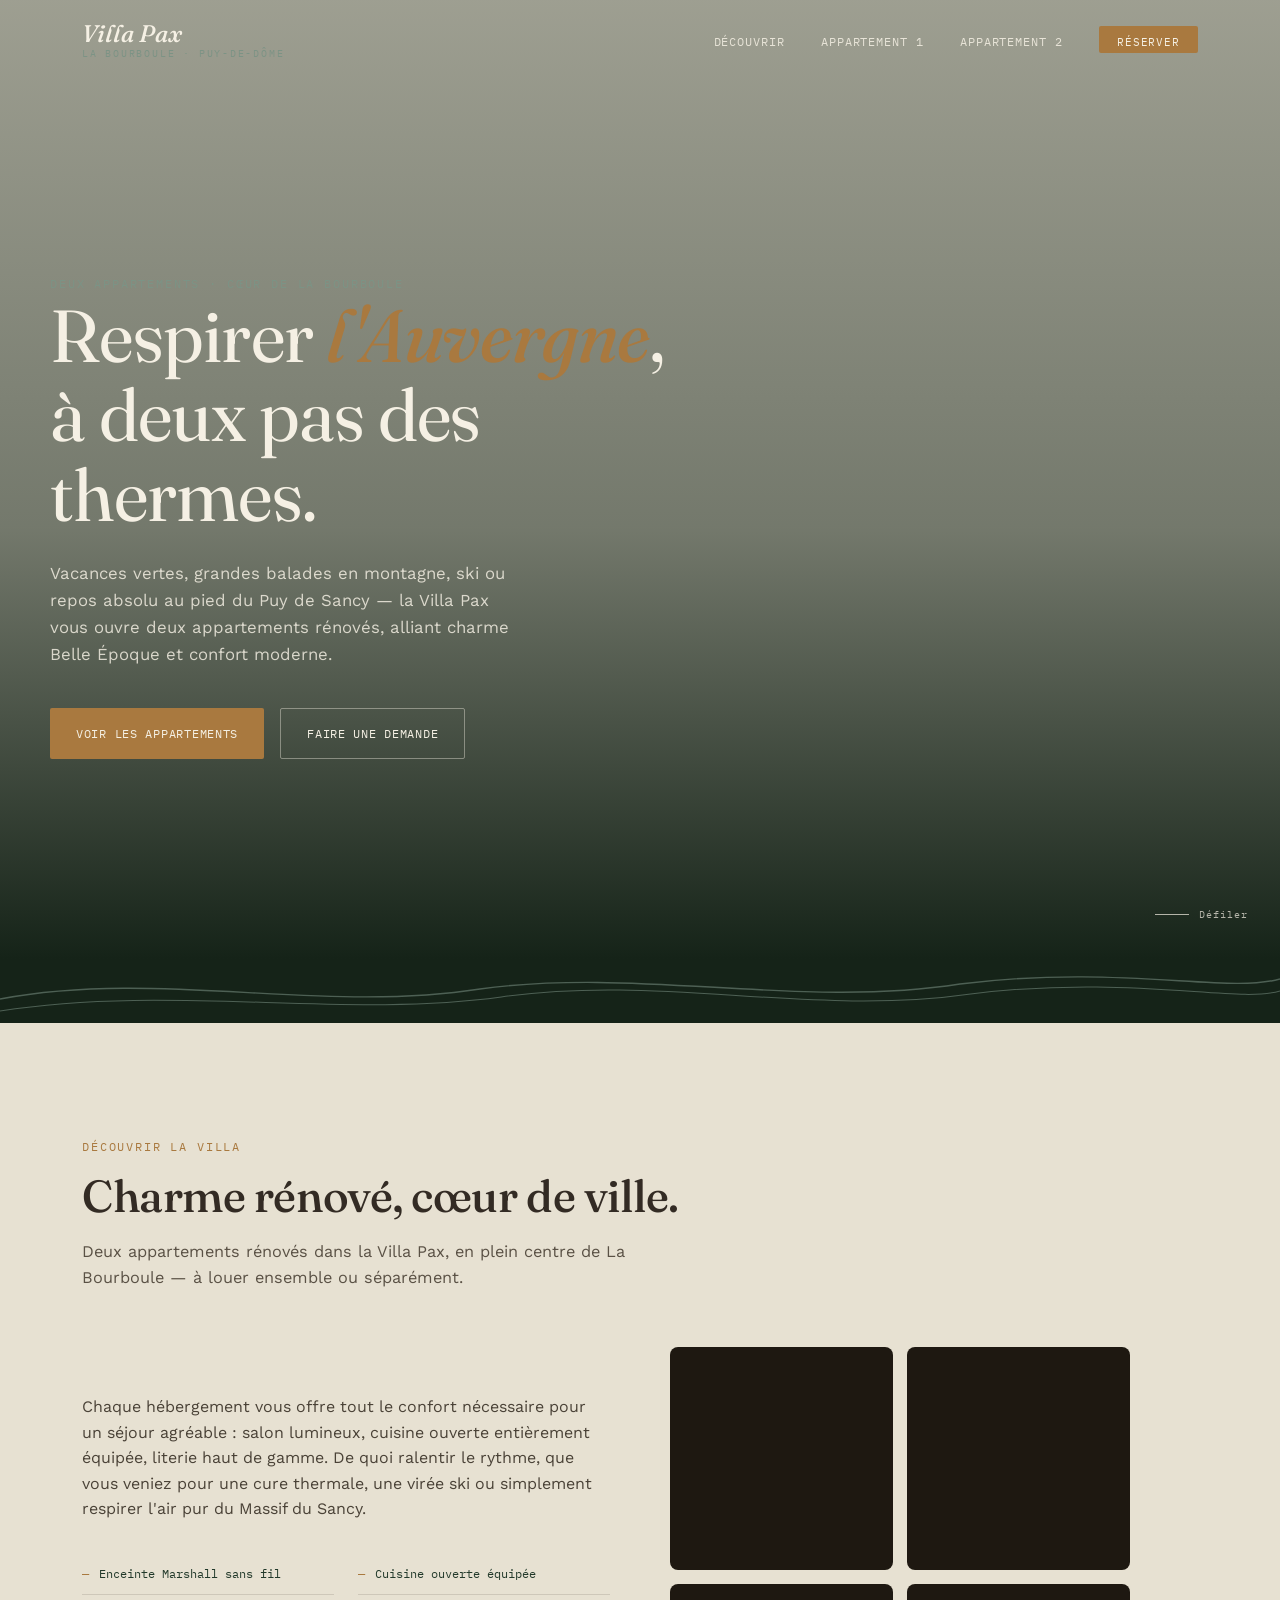
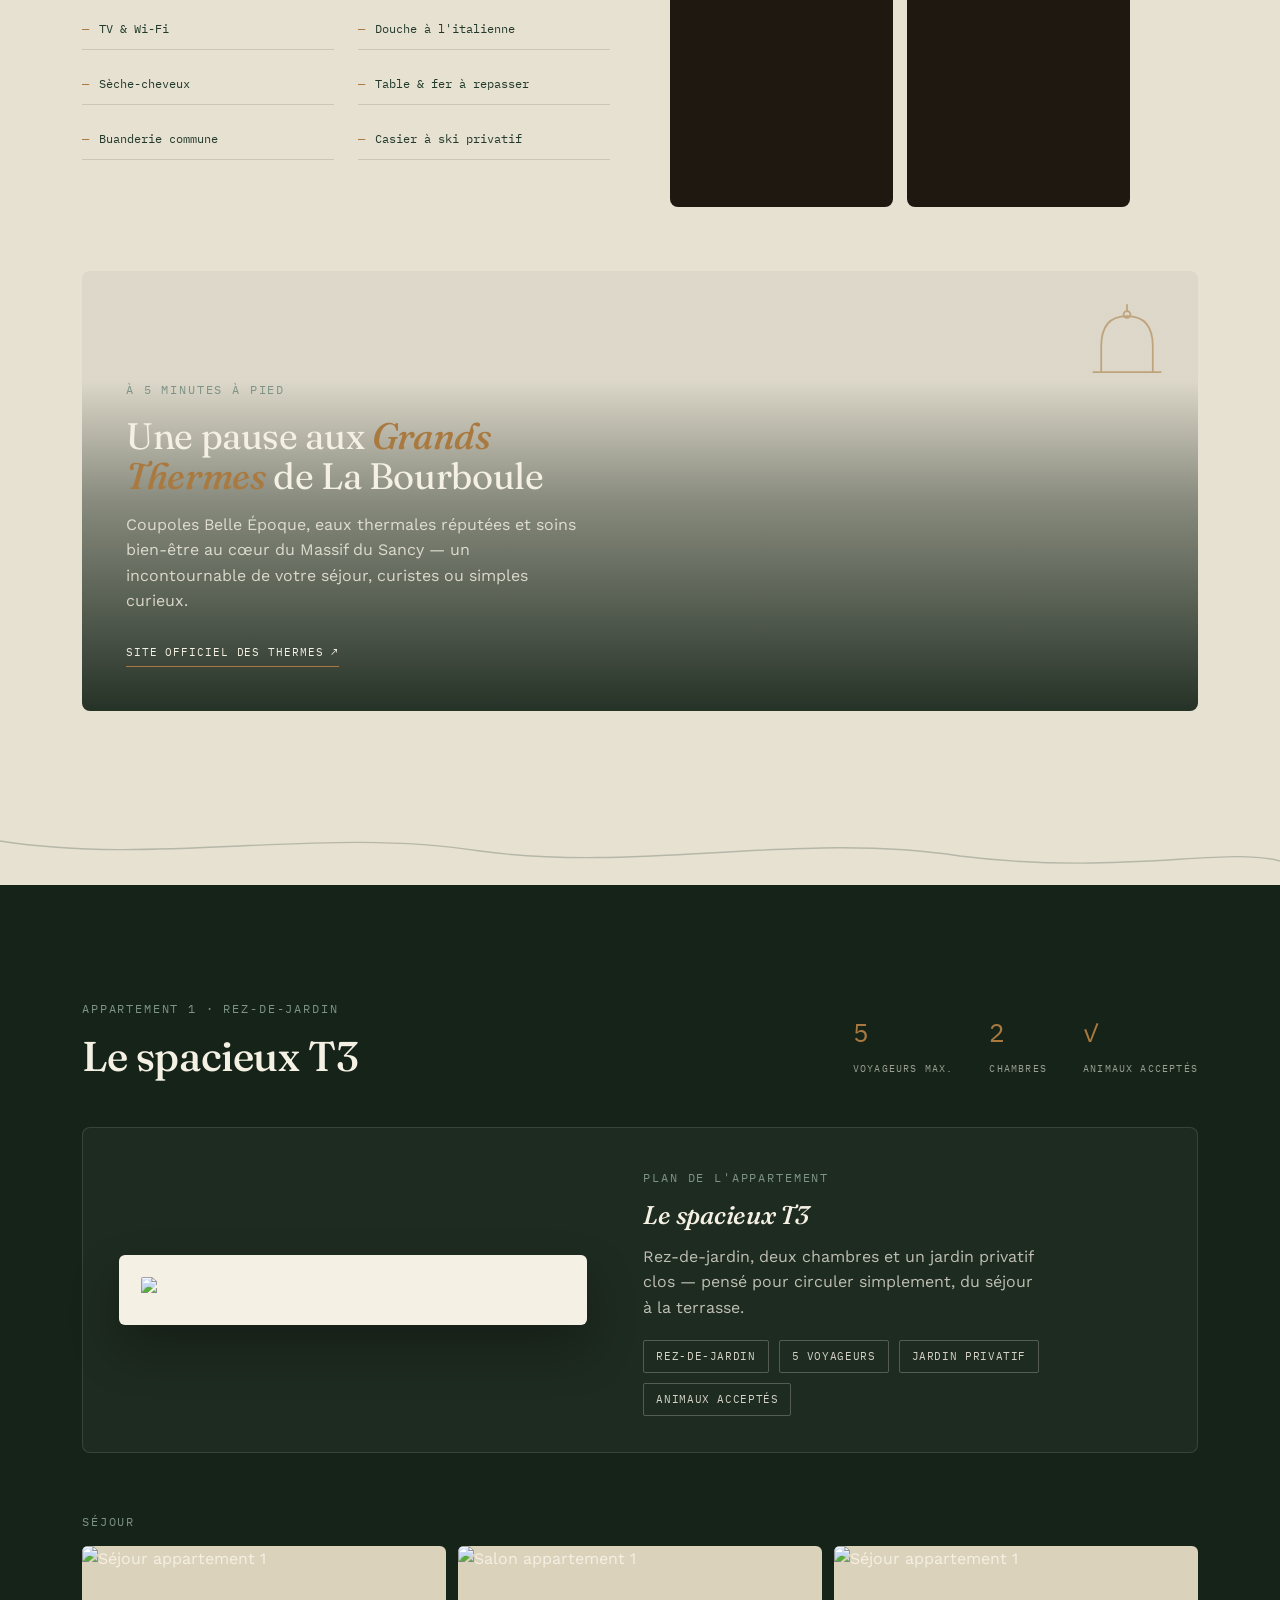
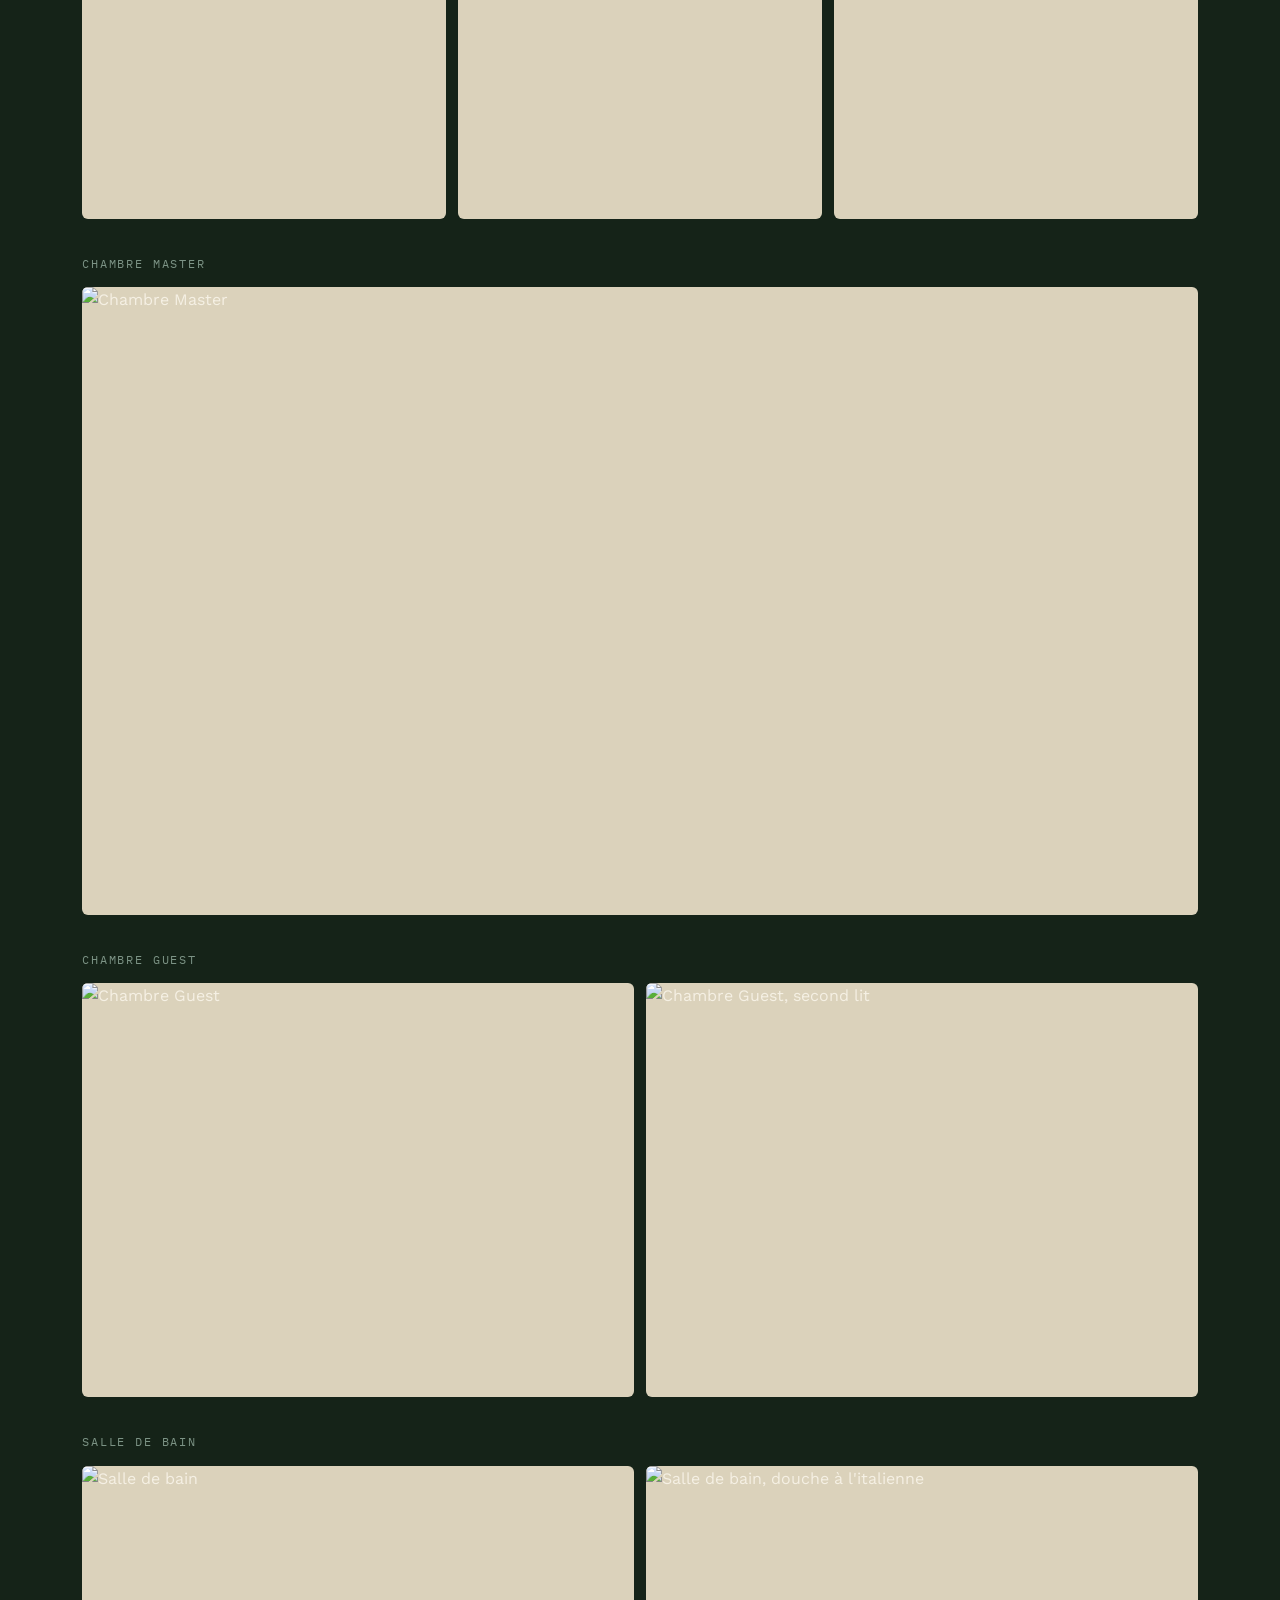
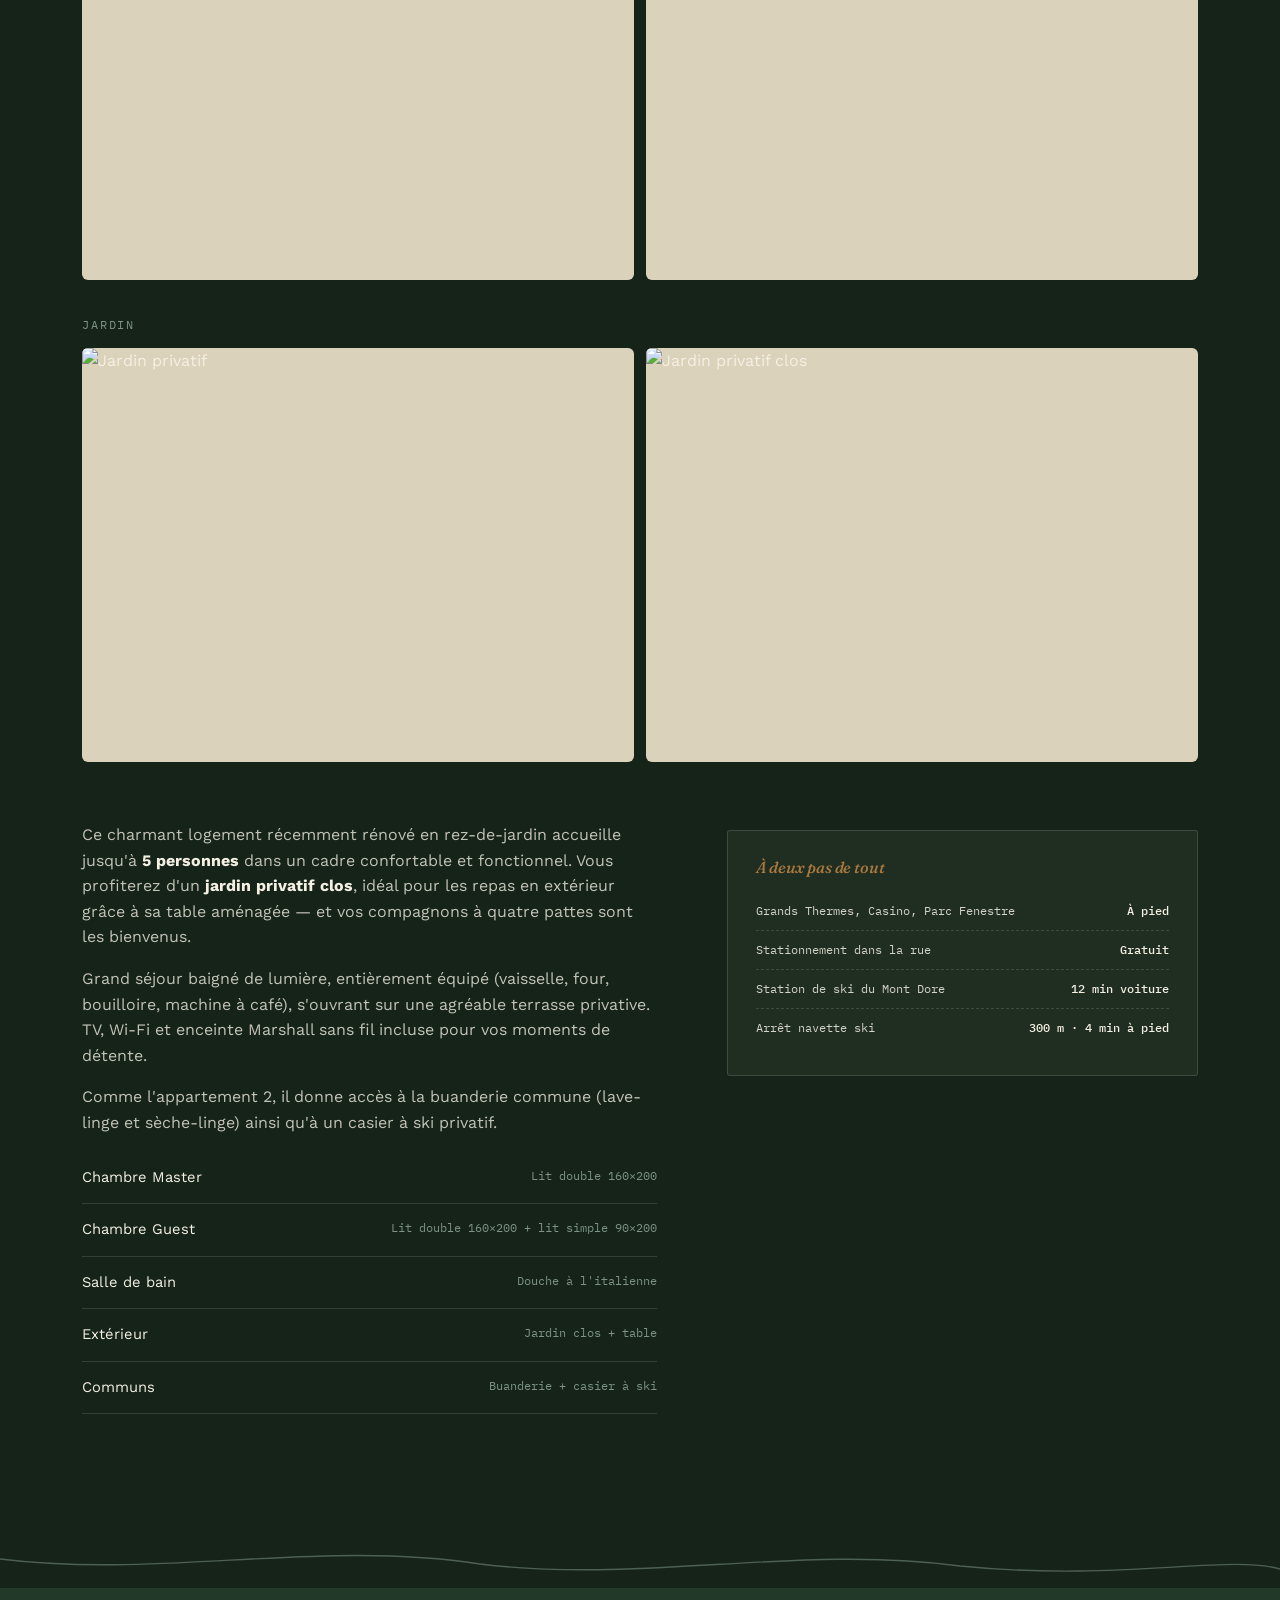
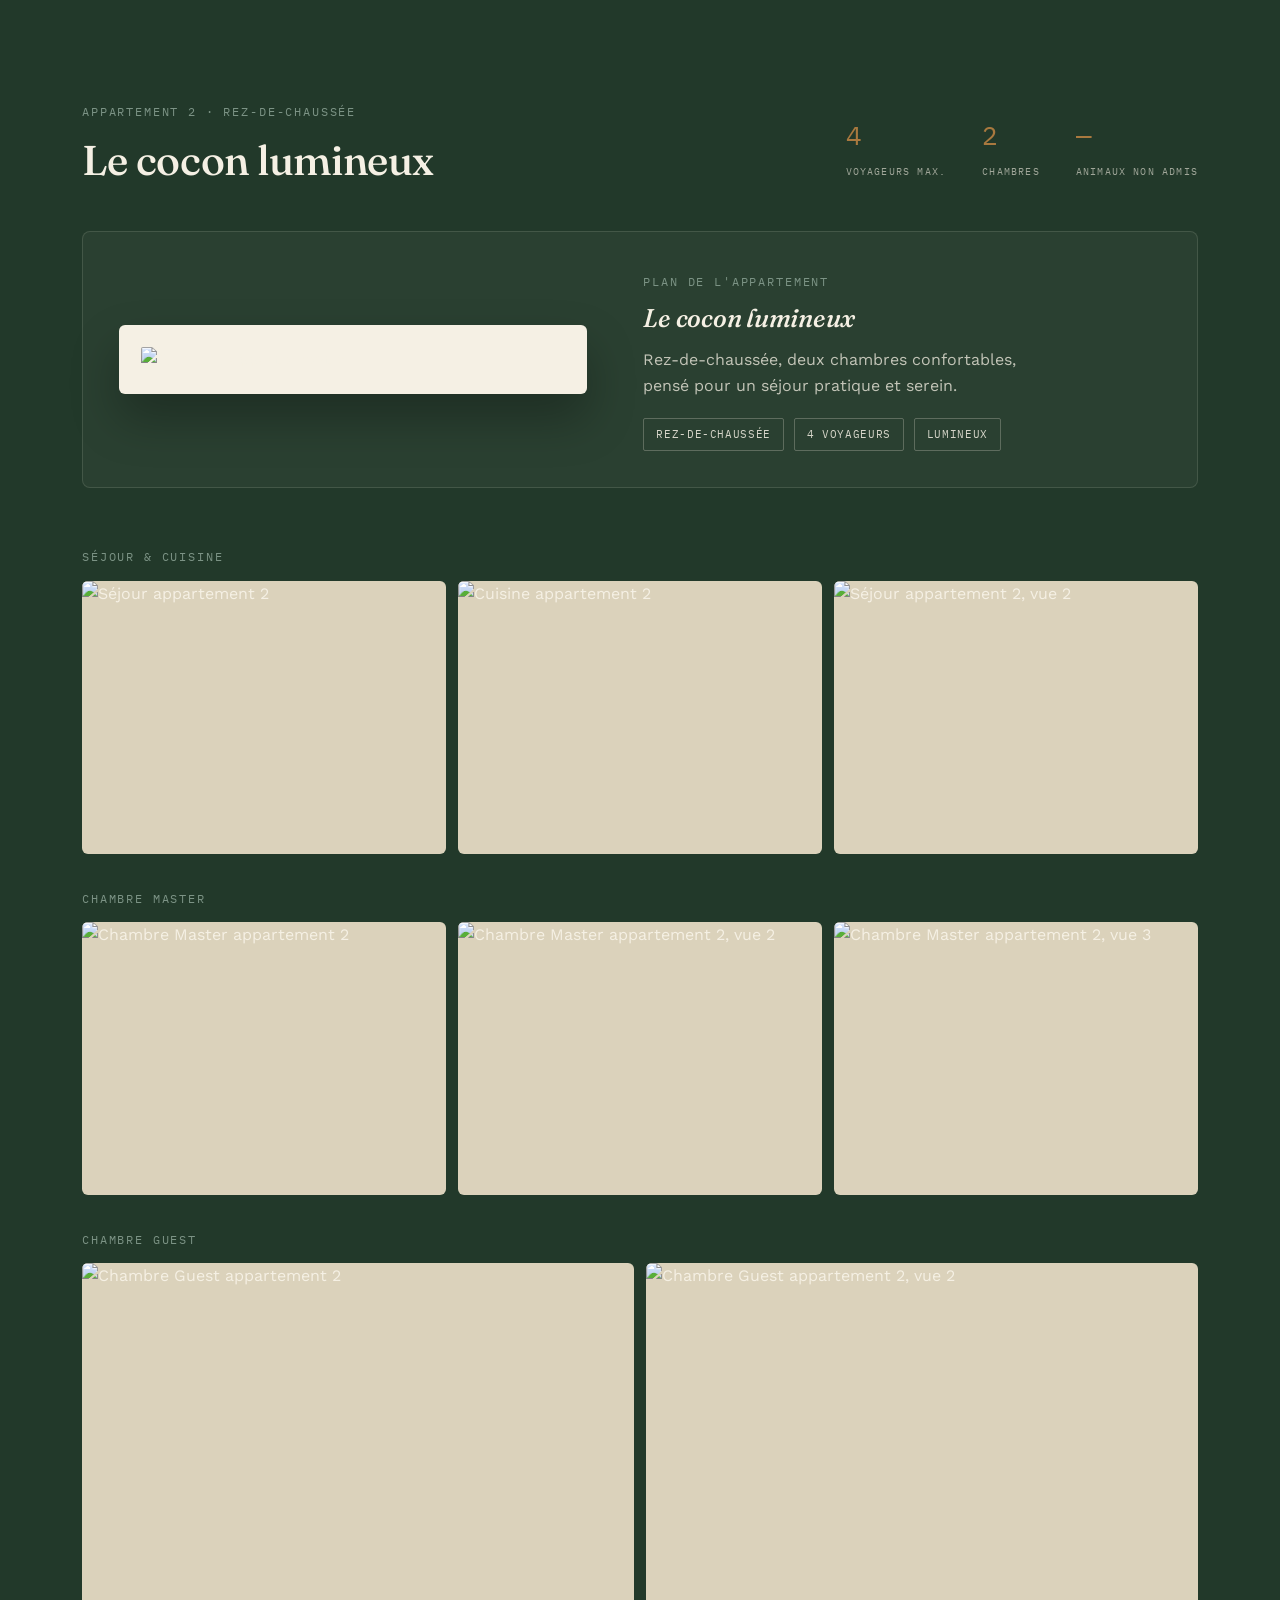
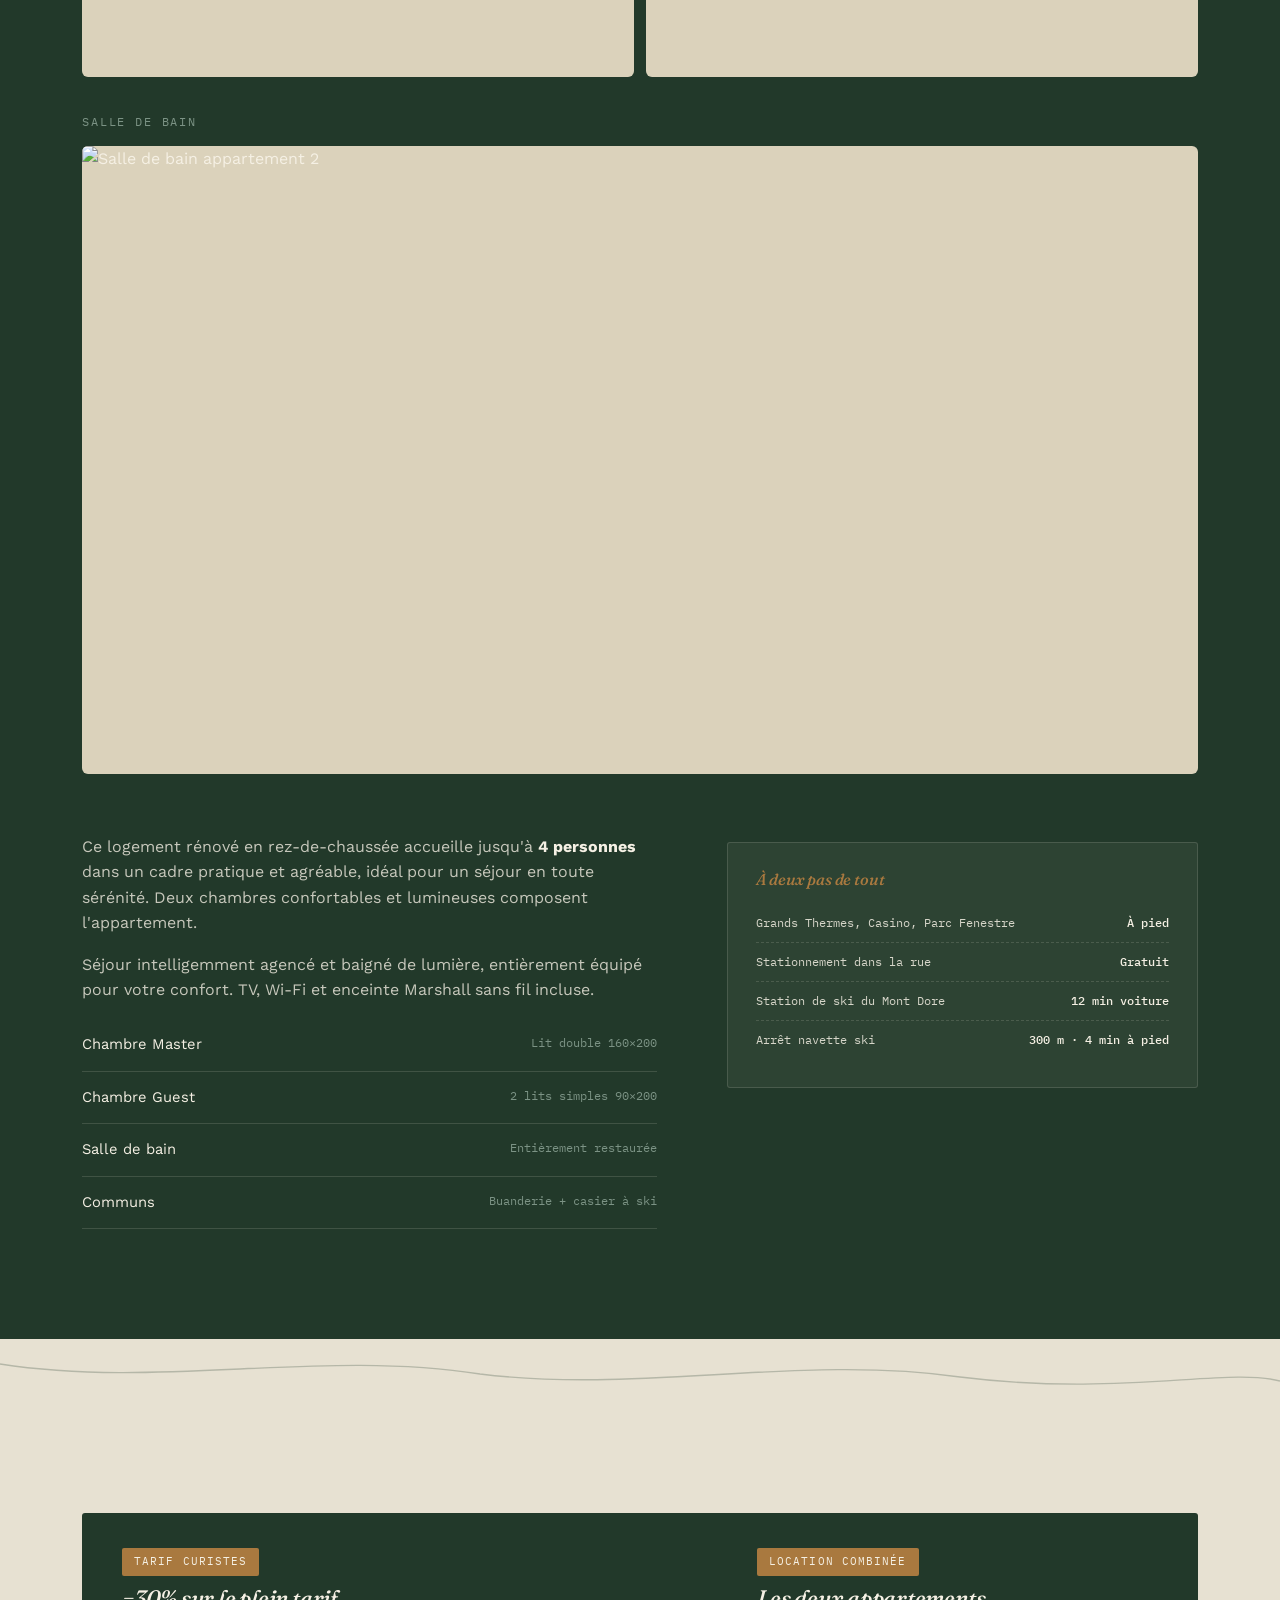
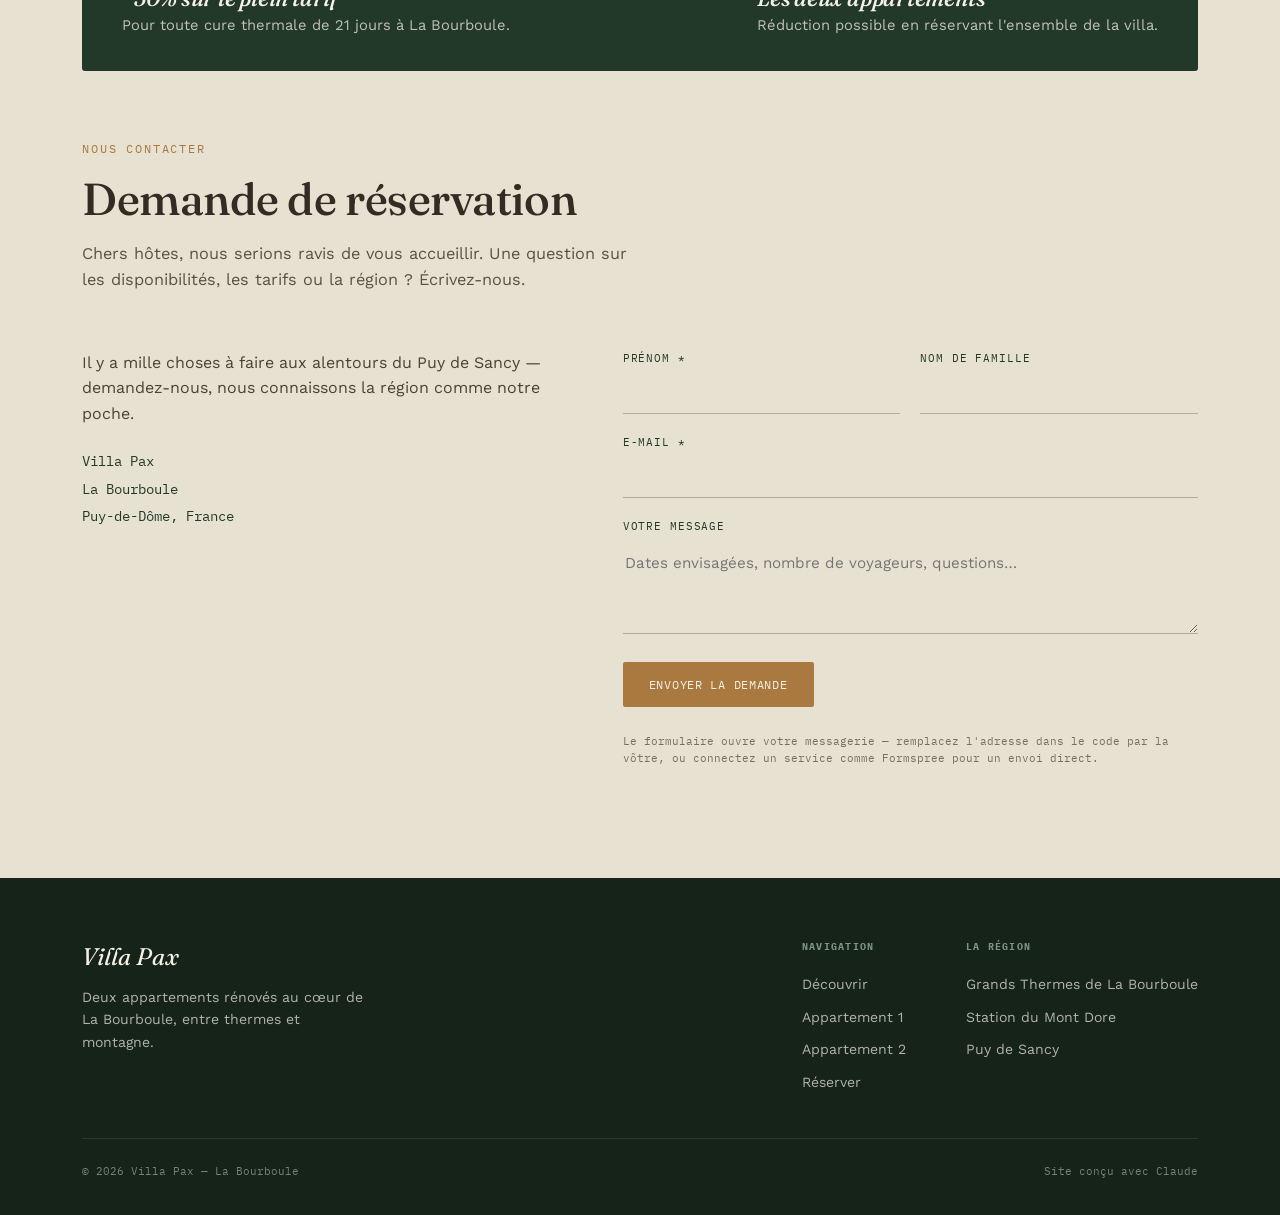
==== index.html @ 8e85ff1c "Rename villa-pax_5.html to index.html" ====
<!DOCTYPE html>
<html lang="fr">
<head>
<meta charset="UTF-8">
<meta name="viewport" content="width=device-width, initial-scale=1.0">
<title>Villa Pax — La Bourboule</title>
<meta name="description" content="Deux appartements rénovés au cœur de La Bourboule, à deux pas des Grands Thermes et du Mont Dore. Charme Belle Époque, confort moderne.">
<link rel="preconnect" href="https://fonts.googleapis.com">
<link rel="preconnect" href="https://fonts.gstatic.com" crossorigin>
<link href="https://fonts.googleapis.com/css2?family=Fraunces:ital,opsz,wght@0,9..144,300;0,9..144,400;0,9..144,500;0,9..144,600;1,9..144,400;1,9..144,500&family=Work+Sans:wght@300;400;500;600&family=IBM+Plex+Mono:wght@400;500&display=swap" rel="stylesheet">
<style>
  :root{
    --stone:#E7E1D2;
    --stone-dark:#DBD2BB;
    --forest:#22392A;
    --forest-deep:#152318;
    --slate:#332B24;
    --sage:#7C9385;
    --brass:#A9793F;
    --cream:#F5F0E4;
    --line:rgba(51,43,36,0.14);
    --font-display:'Fraunces', serif;
    --font-body:'Work Sans', sans-serif;
    --font-mono:'IBM Plex Mono', monospace;
  }

  *{box-sizing:border-box; margin:0; padding:0;}
  html{scroll-behavior:smooth;}
  body{
    font-family:var(--font-body);
    background:var(--stone);
    color:var(--slate);
    line-height:1.6;
    -webkit-font-smoothing:antialiased;
    overflow-x:hidden;
  }
  img{max-width:100%; display:block;}
  a{color:inherit; text-decoration:none;}
  ul{list-style:none;}

  h1,h2,h3{font-family:var(--font-display); font-weight:500; line-height:1.08; letter-spacing:-0.01em;}
  .eyebrow{
    font-family:var(--font-mono);
    font-size:0.72rem;
    letter-spacing:0.16em;
    text-transform:uppercase;
    color:var(--brass);
  }

  .wrap{max-width:1180px; margin:0 auto; padding:0 32px;}
  @media (max-width:640px){ .wrap{padding:0 20px;} }

  :focus-visible{outline:2px solid var(--brass); outline-offset:3px;}

  @media (prefers-reduced-motion: reduce){
    *{animation-duration:0.01ms !important; transition-duration:0.01ms !important; scroll-behavior:auto !important;}
  }

  /* ---------- HEADER ---------- */
  header{
    position:fixed; top:0; left:0; right:0; z-index:100;
    padding:22px 0;
    transition:background 0.4s ease, padding 0.4s ease, box-shadow 0.4s ease;
  }
  header.scrolled{
    background:rgba(231,225,210,0.92);
    backdrop-filter:blur(10px);
    padding:14px 0;
    box-shadow:0 1px 0 var(--line);
  }
  header .wrap{display:flex; align-items:center; justify-content:space-between;}
  .brand{display:flex; flex-direction:column; line-height:1;}
  .brand-name{
    font-family:var(--font-display); font-style:italic; font-weight:500;
    font-size:1.5rem; color:var(--cream);
    transition:color 0.4s ease;
  }
  .brand-place{
    font-family:var(--font-mono); font-size:0.62rem; letter-spacing:0.18em;
    color:var(--sage); margin-top:3px; text-transform:uppercase;
  }
  header.scrolled .brand-name{color:var(--forest);}

  nav.main-nav ul{display:flex; gap:36px;}
  nav.main-nav a{
    font-family:var(--font-mono); font-size:0.72rem; letter-spacing:0.08em;
    text-transform:uppercase; color:var(--cream); opacity:0.85;
    padding-bottom:4px; border-bottom:1px solid transparent;
    transition:color 0.4s ease, border-color 0.2s ease;
  }
  header.scrolled nav.main-nav a{color:var(--slate);}
  nav.main-nav a:hover{border-color:var(--brass); opacity:1;}

  .nav-cta{
    font-family:var(--font-mono) !important; font-size:0.7rem !important;
    background:var(--brass); color:var(--cream) !important;
    padding:9px 18px; border-radius:2px; opacity:1 !important;
    border-bottom:none !important;
  }
  .nav-cta:hover{background:#8f6431;}

  .menu-toggle{display:none;}

  @media (max-width:860px){
    nav.main-nav ul{
      position:fixed; inset:0 0 0 auto; width:78vw; max-width:320px;
      background:var(--forest-deep); flex-direction:column; gap:0;
      padding:100px 32px 32px; transform:translateX(100%);
      transition:transform 0.45s cubic-bezier(.7,0,.2,1);
    }
    nav.main-nav ul.open{transform:translateX(0);}
    nav.main-nav a{color:var(--cream); opacity:1; padding:16px 0; border-bottom:1px solid rgba(245,240,228,0.1); width:100%;}
    .nav-cta{margin-top:20px; display:inline-block; text-align:center;}
    .menu-toggle{
      display:block; z-index:110; background:none; border:none; cursor:pointer;
      width:28px; height:20px; position:relative;
    }
    .menu-toggle span{
      position:absolute; left:0; width:100%; height:2px; background:var(--cream);
      transition:all 0.3s ease;
    }
    header.scrolled .menu-toggle span{background:var(--slate);}
    .menu-toggle span:nth-child(1){top:0;}
    .menu-toggle span:nth-child(2){top:9px;}
    .menu-toggle span:nth-child(3){top:18px;}
    .menu-toggle.open span:nth-child(1){transform:translateY(9px) rotate(45deg); background:var(--cream) !important;}
    .menu-toggle.open span:nth-child(2){opacity:0;}
    .menu-toggle.open span:nth-child(3){transform:translateY(-9px) rotate(-45deg); background:var(--cream) !important;}
  }

  /* ---------- HERO ---------- */
  .hero{
    position:relative; min-height:100vh; display:flex; align-items:flex-end; overflow:hidden;
  }
  .hero-bg{position:absolute; inset:0; z-index:0;}
  .hero-bg-layer{
    position:absolute; inset:0; background-size:cover; background-position:center;
    opacity:0; transition:opacity 2s ease;
  }
  .hero-bg-layer.active{opacity:1;}
  .hero-overlay{
    position:absolute; inset:0; z-index:1;
    background:linear-gradient(180deg, rgba(21,35,24,0.35) 0%, rgba(21,35,24,0.55) 55%, var(--forest-deep) 100%);
  }
  .hero-inner{position:relative; z-index:2; padding:160px 0 90px; width:100%;}
  .hero-eyebrow{color:var(--sage); margin-bottom:22px;}
  .hero h1{
    font-size:clamp(2.4rem, 6vw, 4.6rem); color:var(--cream); max-width:14ch;
    font-weight:400;
  }
  .hero h1 em{font-style:italic; color:var(--brass); font-weight:500;}
  .hero p.lede{
    font-size:1.05rem; color:rgba(245,240,228,0.82); max-width:46ch; margin-top:26px;
  }
  .hero-cta{display:flex; gap:16px; margin-top:40px; flex-wrap:wrap;}
  .btn{
    display:inline-flex; align-items:center; gap:8px;
    font-family:var(--font-mono); font-size:0.75rem; letter-spacing:0.06em; text-transform:uppercase;
    padding:15px 26px; border-radius:2px; transition:all 0.25s ease;
  }
  .btn-primary{background:var(--brass); color:var(--cream);}
  .btn-primary:hover{background:#8f6431; transform:translateY(-1px);}
  .btn-ghost{border:1px solid rgba(245,240,228,0.4); color:var(--cream);}
  .btn-ghost:hover{border-color:var(--cream); background:rgba(245,240,228,0.08);}

  .hero-scroll{
    position:absolute; right:32px; bottom:36px; z-index:2;
    font-family:var(--font-mono); font-size:0.65rem; color:var(--cream); opacity:0.7;
    display:flex; align-items:center; gap:10px; letter-spacing:0.1em;
  }
  .hero-scroll .line{width:34px; height:1px; background:var(--cream); position:relative; overflow:hidden;}
  .hero-scroll .line::after{
    content:''; position:absolute; left:-100%; top:0; width:100%; height:100%; background:var(--brass);
    animation:slide 2.2s ease-in-out infinite;
  }
  @keyframes slide{ 50%{left:100%;} 100%{left:100%;} }

  /* ---------- CONTOUR DIVIDER (signature element) ---------- */
  .contour{ width:100%; height:64px; display:block; }
  .contour path{ fill:none; stroke:var(--sage); }
  .contour-forest{ background:var(--forest-deep); }
  .contour-forest path{ stroke:var(--sage); opacity:0.55; }
  .contour-stone path{ stroke:var(--forest); opacity:0.25; }
  .contour-stone{ background:var(--stone); }

  /* ---------- SECTION GENERIC ---------- */
  section{padding:110px 0;}
  @media (max-width:640px){ section{padding:70px 0;} }
  .section-head{max-width:640px; margin-bottom:56px;}
  .section-head h2{font-size:clamp(1.9rem, 3.6vw, 2.8rem); margin-top:14px;}
  .section-head p{margin-top:18px; font-size:1.02rem; color:#5a5145; max-width:56ch;}

  .reveal{opacity:0; transform:translateY(28px); transition:opacity 0.8s ease, transform 0.8s ease;}
  .reveal.is-visible{opacity:1; transform:translateY(0);}

  /* ---------- DECOUVRIR ---------- */
  #decouvrir{background:var(--stone);}
  .discover-grid{display:grid; grid-template-columns:1fr 1fr; gap:60px; align-items:center;}
  @media (max-width:860px){ .discover-grid{grid-template-columns:1fr; gap:40px;} }
  .discover-text p{margin-bottom:18px; color:#4a4237;}
  .amenities{display:grid; grid-template-columns:1fr 1fr; gap:14px 24px; margin-top:32px;}
  .amenities li{
    font-family:var(--font-mono); font-size:0.78rem; color:var(--forest);
    padding:10px 0; border-bottom:1px solid var(--line); display:flex; gap:10px; align-items:baseline;
  }
  .amenities li::before{content:'—'; color:var(--brass);}

  /* ---------- PHOTO SYSTEM (hover caption) ---------- */
  .photo{
    position:relative; overflow:hidden; border-radius:6px; aspect-ratio:4/3;
    background:var(--stone-dark);
  }
  .photo img{width:100%; height:100%; object-fit:cover; display:block; transition:filter 0.35s ease;}
  .photo{transition:transform 0.35s ease, box-shadow 0.35s ease;}
  .photo:hover, .photo:focus-within{transform:translateY(-5px); box-shadow:0 18px 34px rgba(21,35,24,0.28);}
  .photo:hover img, .photo:focus-within img{filter:brightness(1.05);}
  .photo-caption{
    position:absolute; inset:auto 0 0 0; padding:16px 18px 14px;
    background:linear-gradient(180deg, transparent, rgba(21,35,24,0.92));
    color:var(--cream); font-family:var(--font-mono); font-size:0.68rem;
    letter-spacing:0.1em; text-transform:uppercase;
    display:flex; align-items:center; gap:9px;
    transform:translateY(115%); transition:transform 0.35s ease;
  }
  .photo-caption::before{content:''; width:14px; height:1px; background:var(--brass); flex:none;}
  .photo:hover .photo-caption, .photo:focus-within .photo-caption{transform:translateY(0);}

  /* Discover bento */
  /* Discover mosaic — 2x2 tiles, each cross-fading between photos */
  .discover-mosaic{
    display:grid; grid-template-columns:1fr 1fr; grid-template-rows:1fr 1fr;
    gap:14px; aspect-ratio:1/1; max-width:460px;
  }
  .mosaic-tile{position:relative; border-radius:8px; overflow:hidden; background:#1E1811;}
  .mosaic-layer{
    position:absolute; inset:0; background-size:cover; background-position:center;
    opacity:0; transition:opacity 1.6s ease;
  }
  .mosaic-layer.active{opacity:1;}
  @media (max-width:640px){
    .discover-mosaic{max-width:340px; margin:0 auto;}
  }

  /* ---------- THERMES (modern banner) ---------- */
  .thermes-modern{
    margin-top:64px; position:relative; border-radius:8px; overflow:hidden;
    min-height:440px; display:flex; align-items:flex-end;
    background-size:cover; background-position:center;
  }
  .thermes-modern::before{
    content:''; position:absolute; inset:0;
    background:linear-gradient(0deg, rgba(21,35,24,0.92) 0%, rgba(21,35,24,0.45) 48%, rgba(21,35,24,0.05) 75%);
  }
  .thermes-dome{position:absolute; top:28px; right:28px; width:86px; height:86px; opacity:0.55; z-index:1;}
  .thermes-content{position:relative; z-index:1; padding:44px; max-width:560px;}
  .thermes-content .eyebrow{color:var(--sage);}
  .thermes-content h3{
    font-size:clamp(1.7rem,3vw,2.3rem); color:var(--cream); font-weight:400; margin:14px 0 16px;
  }
  .thermes-content h3 em{color:var(--brass); font-style:italic; font-weight:500;}
  .thermes-content p{color:rgba(245,240,228,0.82); max-width:46ch; margin-bottom:24px;}
  .thermes-link{
    display:inline-flex; align-items:center; gap:8px;
    font-family:var(--font-mono); font-size:0.7rem; letter-spacing:0.08em; text-transform:uppercase;
    color:var(--cream); border-bottom:1px solid var(--brass); padding-bottom:4px; transition:opacity 0.2s ease;
  }
  .thermes-link:hover{opacity:0.75;}
  @media (max-width:640px){
    .thermes-modern{min-height:360px;}
    .thermes-content{padding:28px;}
    .thermes-dome{width:56px; height:56px; top:18px; right:18px;}
  }

  /* ---------- FLOOR PLAN ---------- */
  .plan-block{
    display:grid; grid-template-columns:0.95fr 1.05fr; gap:56px; align-items:center;
    margin-bottom:60px; padding:36px; border-radius:8px;
    background:rgba(245,240,228,0.04); border:1px solid rgba(245,240,228,0.12);
  }
  .plan-visual{
    background:var(--cream); border-radius:6px; padding:22px;
    box-shadow:0 24px 48px rgba(0,0,0,0.28);
  }
  .plan-visual img{width:100%; border-radius:2px;}
  .plan-info .eyebrow{color:var(--sage);}
  .plan-info h3{font-size:1.6rem; font-style:italic; font-weight:500; color:var(--cream); margin:12px 0 14px;}
  .plan-info p{color:rgba(245,240,228,0.75); max-width:40ch;}
  .plan-tags{display:flex; flex-wrap:wrap; gap:10px; margin-top:20px;}
  .plan-tags span{
    font-family:var(--font-mono); font-size:0.66rem; letter-spacing:0.06em; text-transform:uppercase;
    border:1px solid rgba(245,240,228,0.25); color:rgba(245,240,228,0.85);
    padding:7px 12px; border-radius:2px;
  }
  @media (max-width:860px){
    .plan-block{grid-template-columns:1fr; padding:26px;}
  }

  /* ---------- ROOM PHOTO GROUPS ---------- */
  .room-block{margin-bottom:36px;}
  .room-block:last-child{margin-bottom:0;}
  .room-label{display:block; margin-bottom:14px;}
  .room-photos{display:grid; gap:12px;}
  .room-photos.cols-1{grid-template-columns:1fr;}
  .room-photos.cols-1 .photo{aspect-ratio:16/9;}
  .room-photos.cols-1 .photo.portrait{aspect-ratio:3/4; max-width:420px; margin:0 auto;}
  .room-photos.cols-2{grid-template-columns:1fr 1fr;}
  .room-photos.cols-3{grid-template-columns:repeat(3,1fr);}
  @media (max-width:640px){
    .room-photos.cols-2, .room-photos.cols-3{grid-template-columns:1fr 1fr;}
  }

  /* ---------- APARTMENTS ---------- */
  .apt-section{background:var(--forest-deep); color:var(--cream);}
  .apt-section .section-head p{color:rgba(245,240,228,0.72);}
  .apt-section .eyebrow{color:var(--sage);}

  .apt-top{display:flex; flex-wrap:wrap; justify-content:space-between; align-items:flex-end; gap:24px; margin-bottom:48px;}
  .apt-stats{display:flex; gap:36px; flex-wrap:wrap;}
  .stat{font-family:var(--font-mono);}
  .stat .num{font-size:1.6rem; color:var(--brass); display:block;}
  .stat .label{font-size:0.62rem; letter-spacing:0.12em; text-transform:uppercase; color:rgba(245,240,228,0.6);}

  .apt-body{display:grid; grid-template-columns:1.1fr 0.9fr; gap:70px; margin-top:60px;}
  @media (max-width:860px){ .apt-body{grid-template-columns:1fr; gap:40px;} }
  .apt-body p{color:rgba(245,240,228,0.78); margin-bottom:16px;}
  .apt-body p strong{color:var(--cream);}

  .room-list{margin-top:8px;}
  .room-list li{
    display:flex; justify-content:space-between; gap:20px;
    padding:14px 0; border-bottom:1px solid rgba(245,240,228,0.14);
    font-size:0.92rem;
  }
  .room-list li span:last-child{
    font-family:var(--font-mono); font-size:0.78rem; color:var(--sage); white-space:nowrap;
  }

  .locate-box{
    background:rgba(245,240,228,0.05); border:1px solid rgba(245,240,228,0.14);
    padding:28px; border-radius:3px; margin-top:8px;
  }
  .locate-box h3{font-size:1rem; font-style:italic; margin-bottom:16px; color:var(--brass); font-weight:500;}
  .locate-box ul li{
    font-family:var(--font-mono); font-size:0.78rem; padding:9px 0;
    border-bottom:1px dashed rgba(245,240,228,0.14);
    display:flex; justify-content:space-between; gap:12px; color:rgba(245,240,228,0.85);
  }
  .locate-box ul li:last-child{border-bottom:none;}
  .locate-box ul li b{color:var(--cream); font-weight:500;}

  /* ---------- TARIFS / RESERVATION ---------- */
  #reserver{background:var(--stone);}
  .price-banner{
    display:flex; flex-wrap:wrap; gap:24px; justify-content:space-between; align-items:center;
    background:var(--forest); color:var(--cream); padding:34px 40px; border-radius:3px; margin-bottom:64px;
  }
  .price-banner .tag{
    font-family:var(--font-mono); font-size:0.68rem; letter-spacing:0.1em; text-transform:uppercase;
    background:var(--brass); padding:5px 12px; border-radius:2px; display:inline-block; margin-bottom:10px;
  }
  .price-banner h3{font-size:1.4rem; font-style:italic; font-weight:500;}
  .price-banner p{color:rgba(245,240,228,0.75); font-size:0.92rem; margin-top:4px;}

  .contact-grid{display:grid; grid-template-columns:0.9fr 1.1fr; gap:70px;}
  @media (max-width:860px){ .contact-grid{grid-template-columns:1fr; gap:44px;} }
  .contact-info p{color:#4a4237; margin-bottom:22px;}
  .contact-info .addr{font-family:var(--font-mono); font-size:0.85rem; color:var(--forest); line-height:2;}

  form{display:flex; flex-direction:column; gap:20px;}
  .form-row{display:grid; grid-template-columns:1fr 1fr; gap:20px;}
  @media (max-width:520px){ .form-row{grid-template-columns:1fr;} }
  label{font-family:var(--font-mono); font-size:0.68rem; letter-spacing:0.08em; text-transform:uppercase; color:var(--forest); margin-bottom:8px; display:block;}
  input, textarea{
    width:100%; background:transparent; border:none; border-bottom:1px solid rgba(51,43,36,0.3);
    padding:10px 2px; font-family:var(--font-body); font-size:0.95rem; color:var(--slate);
    transition:border-color 0.25s ease;
  }
  input:focus, textarea:focus{border-color:var(--brass);}
  textarea{resize:vertical; min-height:90px;}
  .field{display:flex; flex-direction:column;}
  form button{align-self:flex-start; margin-top:8px; border:none; cursor:pointer;}
  .form-note{font-family:var(--font-mono); font-size:0.68rem; color:#7a6f5f; margin-top:6px;}

  /* ---------- FOOTER ---------- */
  footer{background:var(--forest-deep); color:rgba(245,240,228,0.7); padding:60px 0 34px;}
  .footer-top{display:flex; flex-wrap:wrap; justify-content:space-between; gap:40px; margin-bottom:40px;}
  .footer-brand{font-family:var(--font-display); font-style:italic; font-size:1.5rem; color:var(--cream); margin-bottom:10px;}
  .footer-cols{display:flex; gap:60px; flex-wrap:wrap;}
  .footer-cols h4{font-family:var(--font-mono); font-size:0.65rem; letter-spacing:0.12em; text-transform:uppercase; color:var(--sage); margin-bottom:14px;}
  .footer-cols li{font-size:0.88rem; padding:5px 0;}
  .footer-cols a:hover{color:var(--brass);}
  .footer-bottom{
    border-top:1px solid rgba(245,240,228,0.1); padding-top:24px;
    font-family:var(--font-mono); font-size:0.68rem; display:flex; justify-content:space-between; flex-wrap:wrap; gap:10px;
    color:rgba(245,240,228,0.45);
  }
</style>
</head>
<body>

<header id="siteHeader">
  <div class="wrap">
    <div class="brand">
      <span class="brand-name">Villa Pax</span>
      <span class="brand-place">La Bourboule · Puy-de-Dôme</span>
    </div>
    <nav class="main-nav">
      <ul id="navList">
        <li><a href="#decouvrir">Découvrir</a></li>
        <li><a href="#appartement-1">Appartement 1</a></li>
        <li><a href="#appartement-2">Appartement 2</a></li>
        <li><a href="#reserver" class="nav-cta">Réserver</a></li>
      </ul>
    </nav>
    <button class="menu-toggle" id="menuToggle" aria-label="Ouvrir le menu" aria-expanded="false">
      <span></span><span></span><span></span>
    </button>
  </div>
</header>

<section class="hero" id="accueil">
  <div class="hero-bg" id="heroBg">
    <div class="hero-bg-layer active" style="background-image:url('https://static.wixstatic.com/media/16107b_0d527b67a4114037b65c5ece798d4757~mv2.jpg/v1/fit/w_1920,h_808,q_90,enc_avif,quality_auto/16107b_0d527b67a4114037b65c5ece798d4757~mv2.jpg')"></div>
    <div class="hero-bg-layer" style="background-image:url('https://static.wixstatic.com/media/16107b_dd0730d302af49d98e126f30f4790446~mv2.png/v1/fit/w_1672,h_704,q_90,enc_avif,quality_auto/16107b_dd0730d302af49d98e126f30f4790446~mv2.png')"></div>
    <div class="hero-bg-layer" style="background-image:url('https://static.wixstatic.com/media/16107b_870bf6d4c8f041018aea53ee70f27177~mv2.jpeg/v1/fit/w_1500,h_632,q_90,enc_avif,quality_auto/16107b_870bf6d4c8f041018aea53ee70f27177~mv2.jpeg')"></div>
    <div class="hero-bg-layer" style="background-image:url('https://static.wixstatic.com/media/16107b_2b231ee35503493e9890df193cb84299~mv2.avif/v1/fit/w_1200,h_610,q_90,enc_avif,quality_auto/16107b_2b231ee35503493e9890df193cb84299~mv2.avif')"></div>
  </div>
  <div class="hero-overlay"></div>
  <div class="wrap hero-inner reveal is-visible">
    <span class="eyebrow hero-eyebrow">Deux appartements · Cœur de La Bourboule</span>
    <h1>Respirer <em>l'Auvergne</em>,<br> à deux pas des thermes.</h1>
    <p class="lede">Vacances vertes, grandes balades en montagne, ski ou repos absolu au pied du Puy de Sancy — la Villa Pax vous ouvre deux appartements rénovés, alliant charme Belle Époque et confort moderne.</p>
    <div class="hero-cta">
      <a href="#appartement-1" class="btn btn-primary">Voir les appartements</a>
      <a href="#reserver" class="btn btn-ghost">Faire une demande</a>
    </div>
  </div>
  <div class="hero-scroll"><span class="line"></span> Défiler</div>
</section>

<svg class="contour contour-forest" viewBox="0 0 1200 64" preserveAspectRatio="none" aria-hidden="true">
  <path d="M0,40 C150,10 300,55 450,30 C600,8 750,50 900,25 C1050,5 1150,35 1200,20" stroke-width="1.4"/>
  <path d="M0,52 C160,25 320,60 470,38 C620,15 760,58 910,35 C1060,15 1160,45 1200,32" stroke-width="1"/>
</svg>

<section id="decouvrir">
  <div class="wrap">
    <div class="section-head reveal">
      <span class="eyebrow">Découvrir la villa</span>
      <h2>Charme rénové, cœur de ville.</h2>
      <p>Deux appartements rénovés dans la Villa Pax, en plein centre de La Bourboule — à louer ensemble ou séparément.</p>
    </div>
    <div class="discover-grid">
      <div class="discover-text reveal">
        <p>Chaque hébergement vous offre tout le confort nécessaire pour un séjour agréable : salon lumineux, cuisine ouverte entièrement équipée, literie haut de gamme. De quoi ralentir le rythme, que vous veniez pour une cure thermale, une virée ski ou simplement respirer l'air pur du Massif du Sancy.</p>
        <ul class="amenities">
          <li>Enceinte Marshall sans fil</li>
          <li>Cuisine ouverte équipée</li>
          <li>TV &amp; Wi-Fi</li>
          <li>Douche à l'italienne</li>
          <li>Sèche-cheveux</li>
          <li>Table &amp; fer à repasser</li>
          <li>Buanderie commune</li>
          <li>Casier à ski privatif</li>
        </ul>
      </div>
      <div class="reveal">
        <div class="discover-mosaic" id="discoverMosaic">
          <div class="mosaic-tile">
            <div class="mosaic-layer active" style="background-image:url('https://static.wixstatic.com/media/16107b_8cf4804207ef4443b11ef6e0adcd93f6~mv2.jpg/v1/fill/w_500,h_500,al_c,q_85,usm_0.66_1.00_0.01,enc_avif,quality_auto/WhatsApp%20Image%202026-04-08%20at%2009_31_edite.jpg')"></div>
            <div class="mosaic-layer" style="background-image:url('https://static.wixstatic.com/media/16107b_c2d311fe8de0434e8c762a9313d79e68~mv2.jpeg/v1/fill/w_500,h_500,al_c,q_85,usm_0.66_1.00_0.01,enc_avif,quality_auto/16107b_c2d311fe8de0434e8c762a9313d79e68~mv2.jpeg')"></div>
          </div>
          <div class="mosaic-tile">
            <div class="mosaic-layer active" style="background-image:url('https://static.wixstatic.com/media/16107b_f7953aa89ee44693bcf8096865d1316e~mv2.png/v1/fill/w_500,h_500,q_85,enc_avif,quality_auto/16107b_f7953aa89ee44693bcf8096865d1316e~mv2.png')"></div>
            <div class="mosaic-layer" style="background-image:url('https://static.wixstatic.com/media/16107b_4df5790310284c9b9bd72863189125da~mv2.jpg/v1/fill/w_500,h_500,q_85,enc_avif,quality_auto/16107b_4df5790310284c9b9bd72863189125da~mv2.jpg')"></div>
          </div>
          <div class="mosaic-tile">
            <div class="mosaic-layer active" style="background-image:url('https://static.wixstatic.com/media/16107b_f427ad1c5c934861ba0331f2ca300716~mv2.jpeg/v1/fill/w_500,h_500,q_85,enc_avif,quality_auto/16107b_f427ad1c5c934861ba0331f2ca300716~mv2.jpeg')"></div>
            <div class="mosaic-layer" style="background-image:url('https://static.wixstatic.com/media/16107b_0ca7f718470f48cdb0b0f6cff1d28b87~mv2.jpeg/v1/fill/w_500,h_500,al_c,q_85,usm_0.66_1.00_0.01,enc_avif,quality_auto/WhatsApp%20Image%202026-04-08%20at%2009_32_002.jpeg')"></div>
          </div>
          <div class="mosaic-tile">
            <div class="mosaic-layer active" style="background-image:url('https://static.wixstatic.com/media/16107b_0ca7f718470f48cdb0b0f6cff1d28b87~mv2.jpeg/v1/fill/w_500,h_500,al_c,q_85,usm_0.66_1.00_0.01,enc_avif,quality_auto/WhatsApp%20Image%202026-04-08%20at%2009_32_002.jpeg')"></div>
            <div class="mosaic-layer" style="background-image:url('https://static.wixstatic.com/media/16107b_8cf4804207ef4443b11ef6e0adcd93f6~mv2.jpg/v1/fill/w_500,h_500,al_c,q_85,usm_0.66_1.00_0.01,enc_avif,quality_auto/WhatsApp%20Image%202026-04-08%20at%2009_31_edite.jpg')"></div>
          </div>
        </div>
      </div>
    </div>

    <div class="thermes-modern reveal" style="background-image:url('https://commons.wikimedia.org/wiki/Special:FilePath/Grands%20Thermes%20de%20la%20Bourboule%201.jpg')">
      <svg class="thermes-dome" viewBox="0 0 100 100" aria-hidden="true">
        <path d="M20,85 L20,55 Q20,20 50,20 Q80,20 80,55 L80,85" fill="none" stroke="var(--brass)" stroke-width="2"/>
        <circle cx="50" cy="18" r="4" fill="none" stroke="var(--brass)" stroke-width="2"/>
        <line x1="50" y1="14" x2="50" y2="6" stroke="var(--brass)" stroke-width="2"/>
        <line x1="10" y1="85" x2="90" y2="85" stroke="var(--brass)" stroke-width="2"/>
      </svg>
      <div class="thermes-content">
        <span class="eyebrow">À 5 minutes à pied</span>
        <h3>Une pause aux <em>Grands Thermes</em> de La Bourboule</h3>
        <p>Coupoles Belle Époque, eaux thermales réputées et soins bien-être au cœur du Massif du Sancy — un incontournable de votre séjour, curistes ou simples curieux.</p>
        <a href="https://www.grandsthermes-bourboule.com/" target="_blank" rel="noopener" class="thermes-link">Site officiel des Thermes ↗</a>
      </div>
    </div>
  </div>
</section>

<svg class="contour contour-stone" viewBox="0 0 1200 64" preserveAspectRatio="none" aria-hidden="true">
  <path d="M0,20 C150,45 300,5 450,30 C600,52 750,10 900,35 C1050,55 1150,25 1200,40" stroke-width="1.4"/>
</svg>

<!-- APPARTEMENT 1 -->
<section class="apt-section" id="appartement-1">
  <div class="wrap">
    <div class="apt-top">
      <div class="reveal">
        <span class="eyebrow">Appartement 1 · Rez-de-jardin</span>
        <h2 style="margin-top:14px; font-size:clamp(1.9rem,3.4vw,2.6rem);">Le spacieux T3</h2>
      </div>
      <div class="apt-stats reveal">
        <div class="stat"><span class="num">5</span><span class="label">Voyageurs max.</span></div>
        <div class="stat"><span class="num">2</span><span class="label">Chambres</span></div>
        <div class="stat"><span class="num">✓</span><span class="label">Animaux acceptés</span></div>
      </div>
    </div>

    <div class="plan-block reveal">
      <div class="plan-visual">
        <img src="https://static.wixstatic.com/media/16107b_28df49c396c34e95aeeecb7f2eb92d26~mv2.png/v1/crop/x_29,y_43,w_983,h_940/fill/w_800,h_760,al_c,q_85,usm_0.66_1.00_0.01,enc_avif,quality_auto/Plan%20d'appartement%20moderne%20avec%20terrasse.png" alt="Plan de l'appartement 1">
      </div>
      <div class="plan-info">
        <span class="eyebrow">Plan de l'appartement</span>
        <h3>Le spacieux T3</h3>
        <p>Rez-de-jardin, deux chambres et un jardin privatif clos — pensé pour circuler simplement, du séjour à la terrasse.</p>
        <div class="plan-tags">
          <span>Rez-de-jardin</span>
          <span>5 voyageurs</span>
          <span>Jardin privatif</span>
          <span>Animaux acceptés</span>
        </div>
      </div>
    </div>

    <div class="room-block reveal">
      <span class="eyebrow room-label">Séjour</span>
      <div class="room-photos cols-3">
        <figure class="photo"><img src="https://static.wixstatic.com/media/16107b_59bd74ece9a24c69b5a73212b632ad7f~mv2.jpeg/v1/fill/w_587,h_433,al_c,q_80,usm_0.66_1.00_0.01,enc_avif,quality_auto/WhatsApp%20Image%202026-04-08%20at%2009_31_59.jpeg" alt="Séjour appartement 1"><figcaption class="photo-caption">Séjour</figcaption></figure>
        <figure class="photo"><img src="https://static.wixstatic.com/media/16107b_91931b62ff0e4dfa8e06acf92d0b1607~mv2.jpeg/v1/fill/w_600,h_399,al_c,q_80,usm_0.66_1.00_0.01,enc_avif,quality_auto/16107b_91931b62ff0e4dfa8e06acf92d0b1607~mv2.jpeg" alt="Salon appartement 1"><figcaption class="photo-caption">Séjour — vue 2</figcaption></figure>
        <figure class="photo"><img src="https://static.wixstatic.com/media/16107b_2269513508214298a5d717fd7e2008b4~mv2.jpeg/v1/fill/w_600,h_400,al_c,q_80,usm_0.66_1.00_0.01,enc_avif,quality_auto/16107b_2269513508214298a5d717fd7e2008b4~mv2.jpeg" alt="Séjour appartement 1"><figcaption class="photo-caption">Séjour — vue 3</figcaption></figure>
      </div>
    </div>

    <div class="room-block reveal">
      <span class="eyebrow room-label">Chambre Master</span>
      <div class="room-photos cols-1">
        <figure class="photo"><img src="https://static.wixstatic.com/media/16107b_0812b71a084d44689a38c17e890fec77~mv2.jpeg/v1/fill/w_600,h_395,al_c,q_80,usm_0.66_1.00_0.01,enc_avif,quality_auto/16107b_0812b71a084d44689a38c17e890fec77~mv2.jpeg" alt="Chambre Master"><figcaption class="photo-caption">Chambre Master</figcaption></figure>
      </div>
    </div>

    <div class="room-block reveal">
      <span class="eyebrow room-label">Chambre Guest</span>
      <div class="room-photos cols-2">
        <figure class="photo"><img src="https://static.wixstatic.com/media/16107b_0cd7961f1fb0456c8169d44e939a4332~mv2.jpeg/v1/fill/w_600,h_399,al_c,q_80,usm_0.66_1.00_0.01,enc_avif,quality_auto/16107b_0cd7961f1fb0456c8169d44e939a4332~mv2.jpeg" alt="Chambre Guest"><figcaption class="photo-caption">Chambre Guest</figcaption></figure>
        <figure class="photo"><img src="https://static.wixstatic.com/media/16107b_d65b39be1b9c4f97be2525a00cc85336~mv2.jpeg/v1/fill/w_600,h_399,al_c,q_80,usm_0.66_1.00_0.01,enc_avif,quality_auto/16107b_d65b39be1b9c4f97be2525a00cc85336~mv2.jpeg" alt="Chambre Guest, second lit"><figcaption class="photo-caption">Chambre Guest — vue 2</figcaption></figure>
      </div>
    </div>

    <div class="room-block reveal">
      <span class="eyebrow room-label">Salle de bain</span>
      <div class="room-photos cols-2">
        <figure class="photo"><img src="https://static.wixstatic.com/media/16107b_cc172091fd04450abfdce153ffbede84~mv2.jpeg/v1/fill/w_600,h_399,al_c,q_80,usm_0.66_1.00_0.01,enc_avif,quality_auto/16107b_cc172091fd04450abfdce153ffbede84~mv2.jpeg" alt="Salle de bain"><figcaption class="photo-caption">Salle de bain</figcaption></figure>
        <figure class="photo"><img src="https://static.wixstatic.com/media/16107b_54dd19349fc0422f96681b1960688367~mv2.jpeg/v1/fill/w_600,h_399,al_c,q_80,usm_0.66_1.00_0.01,enc_avif,quality_auto/16107b_54dd19349fc0422f96681b1960688367~mv2.jpeg" alt="Salle de bain, douche à l'italienne"><figcaption class="photo-caption">Douche à l'italienne</figcaption></figure>
      </div>
    </div>

    <div class="room-block reveal">
      <span class="eyebrow room-label">Jardin</span>
      <div class="room-photos cols-2">
        <figure class="photo"><img src="https://static.wixstatic.com/media/16107b_85fcf323609a41cfae31a3eca8dec60d~mv2.png/v1/fill/w_400,h_600,al_c,lg_1,q_85,enc_avif,quality_auto/16107b_85fcf323609a41cfae31a3eca8dec60d~mv2.png" alt="Jardin privatif"><figcaption class="photo-caption">Jardin privatif</figcaption></figure>
        <figure class="photo"><img src="https://static.wixstatic.com/media/16107b_cb262b2c2b334ab785c20f850cf610d4~mv2.jpeg/v1/fill/w_399,h_600,al_c,q_80,usm_0.66_1.00_0.01,enc_avif,quality_auto/16107b_cb262b2c2b334ab785c20f850cf610d4~mv2.jpeg" alt="Jardin privatif clos"><figcaption class="photo-caption">Jardin — vue 2</figcaption></figure>
      </div>
    </div>

    <div class="apt-body">
      <div class="reveal">
        <p>Ce charmant logement récemment rénové en rez-de-jardin accueille jusqu'à <strong>5 personnes</strong> dans un cadre confortable et fonctionnel. Vous profiterez d'un <strong>jardin privatif clos</strong>, idéal pour les repas en extérieur grâce à sa table aménagée — et vos compagnons à quatre pattes sont les bienvenus.</p>
        <p>Grand séjour baigné de lumière, entièrement équipé (vaisselle, four, bouilloire, machine à café), s'ouvrant sur une agréable terrasse privative. TV, Wi-Fi et enceinte Marshall sans fil incluse pour vos moments de détente.</p>
        <p>Comme l'appartement 2, il donne accès à la buanderie commune (lave-linge et sèche-linge) ainsi qu'à un casier à ski privatif.</p>
        <ul class="room-list">
          <li><span>Chambre Master</span><span>Lit double 160×200</span></li>
          <li><span>Chambre Guest</span><span>Lit double 160×200 + lit simple 90×200</span></li>
          <li><span>Salle de bain</span><span>Douche à l'italienne</span></li>
          <li><span>Extérieur</span><span>Jardin clos + table</span></li>
          <li><span>Communs</span><span>Buanderie + casier à ski</span></li>
        </ul>
      </div>
      <div class="reveal">
        <div class="locate-box">
          <h3>À deux pas de tout</h3>
          <ul>
            <li><span>Grands Thermes, Casino, Parc Fenestre</span> <b>À pied</b></li>
            <li><span>Stationnement dans la rue</span> <b>Gratuit</b></li>
            <li><span>Station de ski du Mont Dore</span> <b>12 min voiture</b></li>
            <li><span>Arrêt navette ski</span> <b>300 m · 4 min à pied</b></li>
          </ul>
        </div>
      </div>
    </div>
  </div>
</section>

<svg class="contour contour-forest" viewBox="0 0 1200 64" preserveAspectRatio="none" aria-hidden="true" style="background:var(--forest-deep);">
  <path d="M0,35 C150,55 300,15 450,40 C600,60 750,20 900,42 C1050,58 1150,30 1200,45" stroke-width="1.4"/>
</svg>

<!-- APPARTEMENT 2 -->
<section class="apt-section" id="appartement-2" style="background:var(--forest);">
  <div class="wrap">
    <div class="apt-top">
      <div class="reveal">
        <span class="eyebrow">Appartement 2 · Rez-de-chaussée</span>
        <h2 style="margin-top:14px; font-size:clamp(1.9rem,3.4vw,2.6rem);">Le cocon lumineux</h2>
      </div>
      <div class="apt-stats reveal">
        <div class="stat"><span class="num">4</span><span class="label">Voyageurs max.</span></div>
        <div class="stat"><span class="num">2</span><span class="label">Chambres</span></div>
        <div class="stat"><span class="num">—</span><span class="label">Animaux non admis</span></div>
      </div>
    </div>

    <div class="plan-block reveal">
      <div class="plan-visual">
        <img src="https://static.wixstatic.com/media/16107b_fb0e57171fa64fee81057c3c588a1ff9~mv2.png/v1/crop/x_7,y_0,w_1011,h_958/fill/w_800,h_760,al_c,q_85,usm_0.66_1.00_0.01,enc_avif,quality_auto/16107b_fb0e57171fa64fee81057c3c588a1ff9~mv2.png" alt="Plan de l'appartement 2">
      </div>
      <div class="plan-info">
        <span class="eyebrow">Plan de l'appartement</span>
        <h3>Le cocon lumineux</h3>
        <p>Rez-de-chaussée, deux chambres confortables, pensé pour un séjour pratique et serein.</p>
        <div class="plan-tags">
          <span>Rez-de-chaussée</span>
          <span>4 voyageurs</span>
          <span>Lumineux</span>
        </div>
      </div>
    </div>

    <div class="room-block reveal">
      <span class="eyebrow room-label">Séjour &amp; cuisine</span>
      <div class="room-photos cols-3">
        <figure class="photo"><img src="https://static.wixstatic.com/media/16107b_9b2e7377f2084d838f497884f653c5e4~mv2.jpeg/v1/fill/w_588,h_392,al_c,q_80,usm_0.66_1.00_0.01,enc_avif,quality_auto/16107b_9b2e7377f2084d838f497884f653c5e4~mv2.jpeg" alt="Séjour appartement 2"><figcaption class="photo-caption">Séjour</figcaption></figure>
        <figure class="photo"><img src="https://static.wixstatic.com/media/16107b_668e08a1067b480a8e9914ffa239b7ea~mv2.jpeg/v1/fill/w_600,h_400,al_c,q_80,usm_0.66_1.00_0.01,enc_avif,quality_auto/16107b_668e08a1067b480a8e9914ffa239b7ea~mv2.jpeg" alt="Cuisine appartement 2"><figcaption class="photo-caption">Cuisine</figcaption></figure>
        <figure class="photo"><img src="https://static.wixstatic.com/media/16107b_26a2a5388dca4c2c9a0c3feebdee5ff2~mv2.jpeg/v1/fill/w_600,h_400,al_c,q_80,usm_0.66_1.00_0.01,enc_avif,quality_auto/16107b_26a2a5388dca4c2c9a0c3feebdee5ff2~mv2.jpeg" alt="Séjour appartement 2, vue 2"><figcaption class="photo-caption">Séjour — vue 2</figcaption></figure>
      </div>
    </div>

    <div class="room-block reveal">
      <span class="eyebrow room-label">Chambre Master</span>
      <div class="room-photos cols-3">
        <figure class="photo"><img src="https://static.wixstatic.com/media/16107b_3d4f7e483bc143f1829293b7f05ffd60~mv2.jpeg/v1/fill/w_600,h_400,al_c,q_80,usm_0.66_1.00_0.01,enc_avif,quality_auto/16107b_3d4f7e483bc143f1829293b7f05ffd60~mv2.jpeg" alt="Chambre Master appartement 2"><figcaption class="photo-caption">Chambre Master</figcaption></figure>
        <figure class="photo"><img src="https://static.wixstatic.com/media/16107b_870bf6d4c8f041018aea53ee70f27177~mv2.jpeg/v1/fill/w_1500,h_632,q_90,enc_avif,quality_auto/16107b_870bf6d4c8f041018aea53ee70f27177~mv2.jpeg" alt="Chambre Master appartement 2, vue 2"><figcaption class="photo-caption">Chambre Master — vue 2</figcaption></figure>
        <figure class="photo"><img src="https://static.wixstatic.com/media/16107b_046f0864c4294aa2b41b818eeb63c0c5~mv2.jpeg/v1/fill/w_600,h_400,al_c,q_80,usm_0.66_1.00_0.01,enc_avif,quality_auto/16107b_046f0864c4294aa2b41b818eeb63c0c5~mv2.jpeg" alt="Chambre Master appartement 2, vue 3"><figcaption class="photo-caption">Chambre Master — vue 3</figcaption></figure>
      </div>
    </div>

    <div class="room-block reveal">
      <span class="eyebrow room-label">Chambre Guest</span>
      <div class="room-photos cols-2">
        <figure class="photo"><img src="https://static.wixstatic.com/media/16107b_ad747587e0e74e6bb2d801ca463af27e~mv2.jpeg/v1/fill/w_600,h_400,al_c,q_80,usm_0.66_1.00_0.01,enc_avif,quality_auto/16107b_ad747587e0e74e6bb2d801ca463af27e~mv2.jpeg" alt="Chambre Guest appartement 2"><figcaption class="photo-caption">Chambre Guest</figcaption></figure>
        <figure class="photo"><img src="https://static.wixstatic.com/media/16107b_726c61609b29459ea923e7a88f7e3219~mv2.jpeg/v1/fill/w_600,h_400,al_c,q_80,usm_0.66_1.00_0.01,enc_avif,quality_auto/16107b_726c61609b29459ea923e7a88f7e3219~mv2.jpeg" alt="Chambre Guest appartement 2, vue 2"><figcaption class="photo-caption">Chambre Guest — vue 2</figcaption></figure>
      </div>
    </div>

    <div class="room-block reveal">
      <span class="eyebrow room-label">Salle de bain</span>
      <div class="room-photos cols-1">
        <figure class="photo"><img src="https://static.wixstatic.com/media/16107b_a2812a84a3ff42e6949ffd6c789f6796~mv2.jpeg/v1/fill/w_600,h_400,al_c,q_80,usm_0.66_1.00_0.01,enc_avif,quality_auto/16107b_a2812a84a3ff42e6949ffd6c789f6796~mv2.jpeg" alt="Salle de bain appartement 2"><figcaption class="photo-caption">Salle de bain</figcaption></figure>
      </div>
    </div>

    <div class="apt-body">
      <div class="reveal">
        <p>Ce logement rénové en rez-de-chaussée accueille jusqu'à <strong>4 personnes</strong> dans un cadre pratique et agréable, idéal pour un séjour en toute sérénité. Deux chambres confortables et lumineuses composent l'appartement.</p>
        <p>Séjour intelligemment agencé et baigné de lumière, entièrement équipé pour votre confort. TV, Wi-Fi et enceinte Marshall sans fil incluse.</p>
        <ul class="room-list">
          <li><span>Chambre Master</span><span>Lit double 160×200</span></li>
          <li><span>Chambre Guest</span><span>2 lits simples 90×200</span></li>
          <li><span>Salle de bain</span><span>Entièrement restaurée</span></li>
          <li><span>Communs</span><span>Buanderie + casier à ski</span></li>
        </ul>
      </div>
      <div class="reveal">
        <div class="locate-box">
          <h3>À deux pas de tout</h3>
          <ul>
            <li><span>Grands Thermes, Casino, Parc Fenestre</span> <b>À pied</b></li>
            <li><span>Stationnement dans la rue</span> <b>Gratuit</b></li>
            <li><span>Station de ski du Mont Dore</span> <b>12 min voiture</b></li>
            <li><span>Arrêt navette ski</span> <b>300 m · 4 min à pied</b></li>
          </ul>
        </div>
      </div>
    </div>
  </div>
</section>

<svg class="contour contour-stone" viewBox="0 0 1200 64" preserveAspectRatio="none" aria-hidden="true">
  <path d="M0,25 C150,50 300,10 450,35 C600,55 750,15 900,38 C1050,58 1150,28 1200,42" stroke-width="1.4"/>
</svg>

<!-- RESERVATION -->
<section id="reserver">
  <div class="wrap">
    <div class="price-banner reveal">
      <div>
        <span class="tag">Tarif curistes</span>
        <h3>−30% sur le plein tarif</h3>
        <p>Pour toute cure thermale de 21 jours à La Bourboule.</p>
      </div>
      <div>
        <span class="tag">Location combinée</span>
        <h3>Les deux appartements</h3>
        <p>Réduction possible en réservant l'ensemble de la villa.</p>
      </div>
    </div>

    <div class="section-head reveal">
      <span class="eyebrow">Nous contacter</span>
      <h2>Demande de réservation</h2>
      <p>Chers hôtes, nous serions ravis de vous accueillir. Une question sur les disponibilités, les tarifs ou la région ? Écrivez-nous.</p>
    </div>

    <div class="contact-grid">
      <div class="contact-info reveal">
        <p>Il y a mille choses à faire aux alentours du Puy de Sancy — demandez-nous, nous connaissons la région comme notre poche.</p>
        <p class="addr">Villa Pax<br>La Bourboule<br>Puy-de-Dôme, France</p>
      </div>
      <form class="reveal" id="contactForm">
        <div class="form-row">
          <div class="field">
            <label for="prenom">Prénom *</label>
            <input type="text" id="prenom" name="prenom" required>
          </div>
          <div class="field">
            <label for="nom">Nom de famille</label>
            <input type="text" id="nom" name="nom">
          </div>
        </div>
        <div class="field">
          <label for="email">E-mail *</label>
          <input type="email" id="email" name="email" required>
        </div>
        <div class="field">
          <label for="message">Votre message</label>
          <textarea id="message" name="message" placeholder="Dates envisagées, nombre de voyageurs, questions…"></textarea>
        </div>
        <button type="submit" class="btn btn-primary">Envoyer la demande</button>
        <span class="form-note">Le formulaire ouvre votre messagerie — remplacez l'adresse dans le code par la vôtre, ou connectez un service comme Formspree pour un envoi direct.</span>
      </form>
    </div>
  </div>
</section>

<footer>
  <div class="wrap">
    <div class="footer-top">
      <div>
        <div class="footer-brand">Villa Pax</div>
        <p style="max-width:32ch; font-size:0.88rem;">Deux appartements rénovés au cœur de La Bourboule, entre thermes et montagne.</p>
      </div>
      <div class="footer-cols">
        <div>
          <h4>Navigation</h4>
          <ul>
            <li><a href="#decouvrir">Découvrir</a></li>
            <li><a href="#appartement-1">Appartement 1</a></li>
            <li><a href="#appartement-2">Appartement 2</a></li>
            <li><a href="#reserver">Réserver</a></li>
          </ul>
        </div>
        <div>
          <h4>La région</h4>
          <ul>
            <li>Grands Thermes de La Bourboule</li>
            <li>Station du Mont Dore</li>
            <li>Puy de Sancy</li>
          </ul>
        </div>
      </div>
    </div>
    <div class="footer-bottom">
      <span>© <span id="year"></span> Villa Pax — La Bourboule</span>
      <span>Site conçu avec Claude</span>
    </div>
  </div>
</footer>

<script>
  document.getElementById('year').textContent = new Date().getFullYear();

  const mosaicTiles = document.querySelectorAll('.mosaic-tile');
  mosaicTiles.forEach((tile, i) => {
    const layers = tile.querySelectorAll('.mosaic-layer');
    if (layers.length < 2) return;
    let idx = 0;
    setTimeout(() => {
      setInterval(() => {
        layers[idx].classList.remove('active');
        idx = (idx + 1) % layers.length;
        layers[idx].classList.add('active');
      }, 4800);
    }, i * 900);
  });

  const heroLayers = document.querySelectorAll('.hero-bg-layer');
  let heroIndex = 0;
  if (heroLayers.length > 1) {
    setInterval(() => {
      heroLayers[heroIndex].classList.remove('active');
      heroIndex = (heroIndex + 1) % heroLayers.length;
      heroLayers[heroIndex].classList.add('active');
    }, 5000);
  }

  const header = document.getElementById('siteHeader');
  window.addEventListener('scroll', () => {
    header.classList.toggle('scrolled', window.scrollY > 60);
  });

  const toggle = document.getElementById('menuToggle');
  const navList = document.getElementById('navList');
  toggle.addEventListener('click', () => {
    toggle.classList.toggle('open');
    navList.classList.toggle('open');
    toggle.setAttribute('aria-expanded', navList.classList.contains('open'));
  });
  navList.querySelectorAll('a').forEach(a => a.addEventListener('click', () => {
    toggle.classList.remove('open');
    navList.classList.remove('open');
  }));

  const io = new IntersectionObserver((entries) => {
    entries.forEach(e => { if (e.isIntersecting) e.target.classList.add('is-visible'); });
  }, { threshold: 0.15 });
  document.querySelectorAll('.reveal').forEach(el => io.observe(el));

  document.getElementById('contactForm').addEventListener('submit', function(e){
    e.preventDefault();
    const prenom = document.getElementById('prenom').value;
    const nom = document.getElementById('nom').value;
    const email = document.getElementById('email').value;
    const message = document.getElementById('message').value;
    const body = `Prénom: ${prenom}\nNom: ${nom}\nEmail: ${email}\n\nMessage:\n${message}`;
    window.location.href = `mailto:reservation@villapax-labourboule.fr?subject=Demande de réservation - Villa Pax&body=${encodeURIComponent(body)}`;
  });
</script>

</body>
</html>
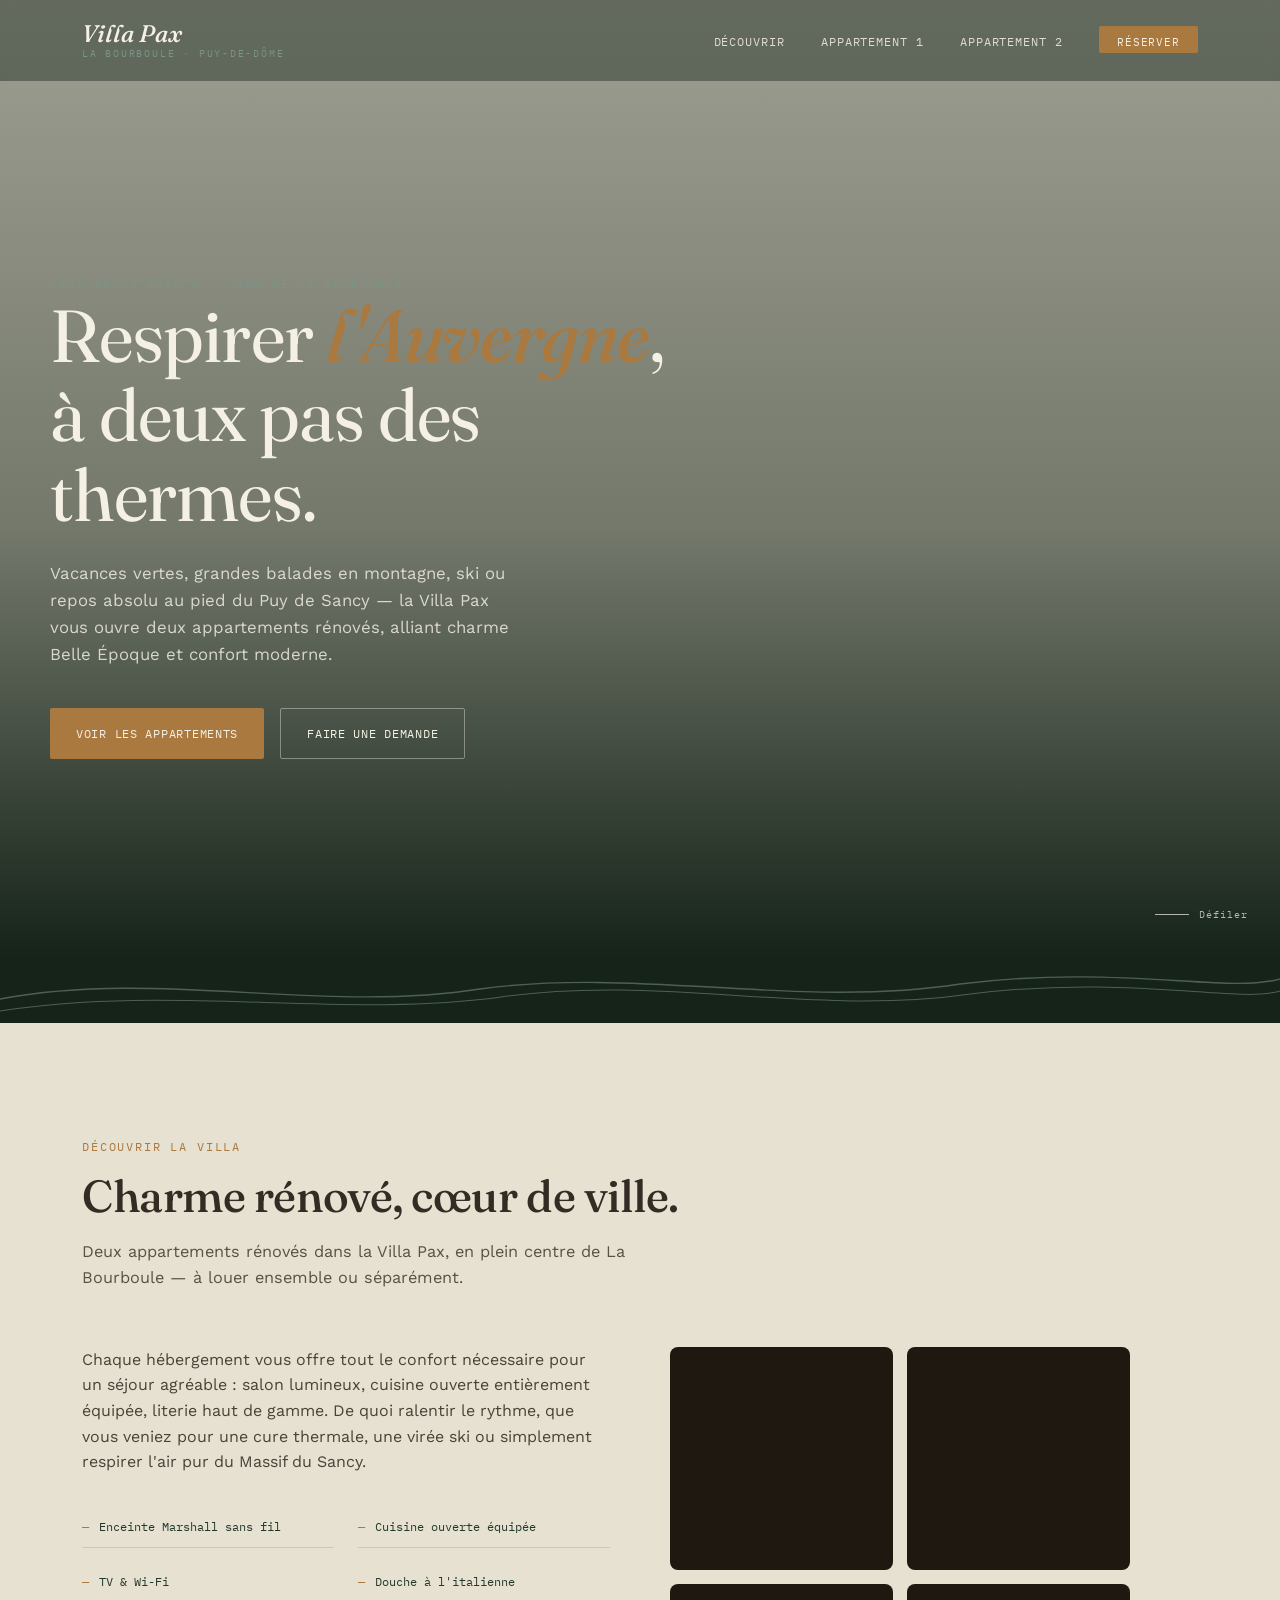
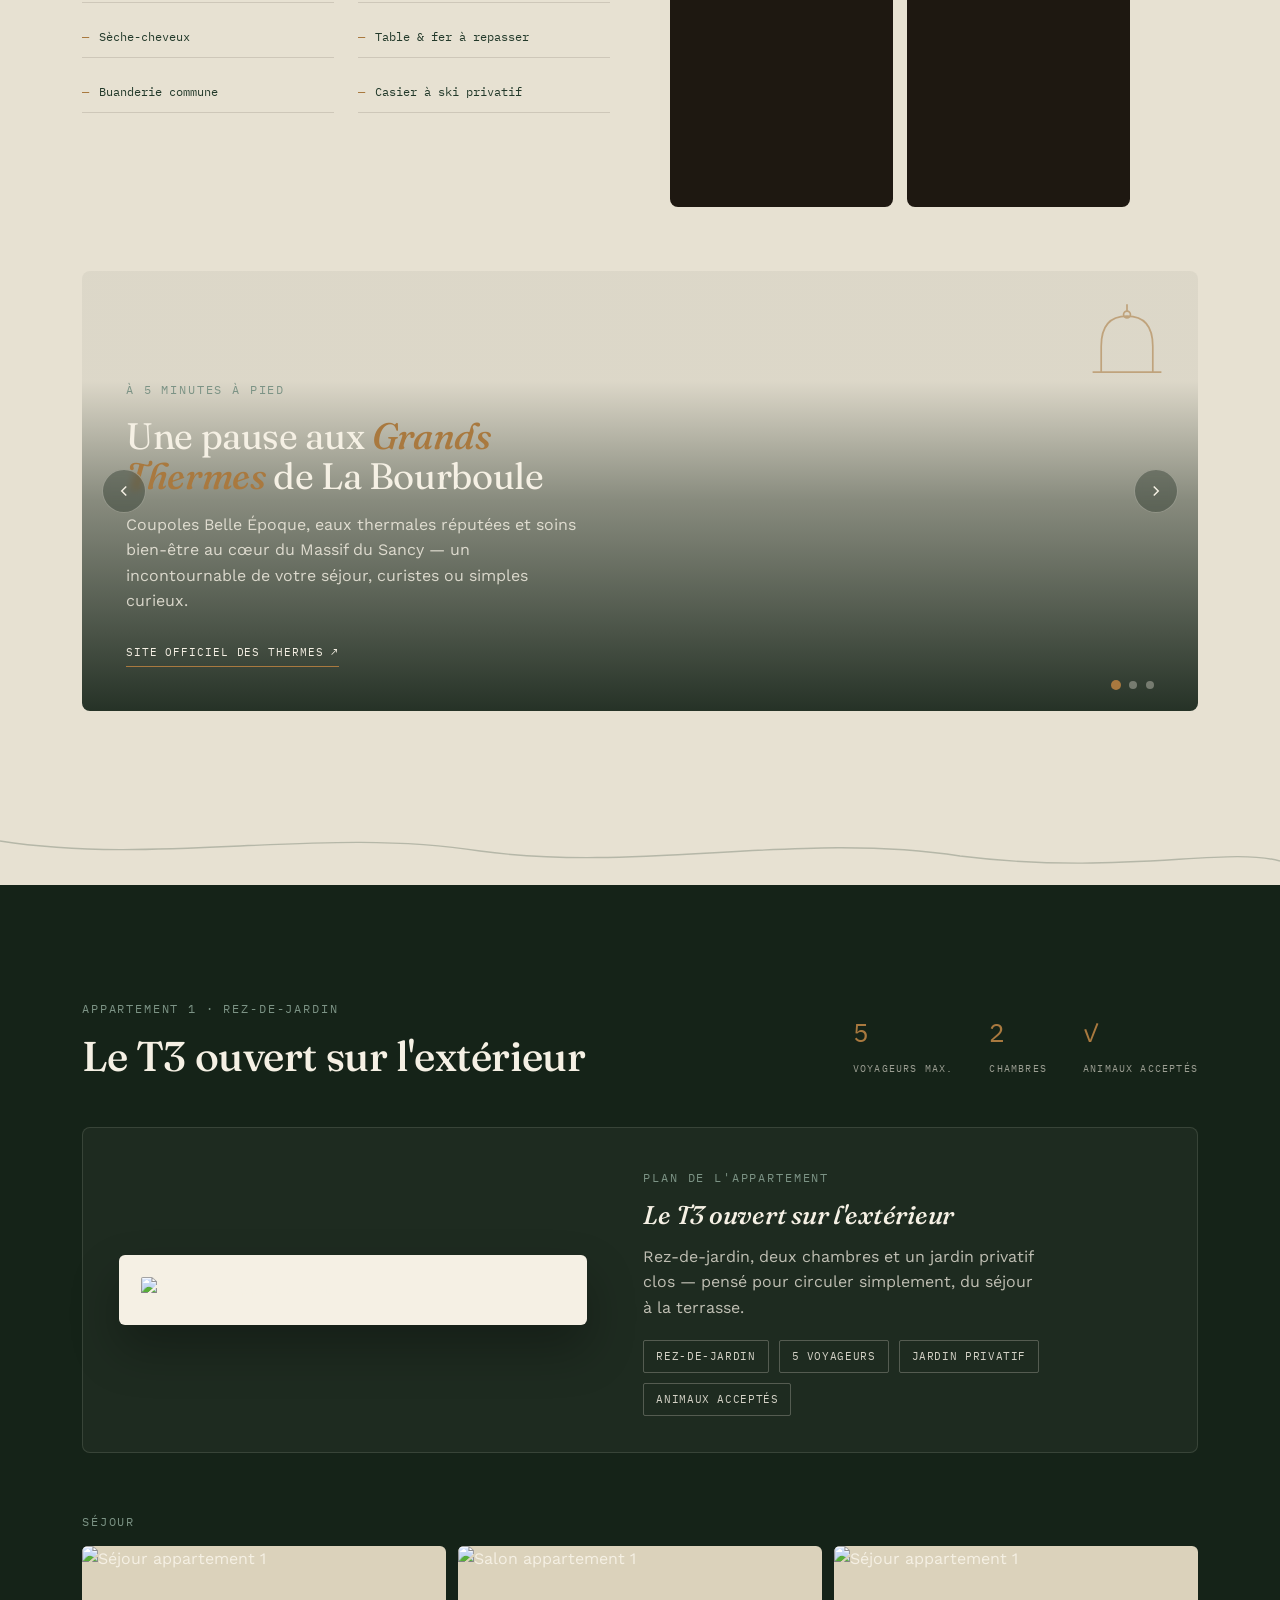
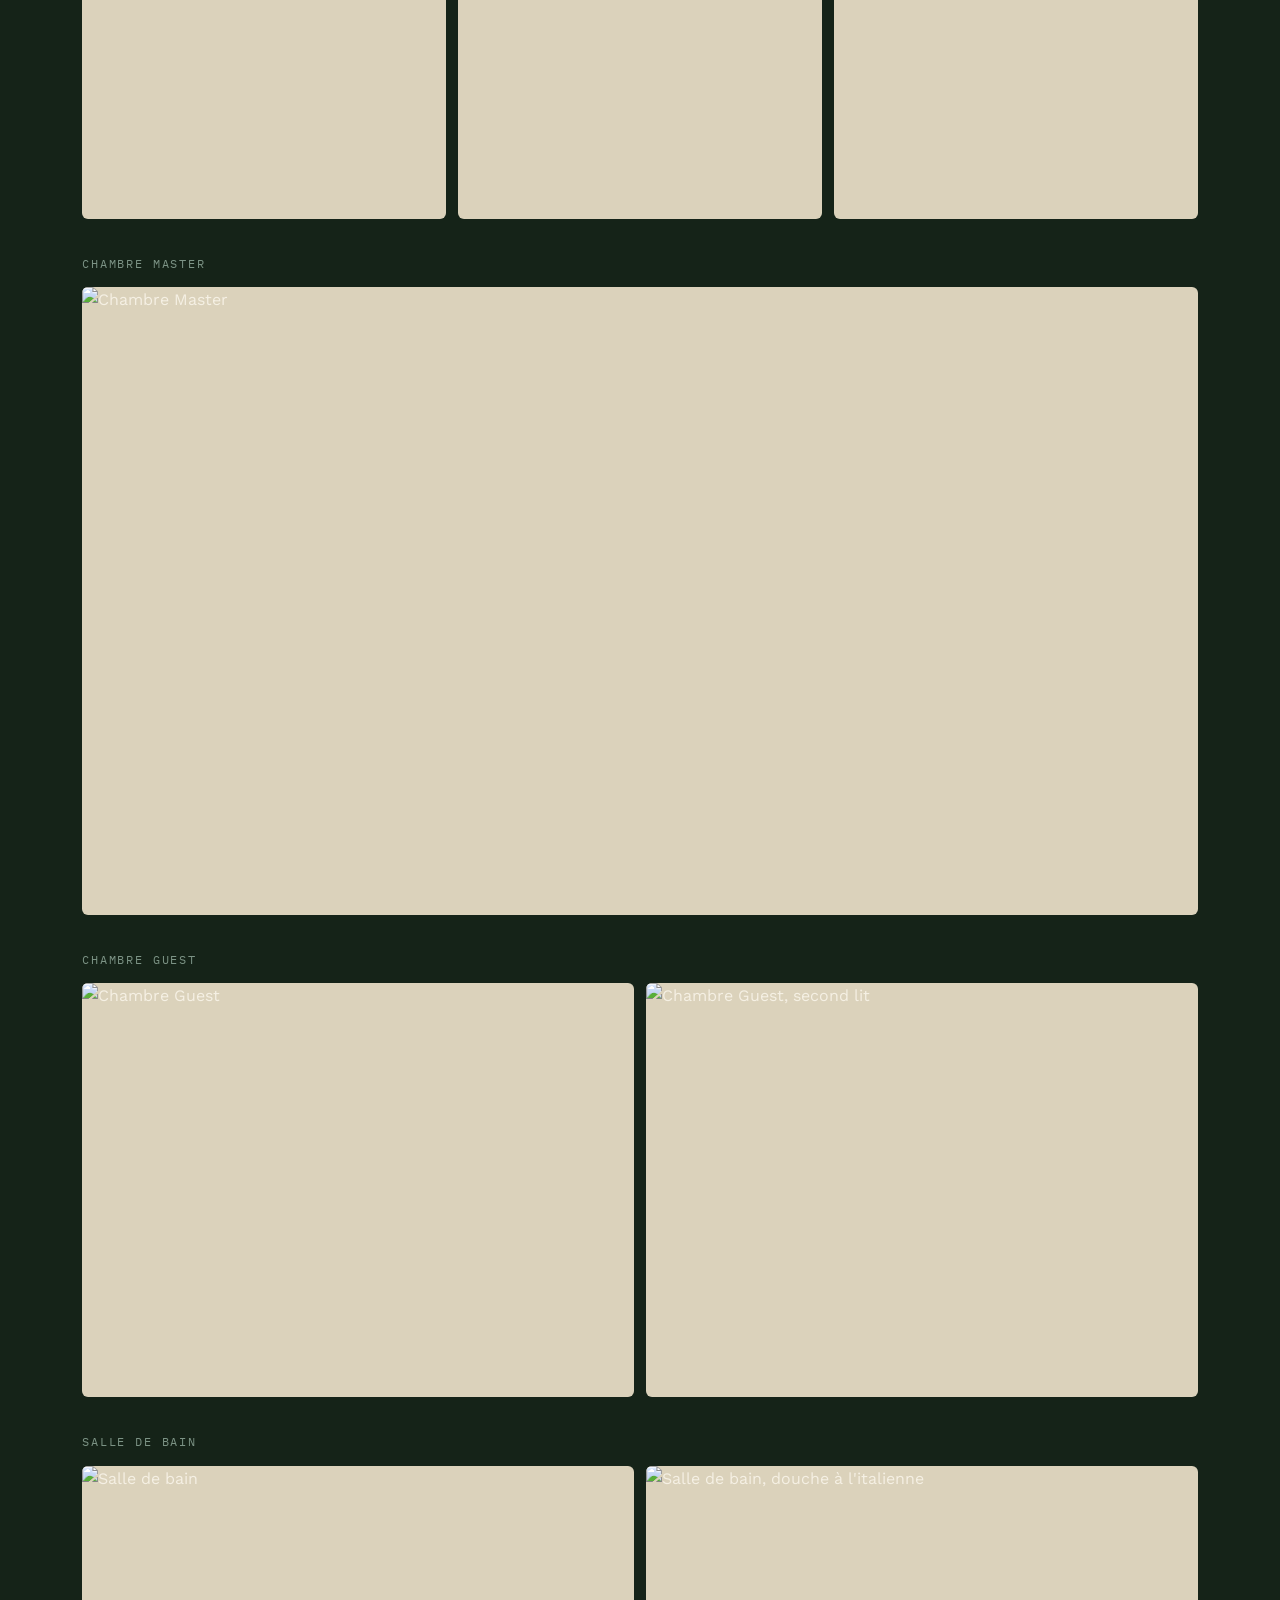
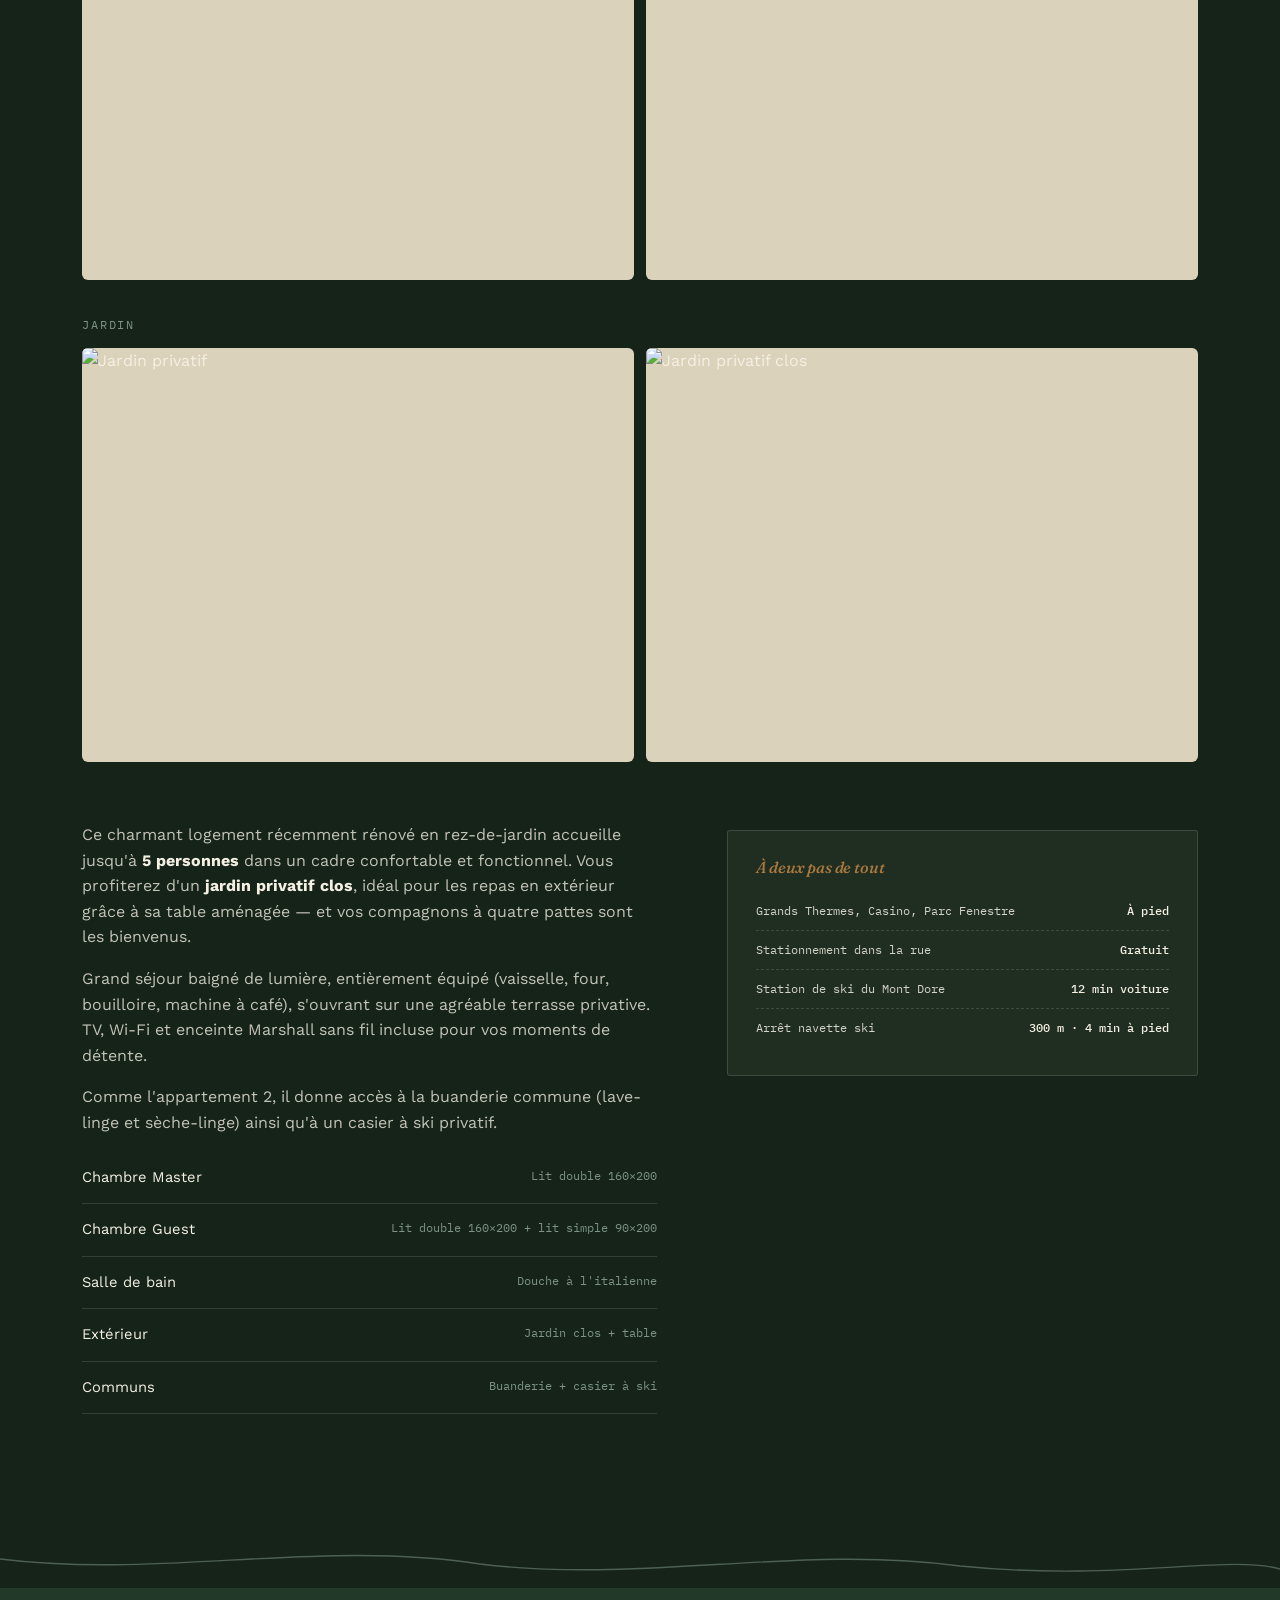
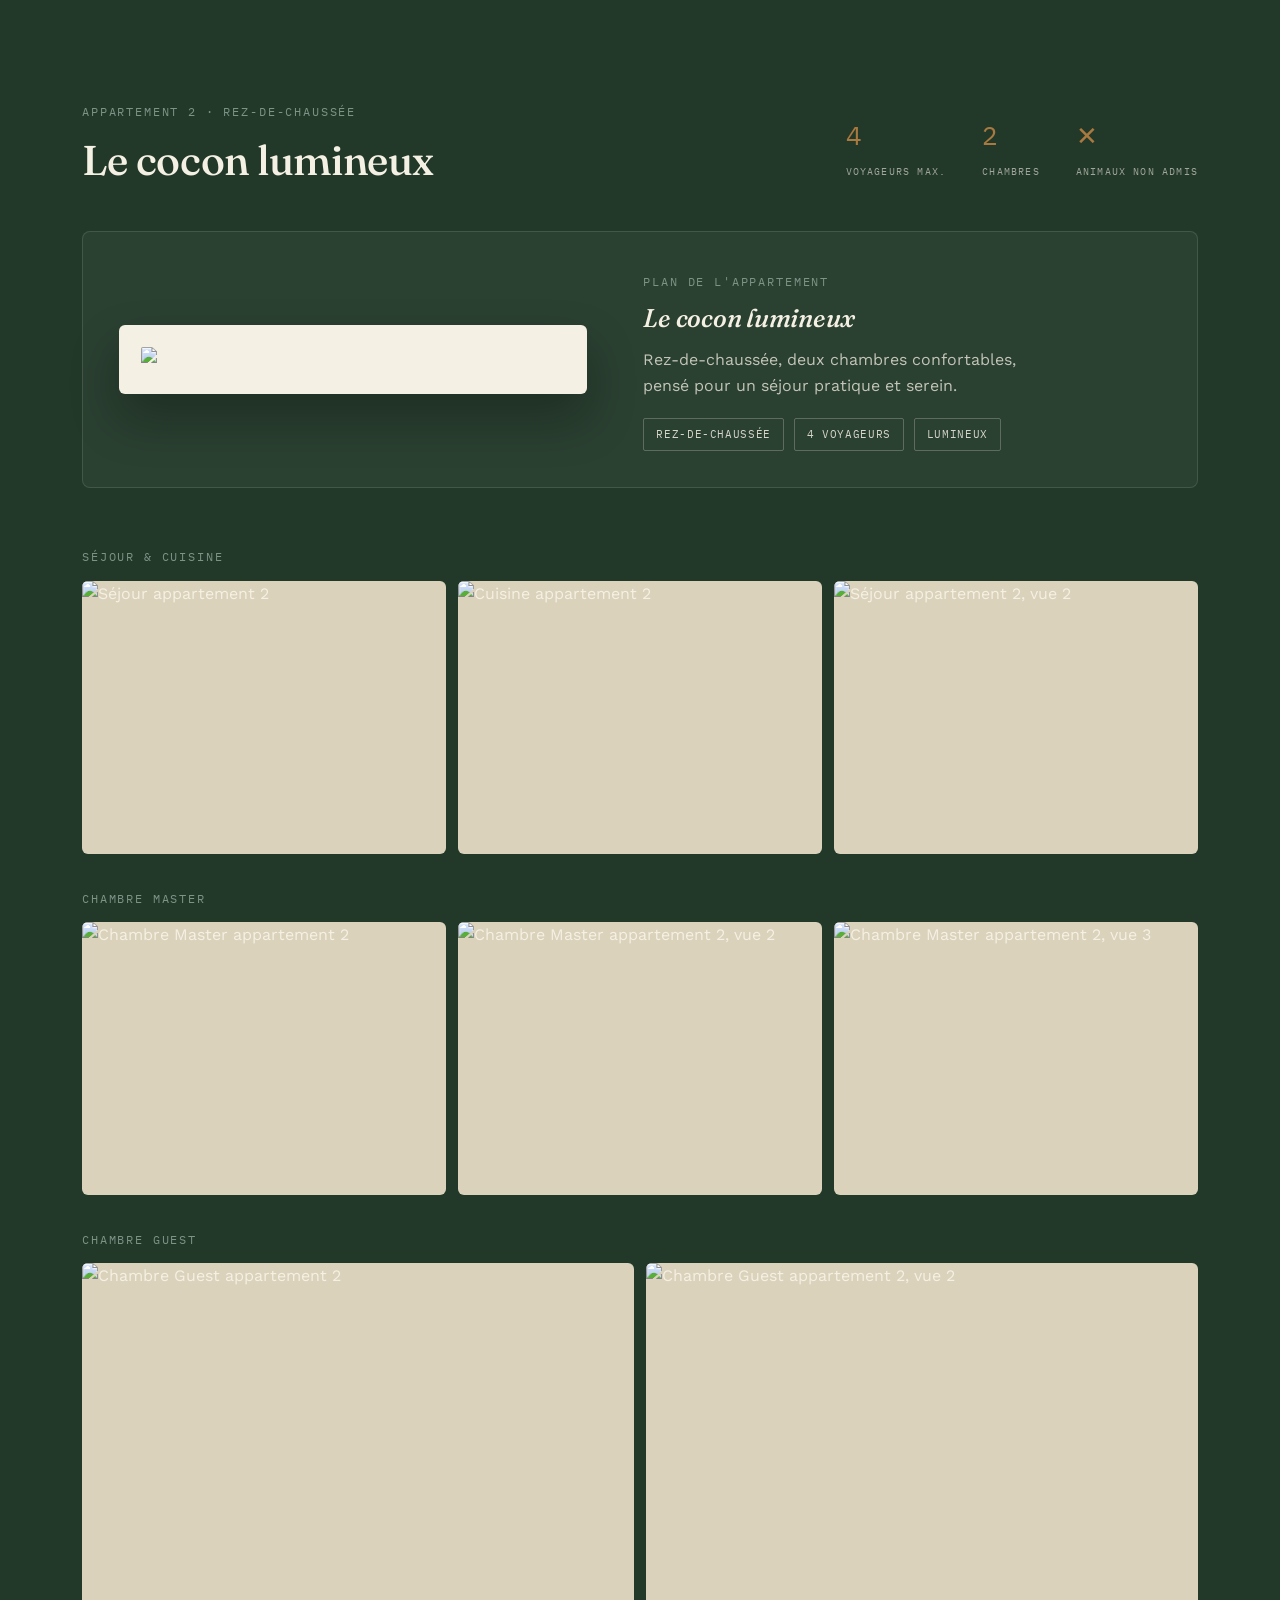
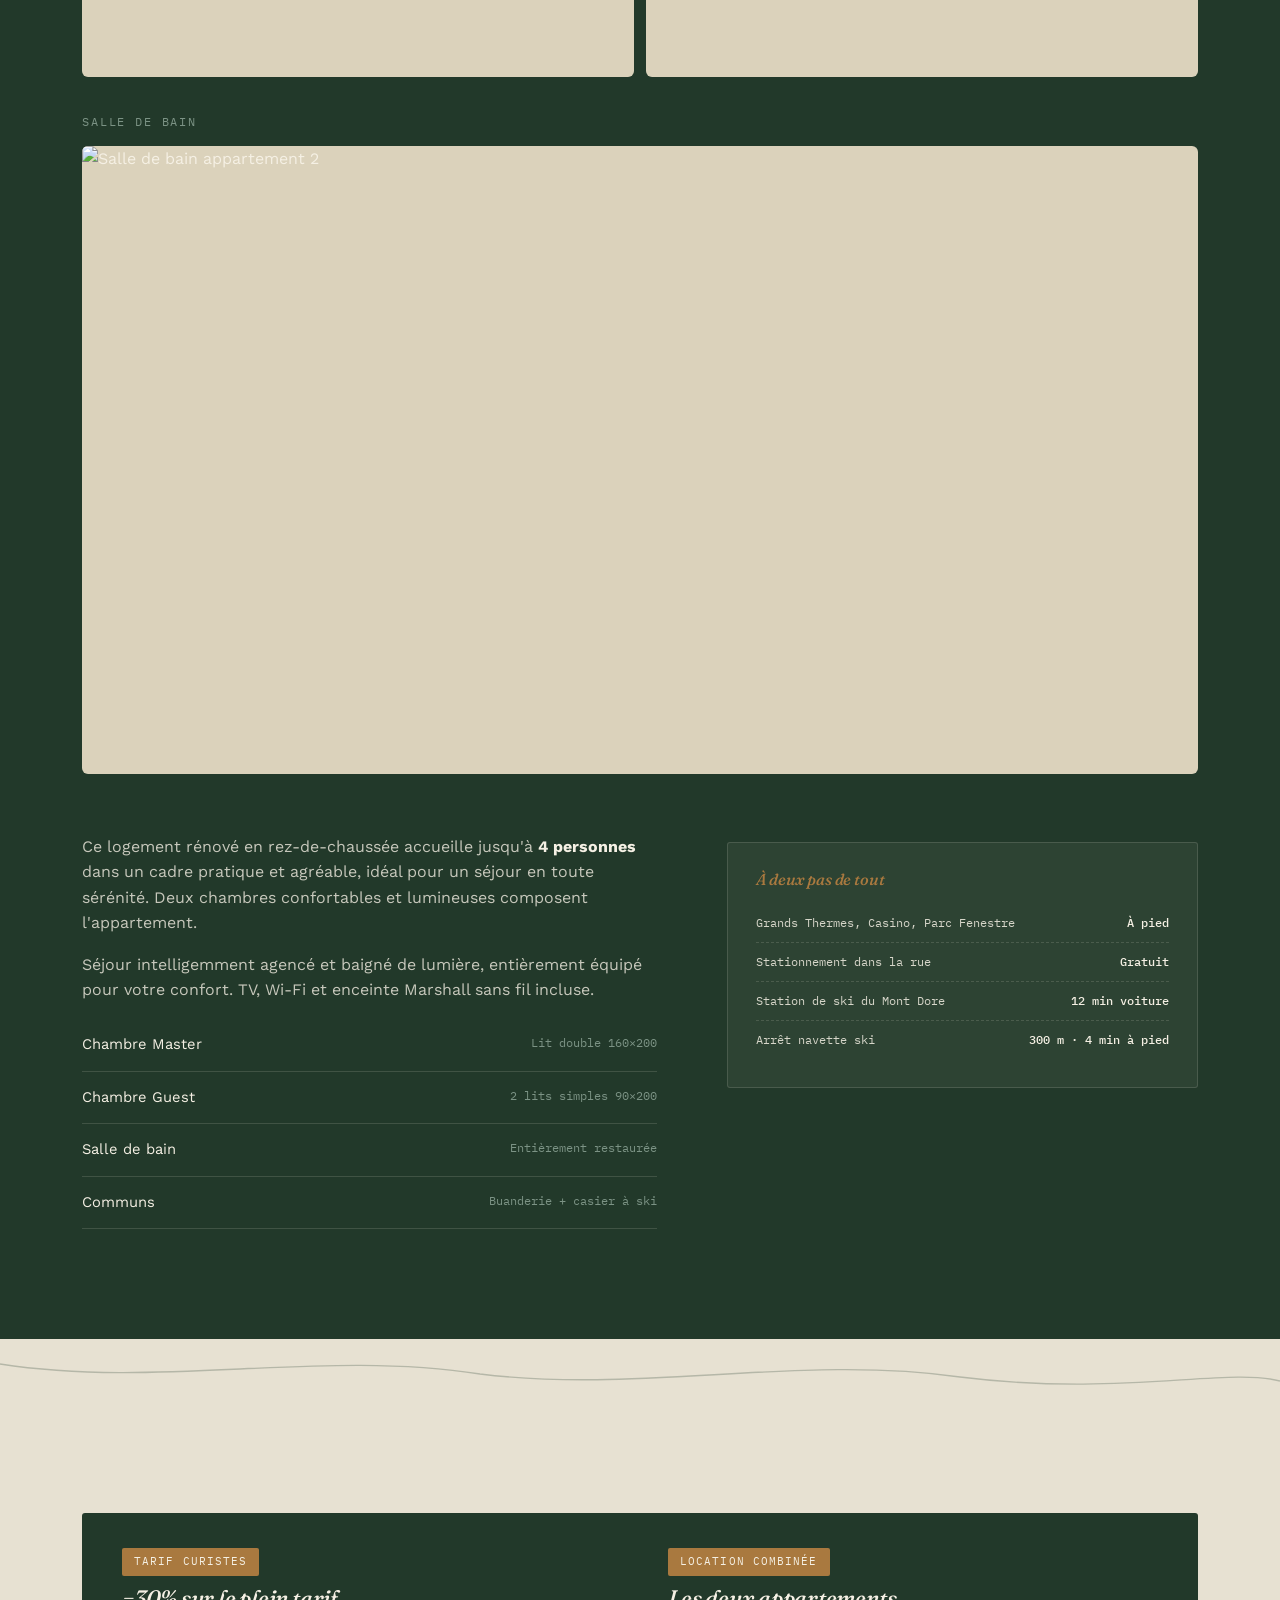
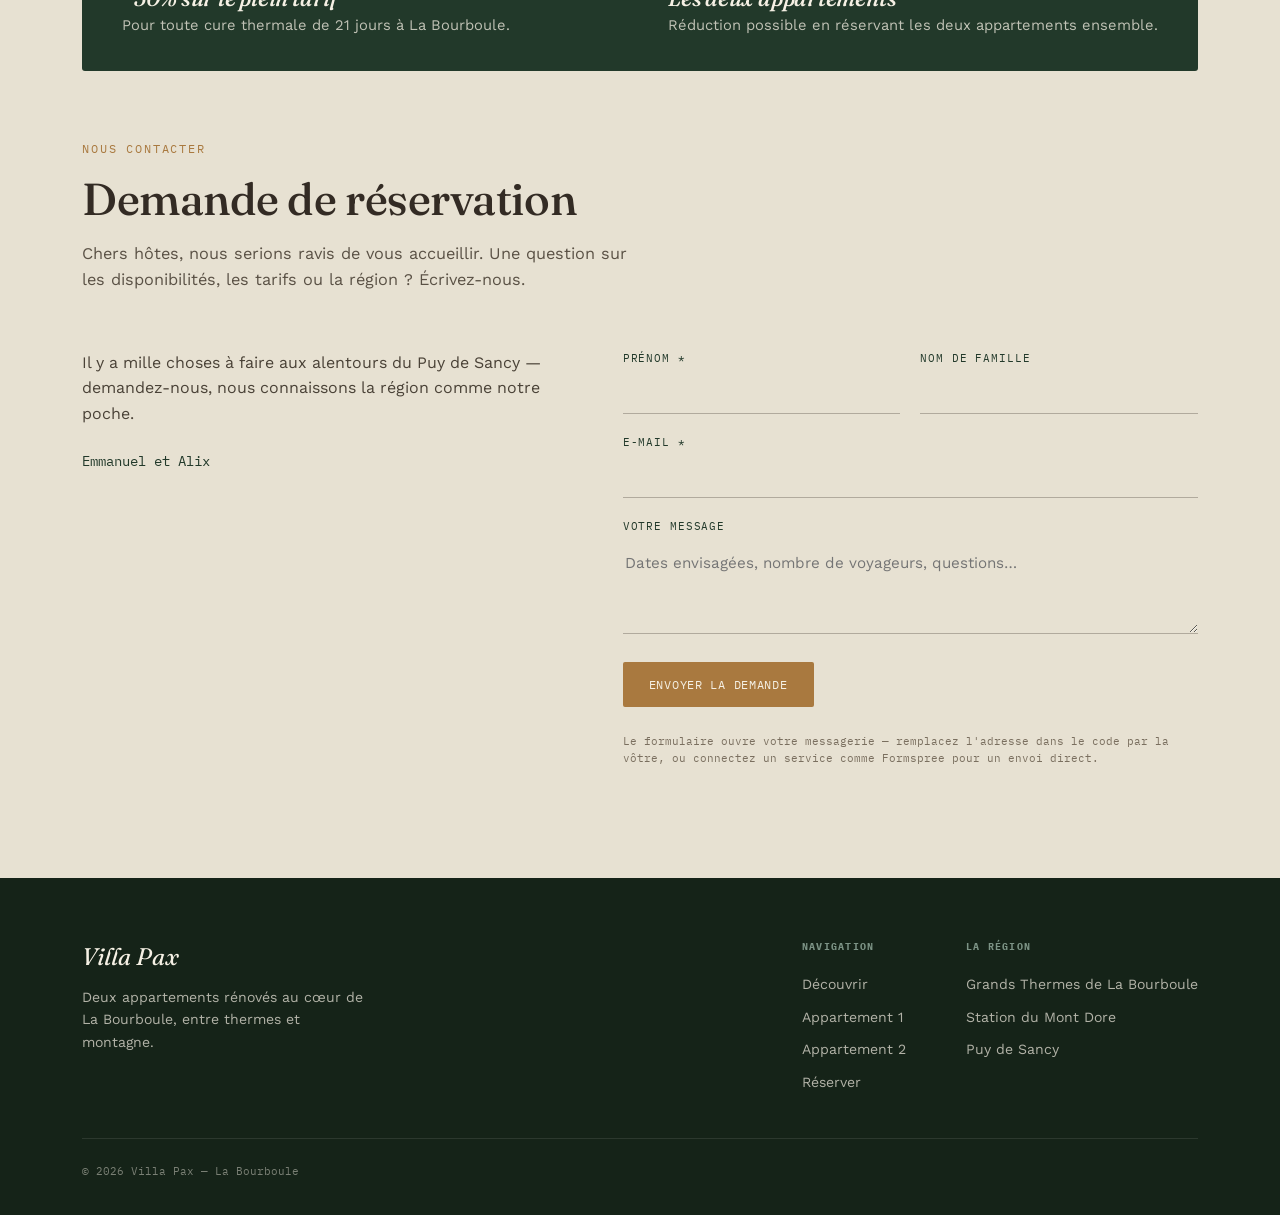
==== commit 0717faae: "Update index.html" ====
--- a/index.html
+++ b/index.html
@@ -3,11 +3,47 @@
 <head>
 <meta charset="UTF-8">
 <meta name="viewport" content="width=device-width, initial-scale=1.0">
-<title>Villa Pax — La Bourboule</title>
-<meta name="description" content="Deux appartements rénovés au cœur de La Bourboule, à deux pas des Grands Thermes et du Mont Dore. Charme Belle Époque, confort moderne.">
+<title>Villa Pax — La Bourboule | Appartements rénovés au cœur du Massif du Sancy</title>
+<meta name="description" content="Deux appartements rénovés à louer au cœur de La Bourboule, à deux pas des Grands Thermes et du Mont Dore. Charme Belle Époque, confort moderne, tarif spécial curistes.">
+<meta name="robots" content="index, follow">
+<meta name="author" content="Villa Pax">
+<meta name="theme-color" content="#22392A">
+<link rel="canonical" href="https://votre-nom-utilisateur.github.io/villa-pax/">
+
+<!-- Open Graph / réseaux sociaux -->
+<meta property="og:type" content="website">
+<meta property="og:title" content="Villa Pax — La Bourboule">
+<meta property="og:description" content="Deux appartements rénovés à louer au cœur de La Bourboule, à deux pas des Grands Thermes et du Mont Dore.">
+<meta property="og:image" content="https://static.wixstatic.com/media/16107b_0d527b67a4114037b65c5ece798d4757~mv2.jpg">
+<meta property="og:locale" content="fr_FR">
+<meta name="twitter:card" content="summary_large_image">
+<meta name="twitter:title" content="Villa Pax — La Bourboule">
+<meta name="twitter:description" content="Deux appartements rénovés à louer au cœur de La Bourboule, à deux pas des Grands Thermes et du Mont Dore.">
+<meta name="twitter:image" content="https://static.wixstatic.com/media/16107b_0d527b67a4114037b65c5ece798d4757~mv2.jpg">
+
+<!-- Favicon auto-suffisant (aucune requête externe) -->
+<link rel="icon" href="data:image/svg+xml,%3Csvg xmlns='http://www.w3.org/2000/svg' viewBox='0 0 100 100'%3E%3Crect width='100' height='100' rx='16' fill='%2322392A'/%3E%3Ctext x='50' y='68' font-size='58' text-anchor='middle' fill='%23A9793F' font-family='Georgia,serif'%3EP%3C/text%3E%3C/svg%3E">
+
+<!-- Google Fonts : chargement non bloquant, avec repli sur polices système en cas d'échec -->
 <link rel="preconnect" href="https://fonts.googleapis.com">
 <link rel="preconnect" href="https://fonts.gstatic.com" crossorigin>
 <link href="https://fonts.googleapis.com/css2?family=Fraunces:ital,opsz,wght@0,9..144,300;0,9..144,400;0,9..144,500;0,9..144,600;1,9..144,400;1,9..144,500&family=Work+Sans:wght@300;400;500;600&family=IBM+Plex+Mono:wght@400;500&display=swap" rel="stylesheet">
+
+<script type="application/ld+json">
+{
+  "@context": "https://schema.org",
+  "@type": "LodgingBusiness",
+  "name": "Villa Pax",
+  "description": "Deux appartements rénovés à louer au cœur de La Bourboule, à deux pas des Grands Thermes et du Mont Dore.",
+  "address": {
+    "@type": "PostalAddress",
+    "addressLocality": "La Bourboule",
+    "addressRegion": "Puy-de-Dôme",
+    "addressCountry": "FR"
+  }
+}
+</script>
+
 <style>
   :root{
     --stone:#E7E1D2;
@@ -60,11 +96,15 @@
   header{
     position:fixed; top:0; left:0; right:0; z-index:100;
     padding:22px 0;
+    background:rgba(21,35,24,0.42);
+    backdrop-filter:blur(6px);
+    -webkit-backdrop-filter:blur(6px);
     transition:background 0.4s ease, padding 0.4s ease, box-shadow 0.4s ease;
   }
   header.scrolled{
     background:rgba(231,225,210,0.92);
     backdrop-filter:blur(10px);
+    -webkit-backdrop-filter:blur(10px);
     padding:14px 0;
     box-shadow:0 1px 0 var(--line);
   }
@@ -100,6 +140,10 @@
   .nav-cta:hover{background:#8f6431;}
 
   .menu-toggle{display:none;}
+  .nav-toggle-input{
+    position:absolute; width:1px; height:1px; padding:0; margin:-1px;
+    overflow:hidden; clip:rect(0,0,0,0); white-space:nowrap; border:0;
+  }
 
   @media (max-width:860px){
     nav.main-nav ul{
@@ -108,11 +152,12 @@
       padding:100px 32px 32px; transform:translateX(100%);
       transition:transform 0.45s cubic-bezier(.7,0,.2,1);
     }
-    nav.main-nav ul.open{transform:translateX(0);}
+    .nav-toggle-input:checked ~ .main-nav ul{transform:translateX(0);}
     nav.main-nav a{color:var(--cream); opacity:1; padding:16px 0; border-bottom:1px solid rgba(245,240,228,0.1); width:100%;}
     .nav-cta{margin-top:20px; display:inline-block; text-align:center;}
     .menu-toggle{
-      display:block; z-index:110; background:none; border:none; cursor:pointer;
+      display:flex; align-items:center; justify-content:center;
+      z-index:110; background:none; border:none; cursor:pointer;
       width:28px; height:20px; position:relative;
     }
     .menu-toggle span{
@@ -123,9 +168,9 @@
     .menu-toggle span:nth-child(1){top:0;}
     .menu-toggle span:nth-child(2){top:9px;}
     .menu-toggle span:nth-child(3){top:18px;}
-    .menu-toggle.open span:nth-child(1){transform:translateY(9px) rotate(45deg); background:var(--cream) !important;}
-    .menu-toggle.open span:nth-child(2){opacity:0;}
-    .menu-toggle.open span:nth-child(3){transform:translateY(-9px) rotate(-45deg); background:var(--cream) !important;}
+    .nav-toggle-input:checked ~ .menu-toggle span:nth-child(1){transform:translateY(9px) rotate(45deg); background:var(--cream) !important;}
+    .nav-toggle-input:checked ~ .menu-toggle span:nth-child(2){opacity:0;}
+    .nav-toggle-input:checked ~ .menu-toggle span:nth-child(3){transform:translateY(-9px) rotate(-45deg); background:var(--cream) !important;}
   }
 
   /* ---------- HERO ---------- */
@@ -190,12 +235,16 @@
   .section-head h2{font-size:clamp(1.9rem, 3.6vw, 2.8rem); margin-top:14px;}
   .section-head p{margin-top:18px; font-size:1.02rem; color:#5a5145; max-width:56ch;}
 
-  .reveal{opacity:0; transform:translateY(28px); transition:opacity 0.8s ease, transform 0.8s ease;}
-  .reveal.is-visible{opacity:1; transform:translateY(0);}
+  /* Par défaut, tout le contenu est visible (aucune dépendance à JS pour être vu).
+     Le JS ajoute la classe .reveal-init pour activer l'animation d'apparition ;
+     si JS est absent ou échoue, le contenu reste simplement visible sans animation. */
+  .reveal{opacity:1; transform:none;}
+  .reveal.reveal-init{opacity:0; transform:translateY(28px); transition:opacity 0.8s ease, transform 0.8s ease;}
+  .reveal.reveal-init.is-visible{opacity:1; transform:translateY(0);}
 
   /* ---------- DECOUVRIR ---------- */
   #decouvrir{background:var(--stone);}
-  .discover-grid{display:grid; grid-template-columns:1fr 1fr; gap:60px; align-items:center;}
+  .discover-grid{display:grid; grid-template-columns:1fr 1fr; gap:60px; align-items:start;}
   @media (max-width:860px){ .discover-grid{grid-template-columns:1fr; gap:40px;} }
   .discover-text p{margin-bottom:18px; color:#4a4237;}
   .amenities{display:grid; grid-template-columns:1fr 1fr; gap:14px 24px; margin-top:32px;}
@@ -207,13 +256,11 @@
 
   /* ---------- PHOTO SYSTEM (hover caption) ---------- */
   .photo{
-    position:relative; overflow:hidden; border-radius:6px; aspect-ratio:4/3;
+    position:relative; overflow:hidden; border-radius:6px; aspect-ratio:4/3; min-height:160px;
     background:var(--stone-dark);
   }
-  .photo img{width:100%; height:100%; object-fit:cover; display:block; transition:filter 0.35s ease;}
-  .photo{transition:transform 0.35s ease, box-shadow 0.35s ease;}
-  .photo:hover, .photo:focus-within{transform:translateY(-5px); box-shadow:0 18px 34px rgba(21,35,24,0.28);}
-  .photo:hover img, .photo:focus-within img{filter:brightness(1.05);}
+  .photo img{width:100%; height:100%; object-fit:cover; display:block; transition:transform 0.7s ease;}
+  .photo:hover img, .photo:focus-within img{transform:scale(1.07);}
   .photo-caption{
     position:absolute; inset:auto 0 0 0; padding:16px 18px 14px;
     background:linear-gradient(180deg, transparent, rgba(21,35,24,0.92));
@@ -229,7 +276,7 @@
   /* Discover mosaic — 2x2 tiles, each cross-fading between photos */
   .discover-mosaic{
     display:grid; grid-template-columns:1fr 1fr; grid-template-rows:1fr 1fr;
-    gap:14px; aspect-ratio:1/1; max-width:460px;
+    gap:14px; aspect-ratio:1/1; min-height:340px; max-width:460px;
   }
   .mosaic-tile{position:relative; border-radius:8px; overflow:hidden; background:#1E1811;}
   .mosaic-layer{
@@ -241,12 +288,23 @@
     .discover-mosaic{max-width:340px; margin:0 auto;}
   }
 
-  /* ---------- THERMES (modern banner) ---------- */
+  /* ---------- THERMES CAROUSEL (modern banner, 3 slides) ----------
+     Par défaut (sans JS) : les 3 bandeaux sont empilés et tous visibles.
+     Avec JS : la classe .js-active bascule vers un carrousel défilant. */
+  .thermes-carousel{
+    margin-top:64px; position:relative;
+  }
+  .thermes-track{display:flex; flex-direction:column; gap:16px;}
   .thermes-modern{
-    margin-top:64px; position:relative; border-radius:8px; overflow:hidden;
-    min-height:440px; display:flex; align-items:flex-end;
-    background-size:cover; background-position:center;
-  }
+    position:relative; flex:0 0 auto; min-height:440px; display:flex; align-items:flex-end;
+    background-size:cover; background-position:center; border-radius:8px; overflow:hidden;
+  }
+  .thermes-carousel.js-active{border-radius:8px; overflow:hidden; min-height:440px;}
+  .thermes-carousel.js-active .thermes-track{
+    flex-direction:row; flex-wrap:nowrap; gap:0; height:100%;
+    transition:transform 0.9s cubic-bezier(.7,0,.2,1);
+  }
+  .thermes-carousel.js-active .thermes-modern{flex:0 0 100%; min-height:440px; border-radius:0;}
   .thermes-modern::before{
     content:''; position:absolute; inset:0;
     background:linear-gradient(0deg, rgba(21,35,24,0.92) 0%, rgba(21,35,24,0.45) 48%, rgba(21,35,24,0.05) 75%);
@@ -265,10 +323,35 @@
     color:var(--cream); border-bottom:1px solid var(--brass); padding-bottom:4px; transition:opacity 0.2s ease;
   }
   .thermes-link:hover{opacity:0.75;}
+  /* Points et flèches : uniquement utiles (et affichés) en mode carrousel JS */
+  .thermes-dots{display:none; position:absolute; z-index:2; bottom:22px; right:44px; gap:9px;}
+  .thermes-carousel.js-active .thermes-dots{display:flex;}
+  .thermes-dot{width:8px; height:8px; border-radius:50%; background:rgba(245,240,228,0.35); transition:background 0.3s ease, transform 0.3s ease;}
+  .thermes-dot.active{background:var(--brass); transform:scale(1.25);}
+  .thermes-arrow{
+    display:none;
+    position:absolute; top:50%; z-index:2; transform:translateY(-50%);
+    width:44px; height:44px; border-radius:50%; border:1px solid rgba(245,240,228,0.35);
+    background:rgba(21,35,24,0.35); backdrop-filter:blur(4px); -webkit-backdrop-filter:blur(4px); color:var(--cream);
+    align-items:center; justify-content:center; cursor:pointer;
+    transition:background 0.25s ease, border-color 0.25s ease;
+  }
+  .thermes-carousel.js-active .thermes-arrow{display:flex;}
+  .thermes-arrow:hover{background:var(--brass); border-color:var(--brass);}
+  .thermes-arrow svg{width:18px; height:18px;}
+  .thermes-arrow.prev{left:20px;}
+  .thermes-arrow.next{right:20px;}
   @media (max-width:640px){
+    .thermes-arrow{width:36px; height:36px;}
+    .thermes-arrow.prev{left:12px;}
+    .thermes-arrow.next{right:12px;}
+  }
+  @media (max-width:640px){
+    .thermes-carousel.js-active{min-height:360px;}
     .thermes-modern{min-height:360px;}
     .thermes-content{padding:28px;}
     .thermes-dome{width:56px; height:56px; top:18px; right:18px;}
+    .thermes-dots{right:28px; bottom:16px;}
   }
 
   /* ---------- FLOOR PLAN ---------- */
@@ -404,6 +487,7 @@
       <span class="brand-name">Villa Pax</span>
       <span class="brand-place">La Bourboule · Puy-de-Dôme</span>
     </div>
+    <input type="checkbox" id="navToggle" class="nav-toggle-input" aria-label="Afficher le menu de navigation">
     <nav class="main-nav">
       <ul id="navList">
         <li><a href="#decouvrir">Découvrir</a></li>
@@ -412,9 +496,9 @@
         <li><a href="#reserver" class="nav-cta">Réserver</a></li>
       </ul>
     </nav>
-    <button class="menu-toggle" id="menuToggle" aria-label="Ouvrir le menu" aria-expanded="false">
+    <label class="menu-toggle" id="menuToggle" for="navToggle" aria-expanded="false">
       <span></span><span></span><span></span>
-    </button>
+    </label>
   </div>
 </header>
 
@@ -469,36 +553,84 @@
           <div class="mosaic-tile">
             <div class="mosaic-layer active" style="background-image:url('https://static.wixstatic.com/media/16107b_8cf4804207ef4443b11ef6e0adcd93f6~mv2.jpg/v1/fill/w_500,h_500,al_c,q_85,usm_0.66_1.00_0.01,enc_avif,quality_auto/WhatsApp%20Image%202026-04-08%20at%2009_31_edite.jpg')"></div>
             <div class="mosaic-layer" style="background-image:url('https://static.wixstatic.com/media/16107b_c2d311fe8de0434e8c762a9313d79e68~mv2.jpeg/v1/fill/w_500,h_500,al_c,q_85,usm_0.66_1.00_0.01,enc_avif,quality_auto/16107b_c2d311fe8de0434e8c762a9313d79e68~mv2.jpeg')"></div>
+            <div class="mosaic-layer" style="background-image:url('[data-uri]')"></div>
+            <div class="mosaic-layer" style="background-image:url('[data-uri]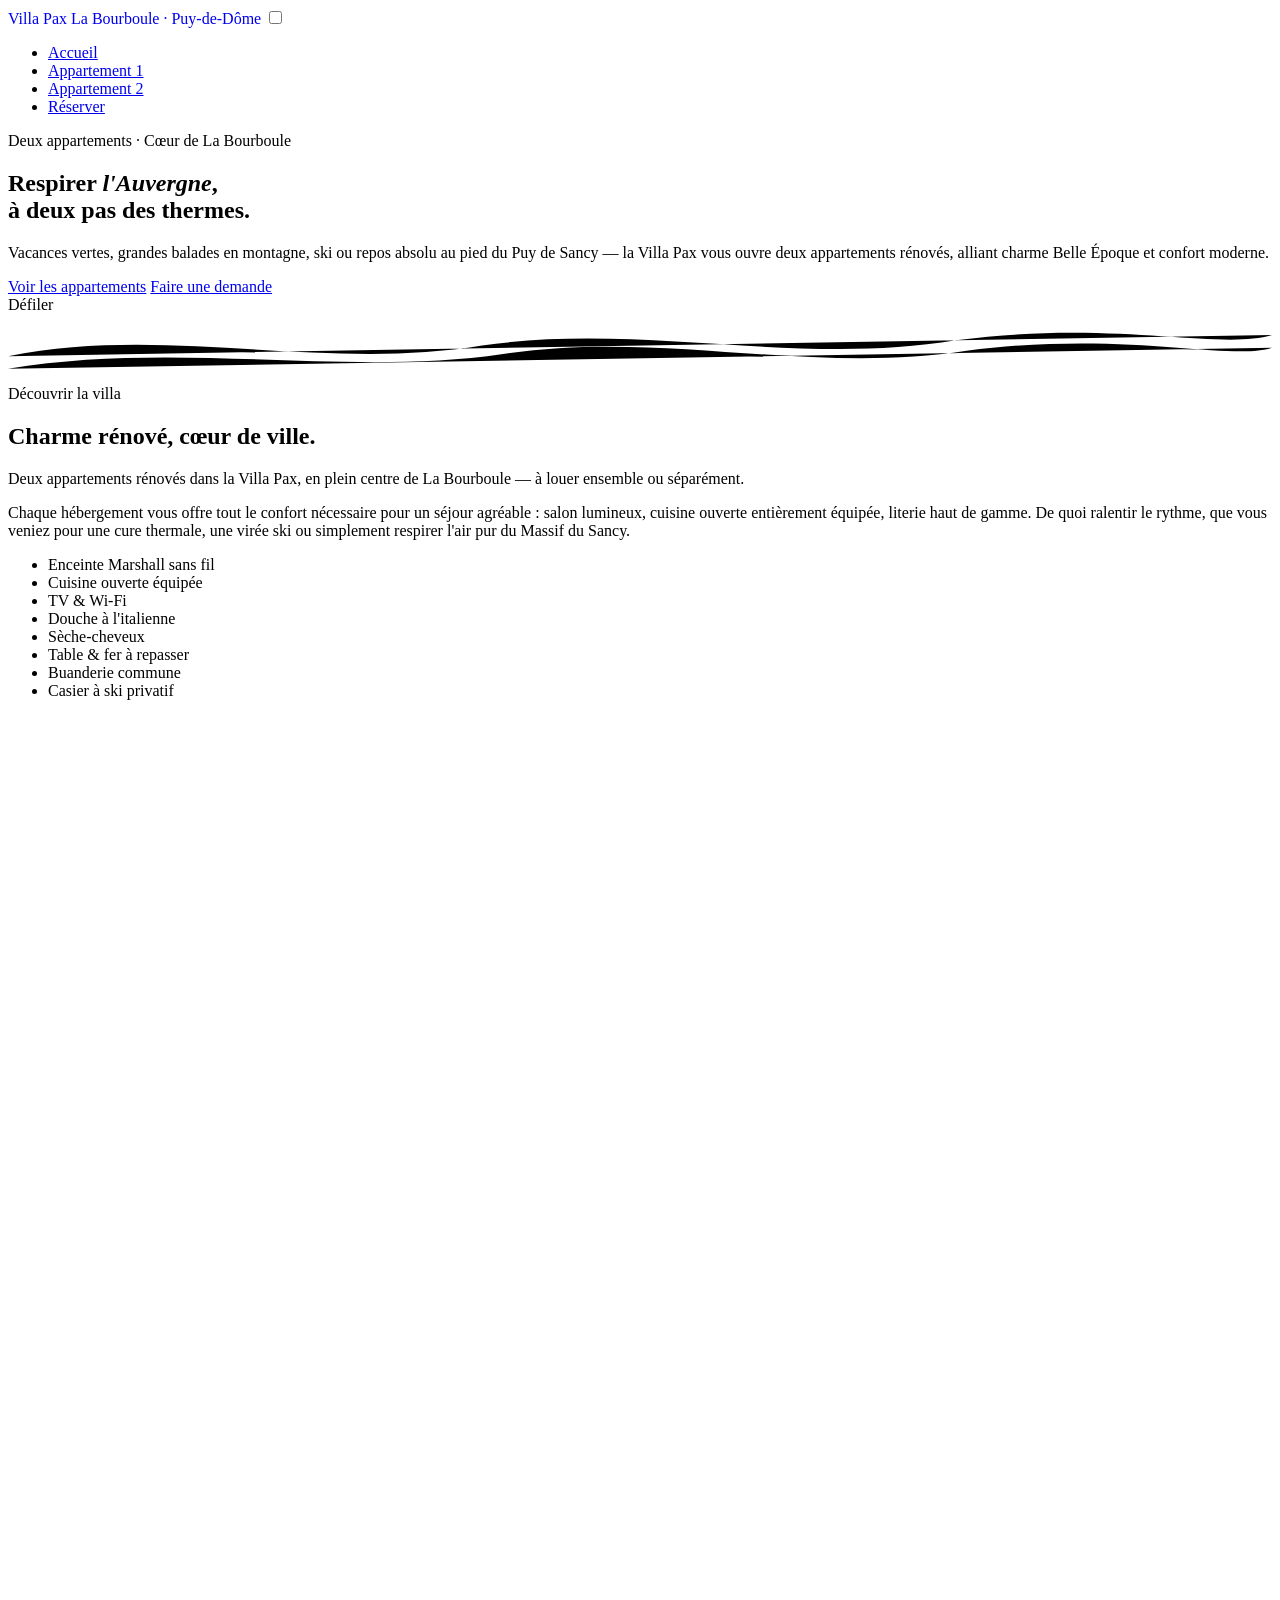
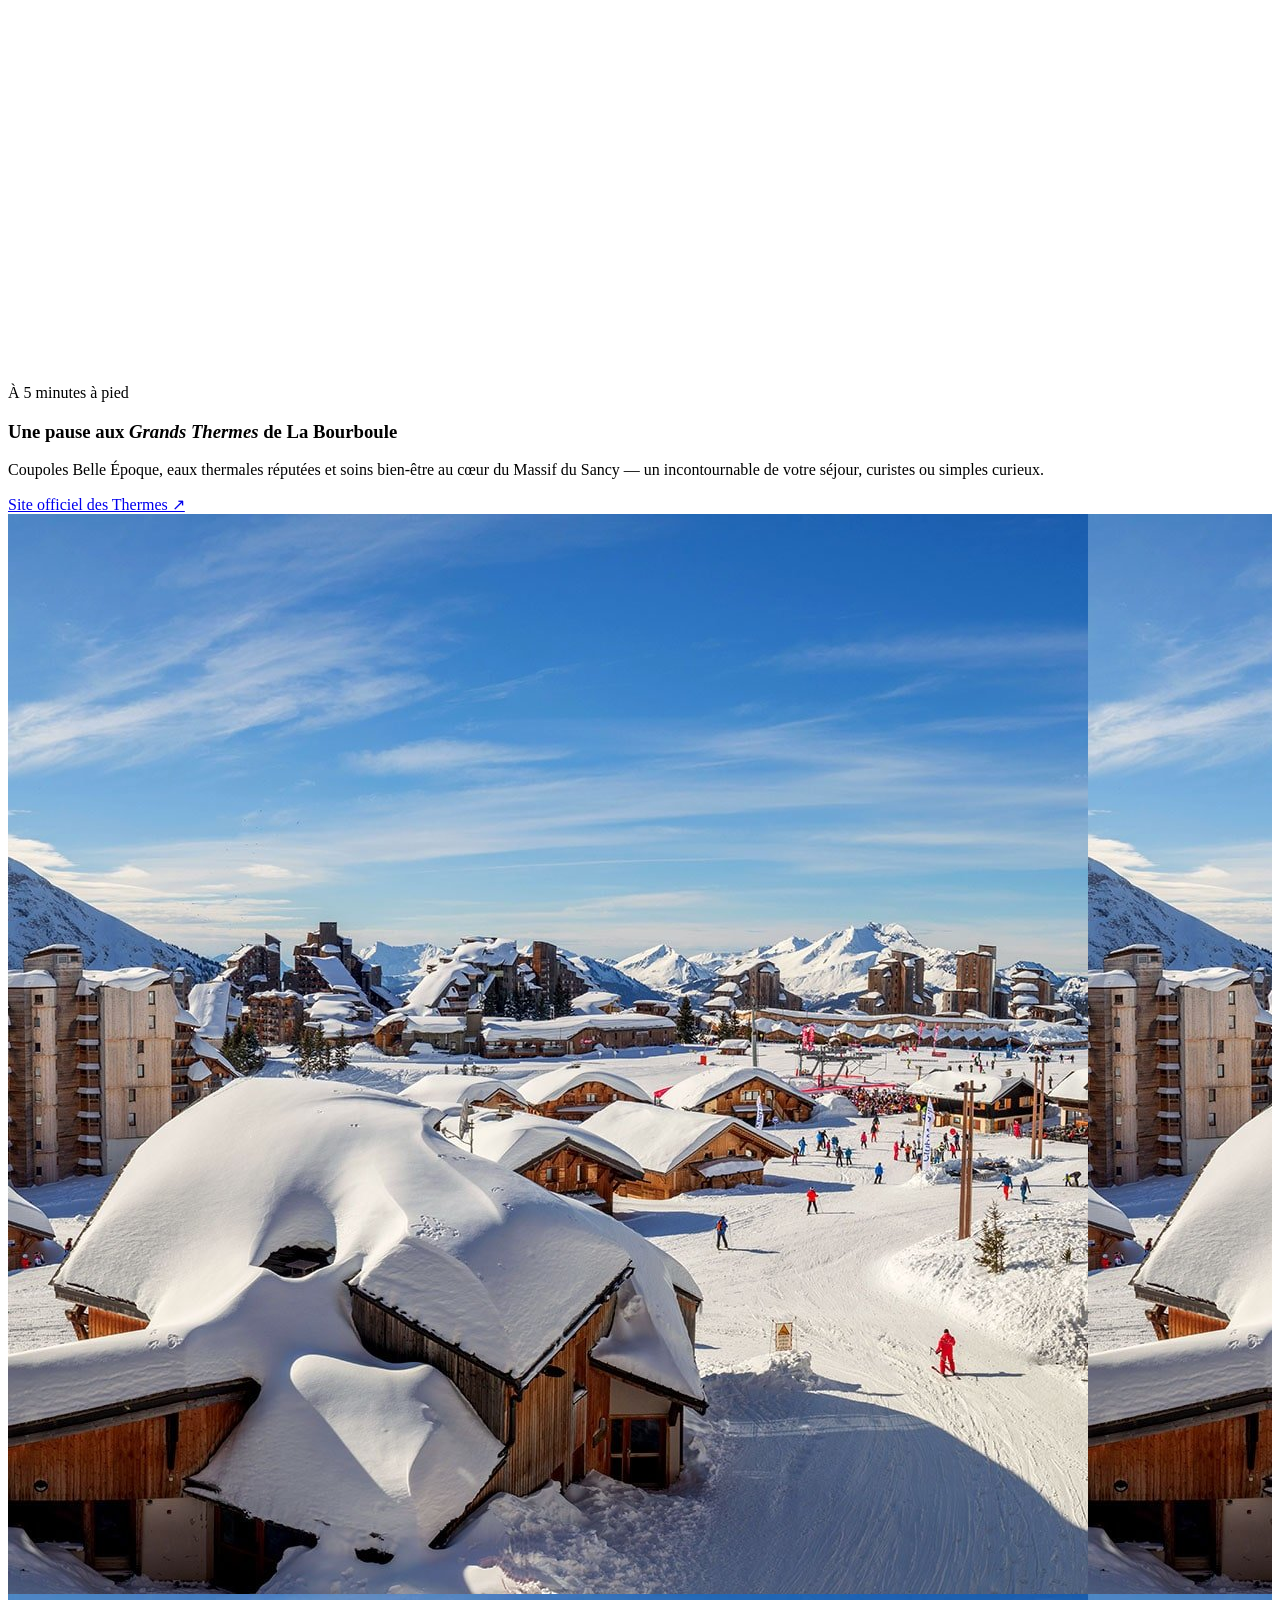
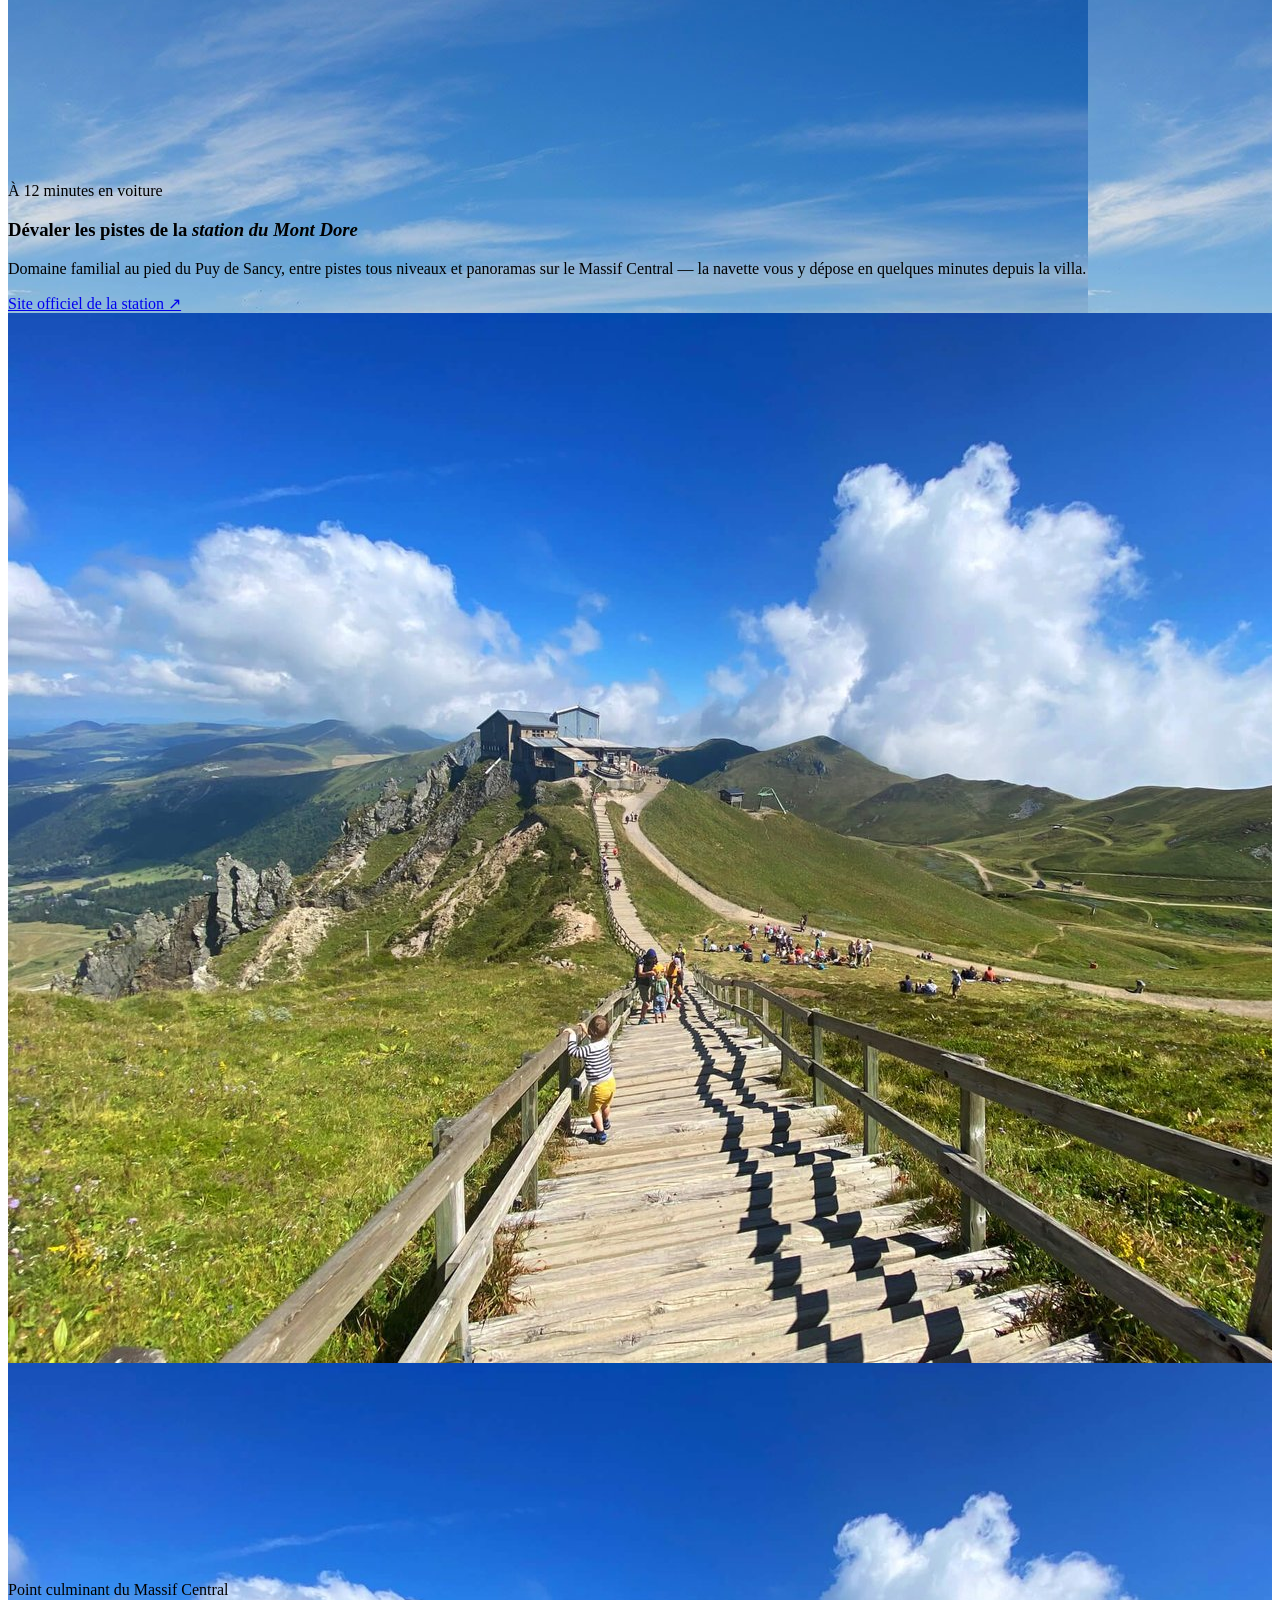
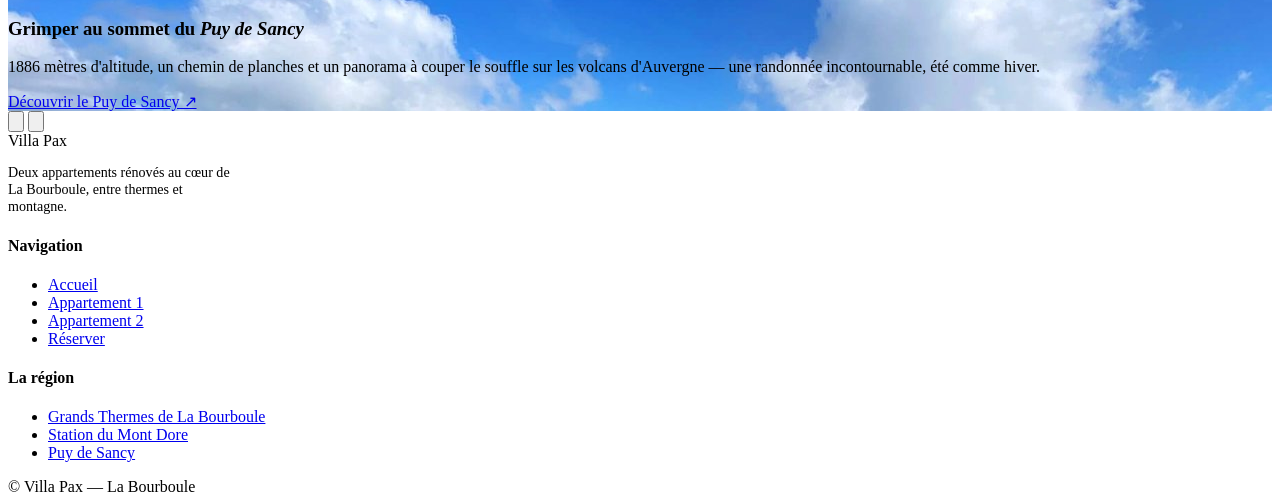
==== commit 63289d3f: "Add files via upload" ====
--- a/index.html
+++ b/index.html
@@ -4,496 +4,38 @@
 <meta charset="UTF-8">
 <meta name="viewport" content="width=device-width, initial-scale=1.0">
 <title>Villa Pax — La Bourboule | Appartements rénovés au cœur du Massif du Sancy</title>
-<meta name="description" content="Deux appartements rénovés à louer au cœur de La Bourboule, à deux pas des Grands Thermes et du Mont Dore. Charme Belle Époque, confort moderne, tarif spécial curistes.">
+<meta name="description" content="Deux appartements rénovés à louer au cœur de La Bourboule, à deux pas des Grands Thermes et du Mont Dore.">
 <meta name="robots" content="index, follow">
-<meta name="author" content="Villa Pax">
 <meta name="theme-color" content="#22392A">
 <link rel="canonical" href="https://votre-nom-utilisateur.github.io/villa-pax/">
-
-<!-- Open Graph / réseaux sociaux -->
 <meta property="og:type" content="website">
-<meta property="og:title" content="Villa Pax — La Bourboule">
+<meta property="og:title" content="Villa Pax — La Bourboule | Appartements rénovés au cœur du Massif du Sancy">
 <meta property="og:description" content="Deux appartements rénovés à louer au cœur de La Bourboule, à deux pas des Grands Thermes et du Mont Dore.">
-<meta property="og:image" content="https://static.wixstatic.com/media/16107b_0d527b67a4114037b65c5ece798d4757~mv2.jpg">
 <meta property="og:locale" content="fr_FR">
-<meta name="twitter:card" content="summary_large_image">
-<meta name="twitter:title" content="Villa Pax — La Bourboule">
-<meta name="twitter:description" content="Deux appartements rénovés à louer au cœur de La Bourboule, à deux pas des Grands Thermes et du Mont Dore.">
-<meta name="twitter:image" content="https://static.wixstatic.com/media/16107b_0d527b67a4114037b65c5ece798d4757~mv2.jpg">
-
-<!-- Favicon auto-suffisant (aucune requête externe) -->
 <link rel="icon" href="data:image/svg+xml,%3Csvg xmlns='http://www.w3.org/2000/svg' viewBox='0 0 100 100'%3E%3Crect width='100' height='100' rx='16' fill='%2322392A'/%3E%3Ctext x='50' y='68' font-size='58' text-anchor='middle' fill='%23A9793F' font-family='Georgia,serif'%3EP%3C/text%3E%3C/svg%3E">
-
-<!-- Google Fonts : chargement non bloquant, avec repli sur polices système en cas d'échec -->
 <link rel="preconnect" href="https://fonts.googleapis.com">
 <link rel="preconnect" href="https://fonts.gstatic.com" crossorigin>
 <link href="https://fonts.googleapis.com/css2?family=Fraunces:ital,opsz,wght@0,9..144,300;0,9..144,400;0,9..144,500;0,9..144,600;1,9..144,400;1,9..144,500&family=Work+Sans:wght@300;400;500;600&family=IBM+Plex+Mono:wght@400;500&display=swap" rel="stylesheet">
-
+<link rel="stylesheet" href="assets/style.css">
 <script type="application/ld+json">
-{
-  "@context": "https://schema.org",
-  "@type": "LodgingBusiness",
-  "name": "Villa Pax",
-  "description": "Deux appartements rénovés à louer au cœur de La Bourboule, à deux pas des Grands Thermes et du Mont Dore.",
-  "address": {
-    "@type": "PostalAddress",
-    "addressLocality": "La Bourboule",
-    "addressRegion": "Puy-de-Dôme",
-    "addressCountry": "FR"
-  }
-}
+{"@context":"https://schema.org","@type":"LodgingBusiness","name":"Villa Pax","description":"Deux appartements rénovés à louer au cœur de La Bourboule, à deux pas des Grands Thermes et du Mont Dore.","address":{"@type":"PostalAddress","addressLocality":"La Bourboule","addressRegion":"Puy-de-Dôme","addressCountry":"FR"}}
 </script>
-
-<style>
-  :root{
-    --stone:#E7E1D2;
-    --stone-dark:#DBD2BB;
-    --forest:#22392A;
-    --forest-deep:#152318;
-    --slate:#332B24;
-    --sage:#7C9385;
-    --brass:#A9793F;
-    --cream:#F5F0E4;
-    --line:rgba(51,43,36,0.14);
-    --font-display:'Fraunces', serif;
-    --font-body:'Work Sans', sans-serif;
-    --font-mono:'IBM Plex Mono', monospace;
-  }
-
-  *{box-sizing:border-box; margin:0; padding:0;}
-  html{scroll-behavior:smooth;}
-  body{
-    font-family:var(--font-body);
-    background:var(--stone);
-    color:var(--slate);
-    line-height:1.6;
-    -webkit-font-smoothing:antialiased;
-    overflow-x:hidden;
-  }
-  img{max-width:100%; display:block;}
-  a{color:inherit; text-decoration:none;}
-  ul{list-style:none;}
-
-  h1,h2,h3{font-family:var(--font-display); font-weight:500; line-height:1.08; letter-spacing:-0.01em;}
-  .eyebrow{
-    font-family:var(--font-mono);
-    font-size:0.72rem;
-    letter-spacing:0.16em;
-    text-transform:uppercase;
-    color:var(--brass);
-  }
-
-  .wrap{max-width:1180px; margin:0 auto; padding:0 32px;}
-  @media (max-width:640px){ .wrap{padding:0 20px;} }
-
-  :focus-visible{outline:2px solid var(--brass); outline-offset:3px;}
-
-  @media (prefers-reduced-motion: reduce){
-    *{animation-duration:0.01ms !important; transition-duration:0.01ms !important; scroll-behavior:auto !important;}
-  }
-
-  /* ---------- HEADER ---------- */
-  header{
-    position:fixed; top:0; left:0; right:0; z-index:100;
-    padding:22px 0;
-    background:rgba(21,35,24,0.42);
-    backdrop-filter:blur(6px);
-    -webkit-backdrop-filter:blur(6px);
-    transition:background 0.4s ease, padding 0.4s ease, box-shadow 0.4s ease;
-  }
-  header.scrolled{
-    background:rgba(231,225,210,0.92);
-    backdrop-filter:blur(10px);
-    -webkit-backdrop-filter:blur(10px);
-    padding:14px 0;
-    box-shadow:0 1px 0 var(--line);
-  }
-  header .wrap{display:flex; align-items:center; justify-content:space-between;}
-  .brand{display:flex; flex-direction:column; line-height:1;}
-  .brand-name{
-    font-family:var(--font-display); font-style:italic; font-weight:500;
-    font-size:1.5rem; color:var(--cream);
-    transition:color 0.4s ease;
-  }
-  .brand-place{
-    font-family:var(--font-mono); font-size:0.62rem; letter-spacing:0.18em;
-    color:var(--sage); margin-top:3px; text-transform:uppercase;
-  }
-  header.scrolled .brand-name{color:var(--forest);}
-
-  nav.main-nav ul{display:flex; gap:36px;}
-  nav.main-nav a{
-    font-family:var(--font-mono); font-size:0.72rem; letter-spacing:0.08em;
-    text-transform:uppercase; color:var(--cream); opacity:0.85;
-    padding-bottom:4px; border-bottom:1px solid transparent;
-    transition:color 0.4s ease, border-color 0.2s ease;
-  }
-  header.scrolled nav.main-nav a{color:var(--slate);}
-  nav.main-nav a:hover{border-color:var(--brass); opacity:1;}
-
-  .nav-cta{
-    font-family:var(--font-mono) !important; font-size:0.7rem !important;
-    background:var(--brass); color:var(--cream) !important;
-    padding:9px 18px; border-radius:2px; opacity:1 !important;
-    border-bottom:none !important;
-  }
-  .nav-cta:hover{background:#8f6431;}
-
-  .menu-toggle{display:none;}
-  .nav-toggle-input{
-    position:absolute; width:1px; height:1px; padding:0; margin:-1px;
-    overflow:hidden; clip:rect(0,0,0,0); white-space:nowrap; border:0;
-  }
-
-  @media (max-width:860px){
-    nav.main-nav ul{
-      position:fixed; inset:0 0 0 auto; width:78vw; max-width:320px;
-      background:var(--forest-deep); flex-direction:column; gap:0;
-      padding:100px 32px 32px; transform:translateX(100%);
-      transition:transform 0.45s cubic-bezier(.7,0,.2,1);
-    }
-    .nav-toggle-input:checked ~ .main-nav ul{transform:translateX(0);}
-    nav.main-nav a{color:var(--cream); opacity:1; padding:16px 0; border-bottom:1px solid rgba(245,240,228,0.1); width:100%;}
-    .nav-cta{margin-top:20px; display:inline-block; text-align:center;}
-    .menu-toggle{
-      display:flex; align-items:center; justify-content:center;
-      z-index:110; background:none; border:none; cursor:pointer;
-      width:28px; height:20px; position:relative;
-    }
-    .menu-toggle span{
-      position:absolute; left:0; width:100%; height:2px; background:var(--cream);
-      transition:all 0.3s ease;
-    }
-    header.scrolled .menu-toggle span{background:var(--slate);}
-    .menu-toggle span:nth-child(1){top:0;}
-    .menu-toggle span:nth-child(2){top:9px;}
-    .menu-toggle span:nth-child(3){top:18px;}
-    .nav-toggle-input:checked ~ .menu-toggle span:nth-child(1){transform:translateY(9px) rotate(45deg); background:var(--cream) !important;}
-    .nav-toggle-input:checked ~ .menu-toggle span:nth-child(2){opacity:0;}
-    .nav-toggle-input:checked ~ .menu-toggle span:nth-child(3){transform:translateY(-9px) rotate(-45deg); background:var(--cream) !important;}
-  }
-
-  /* ---------- HERO ---------- */
-  .hero{
-    position:relative; min-height:100vh; display:flex; align-items:flex-end; overflow:hidden;
-  }
-  .hero-bg{position:absolute; inset:0; z-index:0;}
-  .hero-bg-layer{
-    position:absolute; inset:0; background-size:cover; background-position:center;
-    opacity:0; transition:opacity 2s ease;
-  }
-  .hero-bg-layer.active{opacity:1;}
-  .hero-overlay{
-    position:absolute; inset:0; z-index:1;
-    background:linear-gradient(180deg, rgba(21,35,24,0.35) 0%, rgba(21,35,24,0.55) 55%, var(--forest-deep) 100%);
-  }
-  .hero-inner{position:relative; z-index:2; padding:160px 0 90px; width:100%;}
-  .hero-eyebrow{color:var(--sage); margin-bottom:22px;}
-  .hero h1{
-    font-size:clamp(2.4rem, 6vw, 4.6rem); color:var(--cream); max-width:14ch;
-    font-weight:400;
-  }
-  .hero h1 em{font-style:italic; color:var(--brass); font-weight:500;}
-  .hero p.lede{
-    font-size:1.05rem; color:rgba(245,240,228,0.82); max-width:46ch; margin-top:26px;
-  }
-  .hero-cta{display:flex; gap:16px; margin-top:40px; flex-wrap:wrap;}
-  .btn{
-    display:inline-flex; align-items:center; gap:8px;
-    font-family:var(--font-mono); font-size:0.75rem; letter-spacing:0.06em; text-transform:uppercase;
-    padding:15px 26px; border-radius:2px; transition:all 0.25s ease;
-  }
-  .btn-primary{background:var(--brass); color:var(--cream);}
-  .btn-primary:hover{background:#8f6431; transform:translateY(-1px);}
-  .btn-ghost{border:1px solid rgba(245,240,228,0.4); color:var(--cream);}
-  .btn-ghost:hover{border-color:var(--cream); background:rgba(245,240,228,0.08);}
-
-  .hero-scroll{
-    position:absolute; right:32px; bottom:36px; z-index:2;
-    font-family:var(--font-mono); font-size:0.65rem; color:var(--cream); opacity:0.7;
-    display:flex; align-items:center; gap:10px; letter-spacing:0.1em;
-  }
-  .hero-scroll .line{width:34px; height:1px; background:var(--cream); position:relative; overflow:hidden;}
-  .hero-scroll .line::after{
-    content:''; position:absolute; left:-100%; top:0; width:100%; height:100%; background:var(--brass);
-    animation:slide 2.2s ease-in-out infinite;
-  }
-  @keyframes slide{ 50%{left:100%;} 100%{left:100%;} }
-
-  /* ---------- CONTOUR DIVIDER (signature element) ---------- */
-  .contour{ width:100%; height:64px; display:block; }
-  .contour path{ fill:none; stroke:var(--sage); }
-  .contour-forest{ background:var(--forest-deep); }
-  .contour-forest path{ stroke:var(--sage); opacity:0.55; }
-  .contour-stone path{ stroke:var(--forest); opacity:0.25; }
-  .contour-stone{ background:var(--stone); }
-
-  /* ---------- SECTION GENERIC ---------- */
-  section{padding:110px 0;}
-  @media (max-width:640px){ section{padding:70px 0;} }
-  .section-head{max-width:640px; margin-bottom:56px;}
-  .section-head h2{font-size:clamp(1.9rem, 3.6vw, 2.8rem); margin-top:14px;}
-  .section-head p{margin-top:18px; font-size:1.02rem; color:#5a5145; max-width:56ch;}
-
-  /* Par défaut, tout le contenu est visible (aucune dépendance à JS pour être vu).
-     Le JS ajoute la classe .reveal-init pour activer l'animation d'apparition ;
-     si JS est absent ou échoue, le contenu reste simplement visible sans animation. */
-  .reveal{opacity:1; transform:none;}
-  .reveal.reveal-init{opacity:0; transform:translateY(28px); transition:opacity 0.8s ease, transform 0.8s ease;}
-  .reveal.reveal-init.is-visible{opacity:1; transform:translateY(0);}
-
-  /* ---------- DECOUVRIR ---------- */
-  #decouvrir{background:var(--stone);}
-  .discover-grid{display:grid; grid-template-columns:1fr 1fr; gap:60px; align-items:start;}
-  @media (max-width:860px){ .discover-grid{grid-template-columns:1fr; gap:40px;} }
-  .discover-text p{margin-bottom:18px; color:#4a4237;}
-  .amenities{display:grid; grid-template-columns:1fr 1fr; gap:14px 24px; margin-top:32px;}
-  .amenities li{
-    font-family:var(--font-mono); font-size:0.78rem; color:var(--forest);
-    padding:10px 0; border-bottom:1px solid var(--line); display:flex; gap:10px; align-items:baseline;
-  }
-  .amenities li::before{content:'—'; color:var(--brass);}
-
-  /* ---------- PHOTO SYSTEM (hover caption) ---------- */
-  .photo{
-    position:relative; overflow:hidden; border-radius:6px; aspect-ratio:4/3; min-height:160px;
-    background:var(--stone-dark);
-  }
-  .photo img{width:100%; height:100%; object-fit:cover; display:block; transition:transform 0.7s ease;}
-  .photo:hover img, .photo:focus-within img{transform:scale(1.07);}
-  .photo-caption{
-    position:absolute; inset:auto 0 0 0; padding:16px 18px 14px;
-    background:linear-gradient(180deg, transparent, rgba(21,35,24,0.92));
-    color:var(--cream); font-family:var(--font-mono); font-size:0.68rem;
-    letter-spacing:0.1em; text-transform:uppercase;
-    display:flex; align-items:center; gap:9px;
-    transform:translateY(115%); transition:transform 0.35s ease;
-  }
-  .photo-caption::before{content:''; width:14px; height:1px; background:var(--brass); flex:none;}
-  .photo:hover .photo-caption, .photo:focus-within .photo-caption{transform:translateY(0);}
-
-  /* Discover bento */
-  /* Discover mosaic — 2x2 tiles, each cross-fading between photos */
-  .discover-mosaic{
-    display:grid; grid-template-columns:1fr 1fr; grid-template-rows:1fr 1fr;
-    gap:14px; aspect-ratio:1/1; min-height:340px; max-width:460px;
-  }
-  .mosaic-tile{position:relative; border-radius:8px; overflow:hidden; background:#1E1811;}
-  .mosaic-layer{
-    position:absolute; inset:0; background-size:cover; background-position:center;
-    opacity:0; transition:opacity 1.6s ease;
-  }
-  .mosaic-layer.active{opacity:1;}
-  @media (max-width:640px){
-    .discover-mosaic{max-width:340px; margin:0 auto;}
-  }
-
-  /* ---------- THERMES CAROUSEL (modern banner, 3 slides) ----------
-     Par défaut (sans JS) : les 3 bandeaux sont empilés et tous visibles.
-     Avec JS : la classe .js-active bascule vers un carrousel défilant. */
-  .thermes-carousel{
-    margin-top:64px; position:relative;
-  }
-  .thermes-track{display:flex; flex-direction:column; gap:16px;}
-  .thermes-modern{
-    position:relative; flex:0 0 auto; min-height:440px; display:flex; align-items:flex-end;
-    background-size:cover; background-position:center; border-radius:8px; overflow:hidden;
-  }
-  .thermes-carousel.js-active{border-radius:8px; overflow:hidden; min-height:440px;}
-  .thermes-carousel.js-active .thermes-track{
-    flex-direction:row; flex-wrap:nowrap; gap:0; height:100%;
-    transition:transform 0.9s cubic-bezier(.7,0,.2,1);
-  }
-  .thermes-carousel.js-active .thermes-modern{flex:0 0 100%; min-height:440px; border-radius:0;}
-  .thermes-modern::before{
-    content:''; position:absolute; inset:0;
-    background:linear-gradient(0deg, rgba(21,35,24,0.92) 0%, rgba(21,35,24,0.45) 48%, rgba(21,35,24,0.05) 75%);
-  }
-  .thermes-dome{position:absolute; top:28px; right:28px; width:86px; height:86px; opacity:0.55; z-index:1;}
-  .thermes-content{position:relative; z-index:1; padding:44px; max-width:560px;}
-  .thermes-content .eyebrow{color:var(--sage);}
-  .thermes-content h3{
-    font-size:clamp(1.7rem,3vw,2.3rem); color:var(--cream); font-weight:400; margin:14px 0 16px;
-  }
-  .thermes-content h3 em{color:var(--brass); font-style:italic; font-weight:500;}
-  .thermes-content p{color:rgba(245,240,228,0.82); max-width:46ch; margin-bottom:24px;}
-  .thermes-link{
-    display:inline-flex; align-items:center; gap:8px;
-    font-family:var(--font-mono); font-size:0.7rem; letter-spacing:0.08em; text-transform:uppercase;
-    color:var(--cream); border-bottom:1px solid var(--brass); padding-bottom:4px; transition:opacity 0.2s ease;
-  }
-  .thermes-link:hover{opacity:0.75;}
-  /* Points et flèches : uniquement utiles (et affichés) en mode carrousel JS */
-  .thermes-dots{display:none; position:absolute; z-index:2; bottom:22px; right:44px; gap:9px;}
-  .thermes-carousel.js-active .thermes-dots{display:flex;}
-  .thermes-dot{width:8px; height:8px; border-radius:50%; background:rgba(245,240,228,0.35); transition:background 0.3s ease, transform 0.3s ease;}
-  .thermes-dot.active{background:var(--brass); transform:scale(1.25);}
-  .thermes-arrow{
-    display:none;
-    position:absolute; top:50%; z-index:2; transform:translateY(-50%);
-    width:44px; height:44px; border-radius:50%; border:1px solid rgba(245,240,228,0.35);
-    background:rgba(21,35,24,0.35); backdrop-filter:blur(4px); -webkit-backdrop-filter:blur(4px); color:var(--cream);
-    align-items:center; justify-content:center; cursor:pointer;
-    transition:background 0.25s ease, border-color 0.25s ease;
-  }
-  .thermes-carousel.js-active .thermes-arrow{display:flex;}
-  .thermes-arrow:hover{background:var(--brass); border-color:var(--brass);}
-  .thermes-arrow svg{width:18px; height:18px;}
-  .thermes-arrow.prev{left:20px;}
-  .thermes-arrow.next{right:20px;}
-  @media (max-width:640px){
-    .thermes-arrow{width:36px; height:36px;}
-    .thermes-arrow.prev{left:12px;}
-    .thermes-arrow.next{right:12px;}
-  }
-  @media (max-width:640px){
-    .thermes-carousel.js-active{min-height:360px;}
-    .thermes-modern{min-height:360px;}
-    .thermes-content{padding:28px;}
-    .thermes-dome{width:56px; height:56px; top:18px; right:18px;}
-    .thermes-dots{right:28px; bottom:16px;}
-  }
-
-  /* ---------- FLOOR PLAN ---------- */
-  .plan-block{
-    display:grid; grid-template-columns:0.95fr 1.05fr; gap:56px; align-items:center;
-    margin-bottom:60px; padding:36px; border-radius:8px;
-    background:rgba(245,240,228,0.04); border:1px solid rgba(245,240,228,0.12);
-  }
-  .plan-visual{
-    background:var(--cream); border-radius:6px; padding:22px;
-    box-shadow:0 24px 48px rgba(0,0,0,0.28);
-  }
-  .plan-visual img{width:100%; border-radius:2px;}
-  .plan-info .eyebrow{color:var(--sage);}
-  .plan-info h3{font-size:1.6rem; font-style:italic; font-weight:500; color:var(--cream); margin:12px 0 14px;}
-  .plan-info p{color:rgba(245,240,228,0.75); max-width:40ch;}
-  .plan-tags{display:flex; flex-wrap:wrap; gap:10px; margin-top:20px;}
-  .plan-tags span{
-    font-family:var(--font-mono); font-size:0.66rem; letter-spacing:0.06em; text-transform:uppercase;
-    border:1px solid rgba(245,240,228,0.25); color:rgba(245,240,228,0.85);
-    padding:7px 12px; border-radius:2px;
-  }
-  @media (max-width:860px){
-    .plan-block{grid-template-columns:1fr; padding:26px;}
-  }
-
-  /* ---------- ROOM PHOTO GROUPS ---------- */
-  .room-block{margin-bottom:36px;}
-  .room-block:last-child{margin-bottom:0;}
-  .room-label{display:block; margin-bottom:14px;}
-  .room-photos{display:grid; gap:12px;}
-  .room-photos.cols-1{grid-template-columns:1fr;}
-  .room-photos.cols-1 .photo{aspect-ratio:16/9;}
-  .room-photos.cols-1 .photo.portrait{aspect-ratio:3/4; max-width:420px; margin:0 auto;}
-  .room-photos.cols-2{grid-template-columns:1fr 1fr;}
-  .room-photos.cols-3{grid-template-columns:repeat(3,1fr);}
-  @media (max-width:640px){
-    .room-photos.cols-2, .room-photos.cols-3{grid-template-columns:1fr 1fr;}
-  }
-
-  /* ---------- APARTMENTS ---------- */
-  .apt-section{background:var(--forest-deep); color:var(--cream);}
-  .apt-section .section-head p{color:rgba(245,240,228,0.72);}
-  .apt-section .eyebrow{color:var(--sage);}
-
-  .apt-top{display:flex; flex-wrap:wrap; justify-content:space-between; align-items:flex-end; gap:24px; margin-bottom:48px;}
-  .apt-stats{display:flex; gap:36px; flex-wrap:wrap;}
-  .stat{font-family:var(--font-mono);}
-  .stat .num{font-size:1.6rem; color:var(--brass); display:block;}
-  .stat .label{font-size:0.62rem; letter-spacing:0.12em; text-transform:uppercase; color:rgba(245,240,228,0.6);}
-
-  .apt-body{display:grid; grid-template-columns:1.1fr 0.9fr; gap:70px; margin-top:60px;}
-  @media (max-width:860px){ .apt-body{grid-template-columns:1fr; gap:40px;} }
-  .apt-body p{color:rgba(245,240,228,0.78); margin-bottom:16px;}
-  .apt-body p strong{color:var(--cream);}
-
-  .room-list{margin-top:8px;}
-  .room-list li{
-    display:flex; justify-content:space-between; gap:20px;
-    padding:14px 0; border-bottom:1px solid rgba(245,240,228,0.14);
-    font-size:0.92rem;
-  }
-  .room-list li span:last-child{
-    font-family:var(--font-mono); font-size:0.78rem; color:var(--sage); white-space:nowrap;
-  }
-
-  .locate-box{
-    background:rgba(245,240,228,0.05); border:1px solid rgba(245,240,228,0.14);
-    padding:28px; border-radius:3px; margin-top:8px;
-  }
-  .locate-box h3{font-size:1rem; font-style:italic; margin-bottom:16px; color:var(--brass); font-weight:500;}
-  .locate-box ul li{
-    font-family:var(--font-mono); font-size:0.78rem; padding:9px 0;
-    border-bottom:1px dashed rgba(245,240,228,0.14);
-    display:flex; justify-content:space-between; gap:12px; color:rgba(245,240,228,0.85);
-  }
-  .locate-box ul li:last-child{border-bottom:none;}
-  .locate-box ul li b{color:var(--cream); font-weight:500;}
-
-  /* ---------- TARIFS / RESERVATION ---------- */
-  #reserver{background:var(--stone);}
-  .price-banner{
-    display:flex; flex-wrap:wrap; gap:24px; justify-content:space-between; align-items:center;
-    background:var(--forest); color:var(--cream); padding:34px 40px; border-radius:3px; margin-bottom:64px;
-  }
-  .price-banner .tag{
-    font-family:var(--font-mono); font-size:0.68rem; letter-spacing:0.1em; text-transform:uppercase;
-    background:var(--brass); padding:5px 12px; border-radius:2px; display:inline-block; margin-bottom:10px;
-  }
-  .price-banner h3{font-size:1.4rem; font-style:italic; font-weight:500;}
-  .price-banner p{color:rgba(245,240,228,0.75); font-size:0.92rem; margin-top:4px;}
-
-  .contact-grid{display:grid; grid-template-columns:0.9fr 1.1fr; gap:70px;}
-  @media (max-width:860px){ .contact-grid{grid-template-columns:1fr; gap:44px;} }
-  .contact-info p{color:#4a4237; margin-bottom:22px;}
-  .contact-info .addr{font-family:var(--font-mono); font-size:0.85rem; color:var(--forest); line-height:2;}
-
-  form{display:flex; flex-direction:column; gap:20px;}
-  .form-row{display:grid; grid-template-columns:1fr 1fr; gap:20px;}
-  @media (max-width:520px){ .form-row{grid-template-columns:1fr;} }
-  label{font-family:var(--font-mono); font-size:0.68rem; letter-spacing:0.08em; text-transform:uppercase; color:var(--forest); margin-bottom:8px; display:block;}
-  input, textarea{
-    width:100%; background:transparent; border:none; border-bottom:1px solid rgba(51,43,36,0.3);
-    padding:10px 2px; font-family:var(--font-body); font-size:0.95rem; color:var(--slate);
-    transition:border-color 0.25s ease;
-  }
-  input:focus, textarea:focus{border-color:var(--brass);}
-  textarea{resize:vertical; min-height:90px;}
-  .field{display:flex; flex-direction:column;}
-  form button{align-self:flex-start; margin-top:8px; border:none; cursor:pointer;}
-  .form-note{font-family:var(--font-mono); font-size:0.68rem; color:#7a6f5f; margin-top:6px;}
-
-  /* ---------- FOOTER ---------- */
-  footer{background:var(--forest-deep); color:rgba(245,240,228,0.7); padding:60px 0 34px;}
-  .footer-top{display:flex; flex-wrap:wrap; justify-content:space-between; gap:40px; margin-bottom:40px;}
-  .footer-brand{font-family:var(--font-display); font-style:italic; font-size:1.5rem; color:var(--cream); margin-bottom:10px;}
-  .footer-cols{display:flex; gap:60px; flex-wrap:wrap;}
-  .footer-cols h4{font-family:var(--font-mono); font-size:0.65rem; letter-spacing:0.12em; text-transform:uppercase; color:var(--sage); margin-bottom:14px;}
-  .footer-cols li{font-size:0.88rem; padding:5px 0;}
-  .footer-cols a:hover{color:var(--brass);}
-  .footer-bottom{
-    border-top:1px solid rgba(245,240,228,0.1); padding-top:24px;
-    font-family:var(--font-mono); font-size:0.68rem; display:flex; justify-content:space-between; flex-wrap:wrap; gap:10px;
-    color:rgba(245,240,228,0.45);
-  }
-</style>
 </head>
 <body>
 
 <header id="siteHeader">
   <div class="wrap">
-    <div class="brand">
+    <a href="index.html" class="brand" style="text-decoration:none;">
       <span class="brand-name">Villa Pax</span>
-      <span class="brand-place">La Bourboule · Puy-de-Dôme</span>
-    </div>
+      <span class="brand-place">La Bourboule &middot; Puy-de-D&ocirc;me</span>
+    </a>
     <input type="checkbox" id="navToggle" class="nav-toggle-input" aria-label="Afficher le menu de navigation">
     <nav class="main-nav">
       <ul id="navList">
-        <li><a href="#decouvrir">Découvrir</a></li>
-        <li><a href="#appartement-1">Appartement 1</a></li>
-        <li><a href="#appartement-2">Appartement 2</a></li>
-        <li><a href="#reserver" class="nav-cta">Réserver</a></li>
+        <li><a href="index.html" class="active">Accueil</a></li>
+        <li><a href="appartement-1.html">Appartement 1</a></li>
+        <li><a href="appartement-2.html">Appartement 2</a></li>
+        <li><a href="reservation.html" class="nav-cta">Réserver</a></li>
       </ul>
     </nav>
     <label class="menu-toggle" id="menuToggle" for="navToggle" aria-expanded="false">
@@ -635,280 +177,26 @@
   </div>
 </section>
 
-<svg class="contour contour-stone" viewBox="0 0 1200 64" preserveAspectRatio="none" aria-hidden="true">
-  <path d="M0,20 C150,45 300,5 450,30 C600,52 750,10 900,35 C1050,55 1150,25 1200,40" stroke-width="1.4"/>
-</svg>
-
-<!-- APPARTEMENT 1 -->
-<section class="apt-section" id="appartement-1">
-  <div class="wrap">
-    <div class="apt-top">
-      <div class="reveal">
-        <span class="eyebrow">Appartement 1 · Rez-de-jardin</span>
-        <h2 style="margin-top:14px; font-size:clamp(1.9rem,3.4vw,2.6rem);">Le T3 ouvert sur l'extérieur</h2>
-      </div>
-      <div class="apt-stats reveal">
-        <div class="stat"><span class="num">5</span><span class="label">Voyageurs max.</span></div>
-        <div class="stat"><span class="num">2</span><span class="label">Chambres</span></div>
-        <div class="stat"><span class="num">✓</span><span class="label">Animaux acceptés</span></div>
-      </div>
-    </div>
-
-    <div class="plan-block reveal">
-      <div class="plan-visual">
-        <img src="https://static.wixstatic.com/media/16107b_28df49c396c34e95aeeecb7f2eb92d26~mv2.png/v1/crop/x_29,y_43,w_983,h_940/fill/w_800,h_760,al_c,q_85,usm_0.66_1.00_0.01,enc_avif,quality_auto/Plan%20d'appartement%20moderne%20avec%20terrasse.png" alt="Plan de l'appartement 1">
-      </div>
-      <div class="plan-info">
-        <span class="eyebrow">Plan de l'appartement</span>
-        <h3>Le T3 ouvert sur l'extérieur</h3>
-        <p>Rez-de-jardin, deux chambres et un jardin privatif clos — pensé pour circuler simplement, du séjour à la terrasse.</p>
-        <div class="plan-tags">
-          <span>Rez-de-jardin</span>
-          <span>5 voyageurs</span>
-          <span>Jardin privatif</span>
-          <span>Animaux acceptés</span>
-        </div>
-      </div>
-    </div>
-
-    <div class="room-block reveal">
-      <span class="eyebrow room-label">Séjour</span>
-      <div class="room-photos cols-3">
-        <figure class="photo"><img src="https://static.wixstatic.com/media/16107b_59bd74ece9a24c69b5a73212b632ad7f~mv2.jpeg/v1/fill/w_587,h_433,al_c,q_80,usm_0.66_1.00_0.01,enc_avif,quality_auto/WhatsApp%20Image%202026-04-08%20at%2009_31_59.jpeg" alt="Séjour appartement 1"><figcaption class="photo-caption">Séjour</figcaption></figure>
-        <figure class="photo"><img src="https://static.wixstatic.com/media/16107b_91931b62ff0e4dfa8e06acf92d0b1607~mv2.jpeg/v1/fill/w_600,h_399,al_c,q_80,usm_0.66_1.00_0.01,enc_avif,quality_auto/16107b_91931b62ff0e4dfa8e06acf92d0b1607~mv2.jpeg" alt="Salon appartement 1"><figcaption class="photo-caption">Séjour — vue 2</figcaption></figure>
-        <figure class="photo"><img src="https://static.wixstatic.com/media/16107b_2269513508214298a5d717fd7e2008b4~mv2.jpeg/v1/fill/w_600,h_400,al_c,q_80,usm_0.66_1.00_0.01,enc_avif,quality_auto/16107b_2269513508214298a5d717fd7e2008b4~mv2.jpeg" alt="Séjour appartement 1"><figcaption class="photo-caption">Séjour — vue 3</figcaption></figure>
-      </div>
-    </div>
-
-    <div class="room-block reveal">
-      <span class="eyebrow room-label">Chambre Master</span>
-      <div class="room-photos cols-1">
-        <figure class="photo"><img src="https://static.wixstatic.com/media/16107b_0812b71a084d44689a38c17e890fec77~mv2.jpeg/v1/fill/w_600,h_395,al_c,q_80,usm_0.66_1.00_0.01,enc_avif,quality_auto/16107b_0812b71a084d44689a38c17e890fec77~mv2.jpeg" alt="Chambre Master"><figcaption class="photo-caption">Chambre Master</figcaption></figure>
-      </div>
-    </div>
-
-    <div class="room-block reveal">
-      <span class="eyebrow room-label">Chambre Guest</span>
-      <div class="room-photos cols-2">
-        <figure class="photo"><img src="https://static.wixstatic.com/media/16107b_0cd7961f1fb0456c8169d44e939a4332~mv2.jpeg/v1/fill/w_600,h_399,al_c,q_80,usm_0.66_1.00_0.01,enc_avif,quality_auto/16107b_0cd7961f1fb0456c8169d44e939a4332~mv2.jpeg" alt="Chambre Guest"><figcaption class="photo-caption">Chambre Guest</figcaption></figure>
-        <figure class="photo"><img src="https://static.wixstatic.com/media/16107b_d65b39be1b9c4f97be2525a00cc85336~mv2.jpeg/v1/fill/w_600,h_399,al_c,q_80,usm_0.66_1.00_0.01,enc_avif,quality_auto/16107b_d65b39be1b9c4f97be2525a00cc85336~mv2.jpeg" alt="Chambre Guest, second lit"><figcaption class="photo-caption">Chambre Guest — vue 2</figcaption></figure>
-      </div>
-    </div>
-
-    <div class="room-block reveal">
-      <span class="eyebrow room-label">Salle de bain</span>
-      <div class="room-photos cols-2">
-        <figure class="photo"><img src="https://static.wixstatic.com/media/16107b_cc172091fd04450abfdce153ffbede84~mv2.jpeg/v1/fill/w_600,h_399,al_c,q_80,usm_0.66_1.00_0.01,enc_avif,quality_auto/16107b_cc172091fd04450abfdce153ffbede84~mv2.jpeg" alt="Salle de bain"><figcaption class="photo-caption">Salle de bain</figcaption></figure>
-        <figure class="photo"><img src="https://static.wixstatic.com/media/16107b_54dd19349fc0422f96681b1960688367~mv2.jpeg/v1/fill/w_600,h_399,al_c,q_80,usm_0.66_1.00_0.01,enc_avif,quality_auto/16107b_54dd19349fc0422f96681b1960688367~mv2.jpeg" alt="Salle de bain, douche à l'italienne"><figcaption class="photo-caption">Douche à l'italienne</figcaption></figure>
-      </div>
-    </div>
-
-    <div class="room-block reveal">
-      <span class="eyebrow room-label">Jardin</span>
-      <div class="room-photos cols-2">
-        <figure class="photo"><img src="https://static.wixstatic.com/media/16107b_85fcf323609a41cfae31a3eca8dec60d~mv2.png/v1/fill/w_400,h_600,al_c,lg_1,q_85,enc_avif,quality_auto/16107b_85fcf323609a41cfae31a3eca8dec60d~mv2.png" alt="Jardin privatif"><figcaption class="photo-caption">Jardin privatif</figcaption></figure>
-        <figure class="photo"><img src="https://static.wixstatic.com/media/16107b_cb262b2c2b334ab785c20f850cf610d4~mv2.jpeg/v1/fill/w_399,h_600,al_c,q_80,usm_0.66_1.00_0.01,enc_avif,quality_auto/16107b_cb262b2c2b334ab785c20f850cf610d4~mv2.jpeg" alt="Jardin privatif clos"><figcaption class="photo-caption">Jardin — vue 2</figcaption></figure>
-      </div>
-    </div>
-
-    <div class="apt-body">
-      <div class="reveal">
-        <p>Ce charmant logement récemment rénové en rez-de-jardin accueille jusqu'à <strong>5 personnes</strong> dans un cadre confortable et fonctionnel. Vous profiterez d'un <strong>jardin privatif clos</strong>, idéal pour les repas en extérieur grâce à sa table aménagée — et vos compagnons à quatre pattes sont les bienvenus.</p>
-        <p>Grand séjour baigné de lumière, entièrement équipé (vaisselle, four, bouilloire, machine à café), s'ouvrant sur une agréable terrasse privative. TV, Wi-Fi et enceinte Marshall sans fil incluse pour vos moments de détente.</p>
-        <p>Comme l'appartement 2, il donne accès à la buanderie commune (lave-linge et sèche-linge) ainsi qu'à un casier à ski privatif.</p>
-        <ul class="room-list">
-          <li><span>Chambre Master</span><span>Lit double 160×200</span></li>
-          <li><span>Chambre Guest</span><span>Lit double 160×200 + lit simple 90×200</span></li>
-          <li><span>Salle de bain</span><span>Douche à l'italienne</span></li>
-          <li><span>Extérieur</span><span>Jardin clos + table</span></li>
-          <li><span>Communs</span><span>Buanderie + casier à ski</span></li>
-        </ul>
-      </div>
-      <div class="reveal">
-        <div class="locate-box">
-          <h3>À deux pas de tout</h3>
-          <ul>
-            <li><span>Grands Thermes, Casino, Parc Fenestre</span> <b>À pied</b></li>
-            <li><span>Stationnement dans la rue</span> <b>Gratuit</b></li>
-            <li><span>Station de ski du Mont Dore</span> <b>12 min voiture</b></li>
-            <li><span>Arrêt navette ski</span> <b>300 m · 4 min à pied</b></li>
-          </ul>
-        </div>
-      </div>
-    </div>
-  </div>
-</section>
-
-<svg class="contour contour-forest" viewBox="0 0 1200 64" preserveAspectRatio="none" aria-hidden="true" style="background:var(--forest-deep);">
-  <path d="M0,35 C150,55 300,15 450,40 C600,60 750,20 900,42 C1050,58 1150,30 1200,45" stroke-width="1.4"/>
-</svg>
-
-<!-- APPARTEMENT 2 -->
-<section class="apt-section" id="appartement-2" style="background:var(--forest);">
-  <div class="wrap">
-    <div class="apt-top">
-      <div class="reveal">
-        <span class="eyebrow">Appartement 2 · Rez-de-chaussée</span>
-        <h2 style="margin-top:14px; font-size:clamp(1.9rem,3.4vw,2.6rem);">Le cocon lumineux</h2>
-      </div>
-      <div class="apt-stats reveal">
-        <div class="stat"><span class="num">4</span><span class="label">Voyageurs max.</span></div>
-        <div class="stat"><span class="num">2</span><span class="label">Chambres</span></div>
-        <div class="stat"><span class="num">✕</span><span class="label">Animaux non admis</span></div>
-      </div>
-    </div>
-
-    <div class="plan-block reveal">
-      <div class="plan-visual">
-        <img src="https://static.wixstatic.com/media/16107b_fb0e57171fa64fee81057c3c588a1ff9~mv2.png/v1/crop/x_7,y_0,w_1011,h_958/fill/w_800,h_760,al_c,q_85,usm_0.66_1.00_0.01,enc_avif,quality_auto/16107b_fb0e57171fa64fee81057c3c588a1ff9~mv2.png" alt="Plan de l'appartement 2">
-      </div>
-      <div class="plan-info">
-        <span class="eyebrow">Plan de l'appartement</span>
-        <h3>Le cocon lumineux</h3>
-        <p>Rez-de-chaussée, deux chambres confortables, pensé pour un séjour pratique et serein.</p>
-        <div class="plan-tags">
-          <span>Rez-de-chaussée</span>
-          <span>4 voyageurs</span>
-          <span>Lumineux</span>
-        </div>
-      </div>
-    </div>
-
-    <div class="room-block reveal">
-      <span class="eyebrow room-label">Séjour &amp; cuisine</span>
-      <div class="room-photos cols-3">
-        <figure class="photo"><img src="https://static.wixstatic.com/media/16107b_9b2e7377f2084d838f497884f653c5e4~mv2.jpeg/v1/fill/w_588,h_392,al_c,q_80,usm_0.66_1.00_0.01,enc_avif,quality_auto/16107b_9b2e7377f2084d838f497884f653c5e4~mv2.jpeg" alt="Séjour appartement 2"><figcaption class="photo-caption">Séjour</figcaption></figure>
-        <figure class="photo"><img src="https://static.wixstatic.com/media/16107b_668e08a1067b480a8e9914ffa239b7ea~mv2.jpeg/v1/fill/w_600,h_400,al_c,q_80,usm_0.66_1.00_0.01,enc_avif,quality_auto/16107b_668e08a1067b480a8e9914ffa239b7ea~mv2.jpeg" alt="Cuisine appartement 2"><figcaption class="photo-caption">Cuisine</figcaption></figure>
-        <figure class="photo"><img src="https://static.wixstatic.com/media/16107b_26a2a5388dca4c2c9a0c3feebdee5ff2~mv2.jpeg/v1/fill/w_600,h_400,al_c,q_80,usm_0.66_1.00_0.01,enc_avif,quality_auto/16107b_26a2a5388dca4c2c9a0c3feebdee5ff2~mv2.jpeg" alt="Séjour appartement 2, vue 2"><figcaption class="photo-caption">Séjour — vue 2</figcaption></figure>
-      </div>
-    </div>
-
-    <div class="room-block reveal">
-      <span class="eyebrow room-label">Chambre Master</span>
-      <div class="room-photos cols-3">
-        <figure class="photo"><img src="https://static.wixstatic.com/media/16107b_3d4f7e483bc143f1829293b7f05ffd60~mv2.jpeg/v1/fill/w_600,h_400,al_c,q_80,usm_0.66_1.00_0.01,enc_avif,quality_auto/16107b_3d4f7e483bc143f1829293b7f05ffd60~mv2.jpeg" alt="Chambre Master appartement 2"><figcaption class="photo-caption">Chambre Master</figcaption></figure>
-        <figure class="photo"><img src="https://static.wixstatic.com/media/16107b_870bf6d4c8f041018aea53ee70f27177~mv2.jpeg/v1/fill/w_1500,h_632,q_90,enc_avif,quality_auto/16107b_870bf6d4c8f041018aea53ee70f27177~mv2.jpeg" alt="Chambre Master appartement 2, vue 2"><figcaption class="photo-caption">Chambre Master — vue 2</figcaption></figure>
-        <figure class="photo"><img src="https://static.wixstatic.com/media/16107b_046f0864c4294aa2b41b818eeb63c0c5~mv2.jpeg/v1/fill/w_600,h_400,al_c,q_80,usm_0.66_1.00_0.01,enc_avif,quality_auto/16107b_046f0864c4294aa2b41b818eeb63c0c5~mv2.jpeg" alt="Chambre Master appartement 2, vue 3"><figcaption class="photo-caption">Chambre Master — vue 3</figcaption></figure>
-      </div>
-    </div>
-
-    <div class="room-block reveal">
-      <span class="eyebrow room-label">Chambre Guest</span>
-      <div class="room-photos cols-2">
-        <figure class="photo"><img src="https://static.wixstatic.com/media/16107b_ad747587e0e74e6bb2d801ca463af27e~mv2.jpeg/v1/fill/w_600,h_400,al_c,q_80,usm_0.66_1.00_0.01,enc_avif,quality_auto/16107b_ad747587e0e74e6bb2d801ca463af27e~mv2.jpeg" alt="Chambre Guest appartement 2"><figcaption class="photo-caption">Chambre Guest</figcaption></figure>
-        <figure class="photo"><img src="https://static.wixstatic.com/media/16107b_726c61609b29459ea923e7a88f7e3219~mv2.jpeg/v1/fill/w_600,h_400,al_c,q_80,usm_0.66_1.00_0.01,enc_avif,quality_auto/16107b_726c61609b29459ea923e7a88f7e3219~mv2.jpeg" alt="Chambre Guest appartement 2, vue 2"><figcaption class="photo-caption">Chambre Guest — vue 2</figcaption></figure>
-      </div>
-    </div>
-
-    <div class="room-block reveal">
-      <span class="eyebrow room-label">Salle de bain</span>
-      <div class="room-photos cols-1">
-        <figure class="photo"><img src="https://static.wixstatic.com/media/16107b_a2812a84a3ff42e6949ffd6c789f6796~mv2.jpeg/v1/fill/w_600,h_400,al_c,q_80,usm_0.66_1.00_0.01,enc_avif,quality_auto/16107b_a2812a84a3ff42e6949ffd6c789f6796~mv2.jpeg" alt="Salle de bain appartement 2"><figcaption class="photo-caption">Salle de bain</figcaption></figure>
-      </div>
-    </div>
-
-    <div class="apt-body">
-      <div class="reveal">
-        <p>Ce logement rénové en rez-de-chaussée accueille jusqu'à <strong>4 personnes</strong> dans un cadre pratique et agréable, idéal pour un séjour en toute sérénité. Deux chambres confortables et lumineuses composent l'appartement.</p>
-        <p>Séjour intelligemment agencé et baigné de lumière, entièrement équipé pour votre confort. TV, Wi-Fi et enceinte Marshall sans fil incluse.</p>
-        <ul class="room-list">
-          <li><span>Chambre Master</span><span>Lit double 160×200</span></li>
-          <li><span>Chambre Guest</span><span>2 lits simples 90×200</span></li>
-          <li><span>Salle de bain</span><span>Entièrement restaurée</span></li>
-          <li><span>Communs</span><span>Buanderie + casier à ski</span></li>
-        </ul>
-      </div>
-      <div class="reveal">
-        <div class="locate-box">
-          <h3>À deux pas de tout</h3>
-          <ul>
-            <li><span>Grands Thermes, Casino, Parc Fenestre</span> <b>À pied</b></li>
-            <li><span>Stationnement dans la rue</span> <b>Gratuit</b></li>
-            <li><span>Station de ski du Mont Dore</span> <b>12 min voiture</b></li>
-            <li><span>Arrêt navette ski</span> <b>300 m · 4 min à pied</b></li>
-          </ul>
-        </div>
-      </div>
-    </div>
-  </div>
-</section>
-
-<svg class="contour contour-stone" viewBox="0 0 1200 64" preserveAspectRatio="none" aria-hidden="true">
-  <path d="M0,25 C150,50 300,10 450,35 C600,55 750,15 900,38 C1050,58 1150,28 1200,42" stroke-width="1.4"/>
-</svg>
-
-<!-- RESERVATION -->
-<section id="reserver">
-  <div class="wrap">
-    <div class="price-banner reveal">
-      <div>
-        <span class="tag">Tarif curistes</span>
-        <h3>−30% sur le plein tarif</h3>
-        <p>Pour toute cure thermale de 21 jours à La Bourboule.</p>
-      </div>
-      <div>
-        <span class="tag">Location combinée</span>
-        <h3>Les deux appartements</h3>
-        <p>Réduction possible en réservant les deux appartements ensemble.</p>
-      </div>
-    </div>
-
-    <div class="section-head reveal">
-      <span class="eyebrow">Nous contacter</span>
-      <h2>Demande de réservation</h2>
-      <p>Chers hôtes, nous serions ravis de vous accueillir. Une question sur les disponibilités, les tarifs ou la région ? Écrivez-nous.</p>
-    </div>
-
-    <div class="contact-grid">
-      <div class="contact-info reveal">
-        <p>Il y a mille choses à faire aux alentours du Puy de Sancy — demandez-nous, nous connaissons la région comme notre poche.</p>
-        <p class="addr">Emmanuel et Alix</p>
-      </div>
-      <form class="reveal" id="contactForm" action="mailto:reservation@villapax-labourboule.fr" method="POST" enctype="text/plain">
-        <div class="form-row">
-          <div class="field">
-            <label for="prenom">Prénom *</label>
-            <input type="text" id="prenom" name="prenom" required>
-          </div>
-          <div class="field">
-            <label for="nom">Nom de famille</label>
-            <input type="text" id="nom" name="nom">
-          </div>
-        </div>
-        <div class="field">
-          <label for="email">E-mail *</label>
-          <input type="email" id="email" name="email" required>
-        </div>
-        <div class="field">
-          <label for="message">Votre message</label>
-          <textarea id="message" name="message" placeholder="Dates envisagées, nombre de voyageurs, questions…"></textarea>
-        </div>
-        <button type="submit" class="btn btn-primary">Envoyer la demande</button>
-        <span class="form-note">Le formulaire ouvre votre messagerie — remplacez l'adresse dans le code par la vôtre, ou connectez un service comme Formspree pour un envoi direct.</span>
-      </form>
-    </div>
-  </div>
-</section>
 
 <footer>
   <div class="wrap">
     <div class="footer-top">
       <div>
         <div class="footer-brand">Villa Pax</div>
-        <p style="max-width:32ch; font-size:0.88rem;">Deux appartements rénovés au cœur de La Bourboule, entre thermes et montagne.</p>
+        <p style="max-width:32ch; font-size:0.88rem;">Deux appartements r&eacute;nov&eacute;s au c&oelig;ur de La Bourboule, entre thermes et montagne.</p>
       </div>
       <div class="footer-cols">
         <div>
           <h4>Navigation</h4>
           <ul>
-            <li><a href="#decouvrir">Découvrir</a></li>
-            <li><a href="#appartement-1">Appartement 1</a></li>
-            <li><a href="#appartement-2">Appartement 2</a></li>
-            <li><a href="#reserver">Réserver</a></li>
+            <li><a href="index.html">Accueil</a></li>
+            <li><a href="appartement-1.html">Appartement 1</a></li>
+            <li><a href="appartement-2.html">Appartement 2</a></li>
+            <li><a href="reservation.html">R&eacute;server</a></li>
           </ul>
         </div>
         <div>
-          <h4>La région</h4>
+          <h4>La r&eacute;gion</h4>
           <ul>
             <li><a href="https://www.grandsthermes-bourboule.com" target="_blank" rel="noopener">Grands Thermes de La Bourboule</a></li>
             <li><a href="https://lemontdore.fr" target="_blank" rel="noopener">Station du Mont Dore</a></li>
@@ -918,191 +206,11 @@
       </div>
     </div>
     <div class="footer-bottom">
-      <span>© <span id="year"></span> Villa Pax — La Bourboule</span>
+      <span>&copy; <span id="year"></span> Villa Pax &mdash; La Bourboule</span>
     </div>
   </div>
 </footer>
 
-<script>
-/*
-  Toutes les fonctionnalités ci-dessous sont des améliorations progressives :
-  le contenu et la mise en page fonctionnent déjà sans JavaScript (voir le CSS).
-  Chaque bloc est isolé dans son propre try/catch : si l'un d'eux échoue,
-  cela n'empêche pas les autres scripts de s'exécuter ni le site de s'afficher.
-*/
-
-// 1. Année automatique dans le footer
-try {
-  var yearEl = document.getElementById('year');
-  if (yearEl) yearEl.textContent = new Date().getFullYear();
-} catch (e) { /* le footer garde son contenu par défaut */ }
-
-// 2. Fond de la barre de navigation au scroll (purement décoratif)
-try {
-  var header = document.getElementById('siteHeader');
-  if (header) {
-    window.addEventListener('scroll', function () {
-      header.classList.toggle('scrolled', window.scrollY > 60);
-    }, { passive: true });
-  }
-} catch (e) { /* le header reste lisible grâce à son fond par défaut en CSS */ }
-
-// 3. Menu mobile : la case à cocher CSS gère déjà l'ouverture/fermeture.
-//    Le JS ajoute seulement l'état accessible (aria-expanded) et la fermeture au clic sur un lien.
-try {
-  var navCheckbox = document.getElementById('navToggle');
-  var navList = document.getElementById('navList');
-  var menuToggleLabel = document.getElementById('menuToggle');
-  if (navCheckbox && menuToggleLabel) {
-    navCheckbox.addEventListener('change', function () {
-      menuToggleLabel.setAttribute('aria-expanded', navCheckbox.checked ? 'true' : 'false');
-    });
-  }
-  if (navCheckbox && navList) {
-    var navLinks = navList.querySelectorAll('a');
-    navLinks.forEach(function (a) {
-      a.addEventListener('click', function () { navCheckbox.checked = false; });
-    });
-  }
-} catch (e) { /* le menu reste utilisable via la case à cocher CSS */ }
-
-// 4. Diaporama de fond du hero (l'image active par défaut reste visible sans JS)
-try {
-  var heroLayers = document.querySelectorAll('.hero-bg-layer');
-  if (heroLayers.length > 1) {
-    var heroIndex = 0;
-    setInterval(function () {
-      heroLayers[heroIndex].classList.remove('active');
-      heroIndex = (heroIndex + 1) % heroLayers.length;
-      heroLayers[heroIndex].classList.add('active');
-    }, 5000);
-  }
-} catch (e) { /* la première image de fond reste affichée en statique */ }
-
-// 5. Mosaïque Découvrir (la première photo de chaque tuile reste visible sans JS)
-try {
-  var mosaicTiles = document.querySelectorAll('.mosaic-tile');
-  if (mosaicTiles.length) {
-    var cycleMosaic = function () {
-      mosaicTiles.forEach(function (tile, i) {
-        setTimeout(function () {
-          try {
-            var layers = tile.querySelectorAll('.mosaic-layer');
-            if (layers.length < 2) return;
-            var activeLayer = tile.querySelector('.mosaic-layer.active');
-            var idx = Array.prototype.indexOf.call(layers, activeLayer);
-            if (idx < 0) idx = 0;
-            layers[idx].classList.remove('active');
-            idx = (idx + 1) % layers.length;
-            layers[idx].classList.add('active');
-          } catch (innerErr) { /* on ignore cette tuile et on continue les autres */ }
-        }, i * 1500);
-      });
-    };
-    setInterval(cycleMosaic, 7000);
-  }
-} catch (e) { /* la mosaïque reste affichée avec sa première photo de chaque tuile */ }
-
-// 6. Carrousel Thermes : empilé et 100% visible par défaut (voir CSS).
-//    On ne bascule en mode "carrousel défilant" qu'une fois tout vérifié disponible.
-try {
-  var thermesCarousel = document.getElementById('thermesCarousel');
-  var thermesTrack = document.getElementById('thermesTrack');
-  var thermesNextBtn = document.getElementById('thermesNext');
-  var thermesPrevBtn = document.getElementById('thermesPrev');
-  var thermesDots = document.querySelectorAll('.thermes-dot');
-  var thermesSlides = thermesTrack ? thermesTrack.querySelectorAll('.thermes-modern') : [];
-
-  if (thermesCarousel && thermesTrack && thermesNextBtn && thermesPrevBtn && thermesSlides.length > 1) {
-    var thermesIndex = 0;
-    var thermesTimer = null;
-
-    var goToThermesSlide = function (i) {
-      thermesIndex = (i + thermesSlides.length) % thermesSlides.length;
-      thermesTrack.style.transform = 'translateX(-' + (thermesIndex * 100) + '%)';
-      thermesDots.forEach(function (dot, d) { dot.classList.toggle('active', d === thermesIndex); });
-    };
-    var startThermesTimer = function () {
-      thermesTimer = setInterval(function () { goToThermesSlide(thermesIndex + 1); }, 10000);
-    };
-    var restartThermesTimer = function () {
-      clearInterval(thermesTimer);
-      startThermesTimer();
-    };
-
-    thermesNextBtn.addEventListener('click', function () {
-      goToThermesSlide(thermesIndex + 1);
-      restartThermesTimer();
-    });
-    thermesPrevBtn.addEventListener('click', function () {
-      goToThermesSlide(thermesIndex - 1);
-      restartThermesTimer();
-    });
-
-    // Tout est en place : on active le mode carrousel (sinon les 3 bandeaux restent empilés)
-    thermesCarousel.classList.add('js-active');
-    startThermesTimer();
-  }
-} catch (e) { /* le carrousel reste affiché en bandeaux empilés, tous lisibles */ }
-
-// 7. Apparition douce au scroll (purement décorative — le contenu est déjà visible par défaut)
-try {
-  var reveals = document.querySelectorAll('.reveal');
-  if (reveals.length && 'IntersectionObserver' in window) {
-    reveals.forEach(function (el) { el.classList.add('reveal-init'); });
-    var io = new IntersectionObserver(function (entries) {
-      entries.forEach(function (entry) {
-        if (entry.isIntersecting) {
-          entry.target.classList.add('is-visible');
-          io.unobserve(entry.target);
-        }
-      });
-    }, { threshold: 0.15 });
-    reveals.forEach(function (el) { io.observe(el); });
-
-    // Filet de sécurité : si un élément n'a jamais déclenché l'observateur
-    // (bug navigateur, élément déjà hors du flux, etc.), on force son affichage.
-    setTimeout(function () {
-      document.querySelectorAll('.reveal-init:not(.is-visible)').forEach(function (el) {
-        el.classList.add('is-visible');
-      });
-    }, 4000);
-  }
-} catch (e) {
-  // En cas d'erreur, on annule toute tentative de masquage : tout redevient visible.
-  try {
-    document.querySelectorAll('.reveal-init').forEach(function (el) {
-      el.classList.add('is-visible');
-    });
-  } catch (e2) { /* rien à faire de plus : .reveal est visible par défaut en CSS */ }
-}
-
-// 8. Formulaire de contact : ouvre le client mail avec un message pré-rempli.
-//    Sans JS (ou en cas d'erreur), le formulaire garde son action mailto native.
-try {
-  var contactForm = document.getElementById('contactForm');
-  if (contactForm) {
-    contactForm.addEventListener('submit', function (e) {
-      try {
-        e.preventDefault();
-        var prenomEl = document.getElementById('prenom');
-        var nomEl = document.getElementById('nom');
-        var emailEl = document.getElementById('email');
-        var messageEl = document.getElementById('message');
-        var prenom = prenomEl ? prenomEl.value : '';
-        var nom = nomEl ? nomEl.value : '';
-        var email = emailEl ? emailEl.value : '';
-        var message = messageEl ? messageEl.value : '';
-        var body = 'Prénom: ' + prenom + '\nNom: ' + nom + '\nEmail: ' + email + '\n\nMessage:\n' + message;
-        window.location.href = 'mailto:reservation@villapax-labourboule.fr?subject=' +
-          encodeURIComponent('Demande de réservation - Villa Pax') + '&body=' + encodeURIComponent(body);
-      } catch (innerErr) {
-        // En cas de souci, on laisse le formulaire se soumettre nativement (action mailto du <form>)
-      }
-    });
-  }
-} catch (e) { /* le formulaire garde son action mailto native définie en HTML */ }
-</script>
-
+<script src="assets/script.js"></script>
 </body>
 </html>
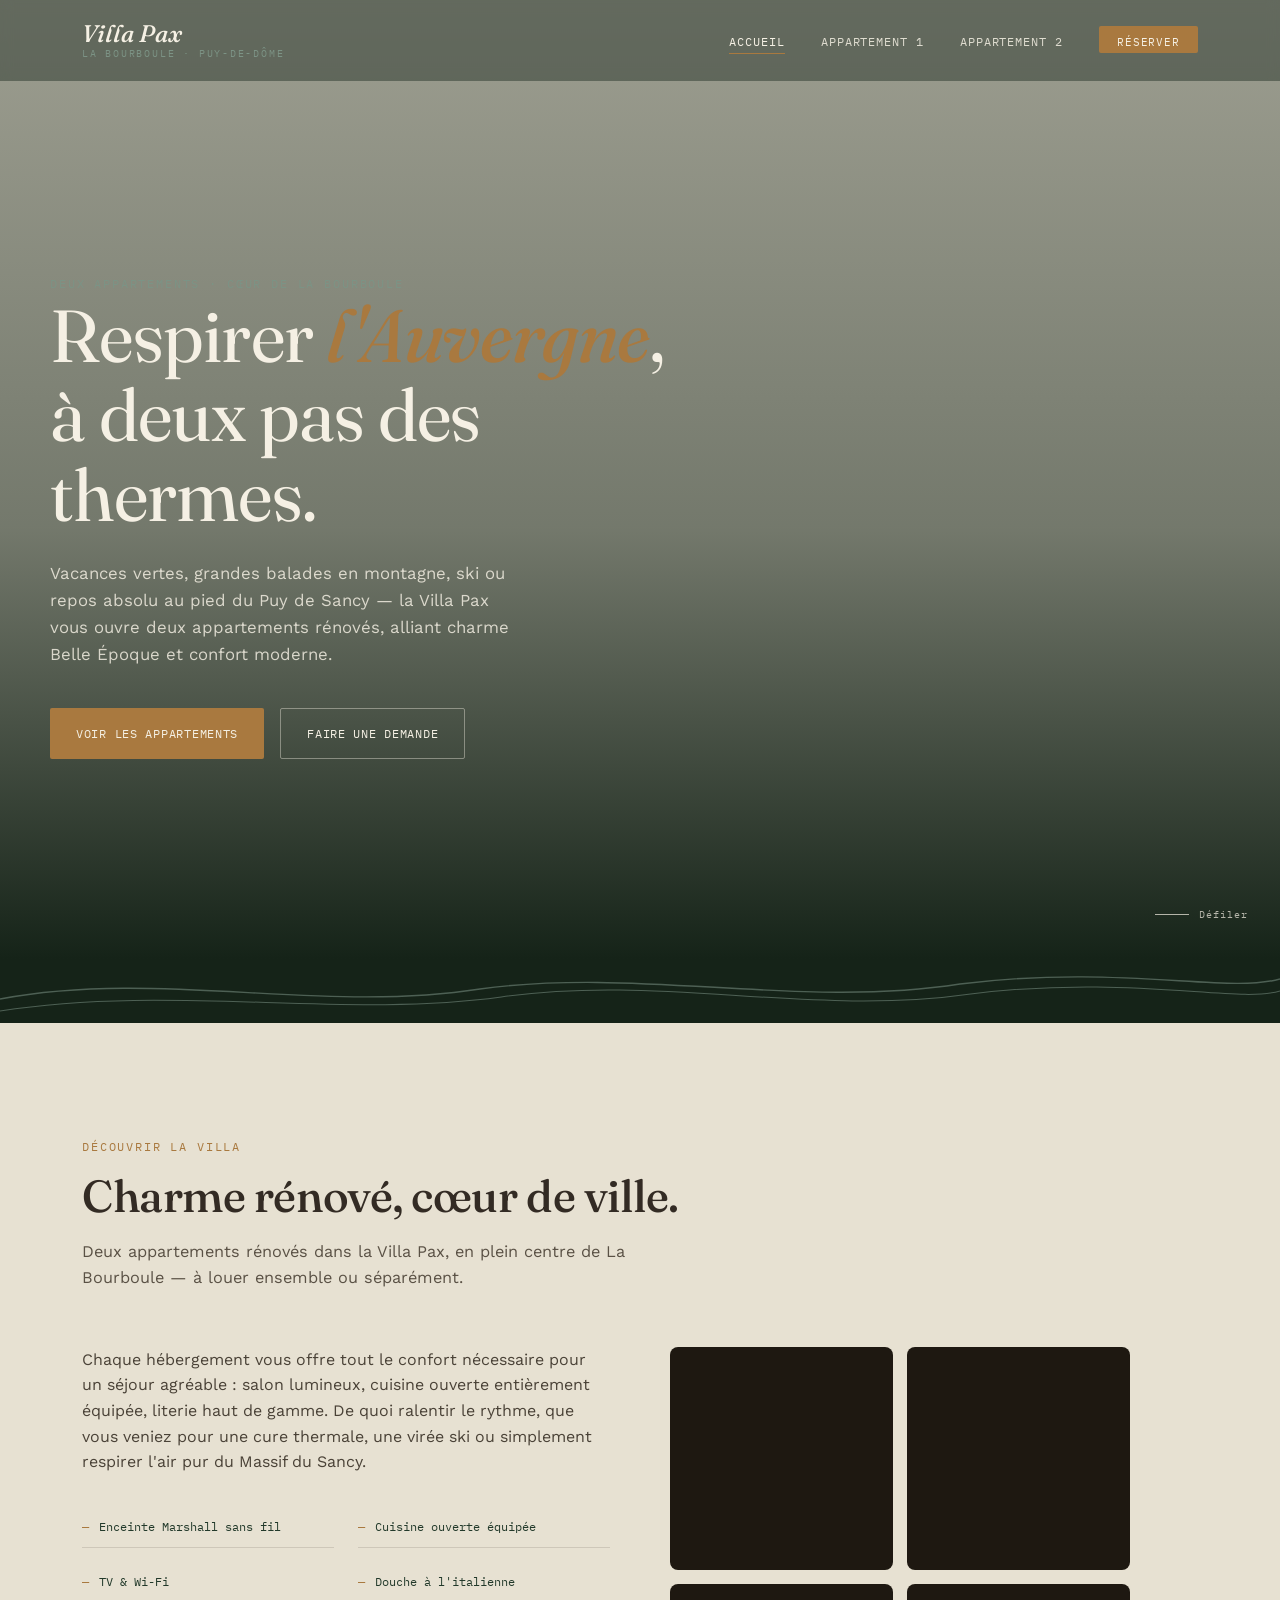
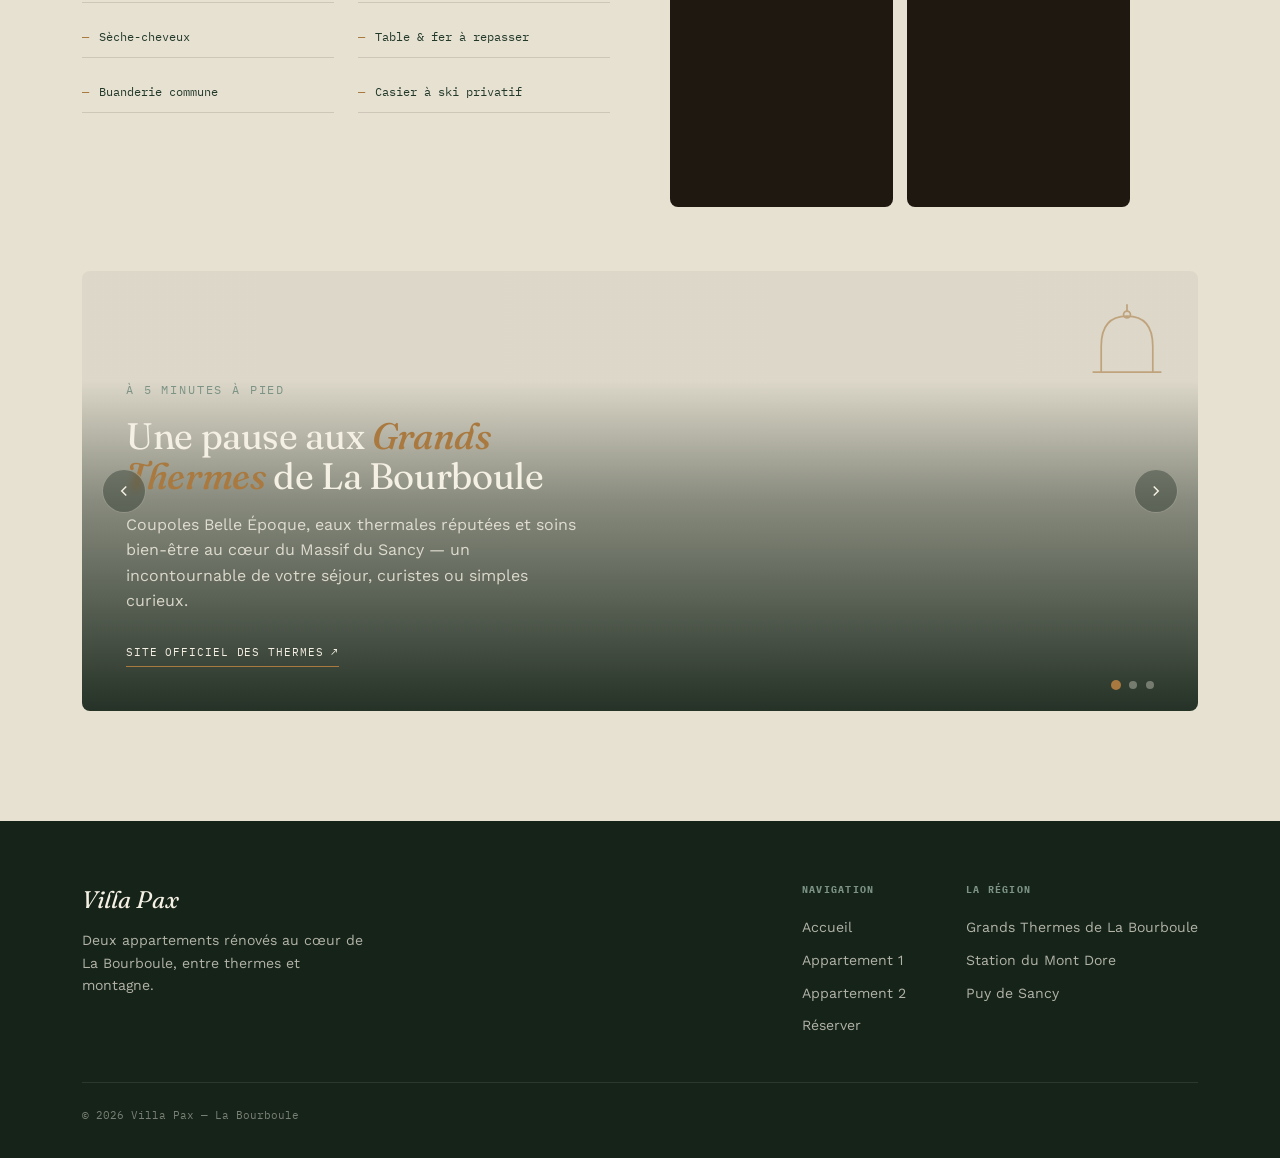
==== commit c6d2fa99: "Add files via upload" ====
--- a/index.html
+++ b/index.html
@@ -16,7 +16,7 @@
 <link rel="preconnect" href="https://fonts.googleapis.com">
 <link rel="preconnect" href="https://fonts.gstatic.com" crossorigin>
 <link href="https://fonts.googleapis.com/css2?family=Fraunces:ital,opsz,wght@0,9..144,300;0,9..144,400;0,9..144,500;0,9..144,600;1,9..144,400;1,9..144,500&family=Work+Sans:wght@300;400;500;600&family=IBM+Plex+Mono:wght@400;500&display=swap" rel="stylesheet">
-<link rel="stylesheet" href="assets/style.css">
+<link rel="stylesheet" href="style.css">
 <script type="application/ld+json">
 {"@context":"https://schema.org","@type":"LodgingBusiness","name":"Villa Pax","description":"Deux appartements rénovés à louer au cœur de La Bourboule, à deux pas des Grands Thermes et du Mont Dore.","address":{"@type":"PostalAddress","addressLocality":"La Bourboule","addressRegion":"Puy-de-Dôme","addressCountry":"FR"}}
 </script>
@@ -211,6 +211,6 @@
   </div>
 </footer>
 
-<script src="assets/script.js"></script>
+<script src="script.js"></script>
 </body>
 </html>
--- a/style.css
+++ b/style.css
@@ -0,0 +1,457 @@
+  :root{
+    --stone:#E7E1D2;
+    --stone-dark:#DBD2BB;
+    --forest:#22392A;
+    --forest-deep:#152318;
+    --slate:#332B24;
+    --sage:#7C9385;
+    --brass:#A9793F;
+    --cream:#F5F0E4;
+    --line:rgba(51,43,36,0.14);
+    --font-display:'Fraunces', serif;
+    --font-body:'Work Sans', sans-serif;
+    --font-mono:'IBM Plex Mono', monospace;
+  }
+
+  *{box-sizing:border-box; margin:0; padding:0;}
+  html{scroll-behavior:smooth;}
+  body{
+    font-family:var(--font-body);
+    background:var(--stone);
+    color:var(--slate);
+    line-height:1.6;
+    -webkit-font-smoothing:antialiased;
+    overflow-x:hidden;
+  }
+  img{max-width:100%; display:block;}
+  a{color:inherit; text-decoration:none;}
+  ul{list-style:none;}
+
+  h1,h2,h3{font-family:var(--font-display); font-weight:500; line-height:1.08; letter-spacing:-0.01em;}
+  .eyebrow{
+    font-family:var(--font-mono);
+    font-size:0.72rem;
+    letter-spacing:0.16em;
+    text-transform:uppercase;
+    color:var(--brass);
+  }
+
+  .wrap{max-width:1180px; margin:0 auto; padding:0 32px;}
+  @media (max-width:640px){ .wrap{padding:0 20px;} }
+
+  :focus-visible{outline:2px solid var(--brass); outline-offset:3px;}
+
+  @media (prefers-reduced-motion: reduce){
+    *{animation-duration:0.01ms !important; transition-duration:0.01ms !important; scroll-behavior:auto !important;}
+  }
+
+  /* ---------- HEADER ---------- */
+  header{
+    position:fixed; top:0; left:0; right:0; z-index:100;
+    padding:22px 0;
+    background:rgba(21,35,24,0.42);
+    backdrop-filter:blur(6px);
+    -webkit-backdrop-filter:blur(6px);
+    transition:background 0.4s ease, padding 0.4s ease, box-shadow 0.4s ease;
+  }
+  header.scrolled{
+    background:rgba(231,225,210,0.92);
+    backdrop-filter:blur(10px);
+    -webkit-backdrop-filter:blur(10px);
+    padding:14px 0;
+    box-shadow:0 1px 0 var(--line);
+  }
+  header .wrap{display:flex; align-items:center; justify-content:space-between;}
+  .brand{display:flex; flex-direction:column; line-height:1;}
+  .brand-name{
+    font-family:var(--font-display); font-style:italic; font-weight:500;
+    font-size:1.5rem; color:var(--cream);
+    transition:color 0.4s ease;
+  }
+  .brand-place{
+    font-family:var(--font-mono); font-size:0.62rem; letter-spacing:0.18em;
+    color:var(--sage); margin-top:3px; text-transform:uppercase;
+  }
+  header.scrolled .brand-name{color:var(--forest);}
+
+  nav.main-nav ul{display:flex; gap:36px;}
+  nav.main-nav a{
+    font-family:var(--font-mono); font-size:0.72rem; letter-spacing:0.08em;
+    text-transform:uppercase; color:var(--cream); opacity:0.85;
+    padding-bottom:4px; border-bottom:1px solid transparent;
+    transition:color 0.4s ease, border-color 0.2s ease;
+  }
+  header.scrolled nav.main-nav a{color:var(--slate);}
+  nav.main-nav a:hover{border-color:var(--brass); opacity:1;}
+  nav.main-nav a.active{border-color:var(--brass); opacity:1;}
+
+  .nav-cta{
+    font-family:var(--font-mono) !important; font-size:0.7rem !important;
+    background:var(--brass); color:var(--cream) !important;
+    padding:9px 18px; border-radius:2px; opacity:1 !important;
+    border-bottom:none !important;
+  }
+  .nav-cta:hover{background:#8f6431;}
+
+  .menu-toggle{display:none;}
+  .nav-toggle-input{
+    position:absolute; width:1px; height:1px; padding:0; margin:-1px;
+    overflow:hidden; clip:rect(0,0,0,0); white-space:nowrap; border:0;
+  }
+
+  @media (max-width:860px){
+    nav.main-nav ul{
+      position:fixed; inset:0 0 0 auto; width:78vw; max-width:320px;
+      background:var(--forest-deep); flex-direction:column; gap:0;
+      padding:100px 32px 32px; transform:translateX(100%);
+      transition:transform 0.45s cubic-bezier(.7,0,.2,1);
+    }
+    .nav-toggle-input:checked ~ .main-nav ul{transform:translateX(0);}
+    nav.main-nav a{color:var(--cream); opacity:1; padding:16px 0; border-bottom:1px solid rgba(245,240,228,0.1); width:100%;}
+    .nav-cta{margin-top:20px; display:inline-block; text-align:center;}
+    .menu-toggle{
+      display:flex; align-items:center; justify-content:center;
+      z-index:110; background:none; border:none; cursor:pointer;
+      width:28px; height:20px; position:relative;
+    }
+    .menu-toggle span{
+      position:absolute; left:0; width:100%; height:2px; background:var(--cream);
+      transition:all 0.3s ease;
+    }
+    header.scrolled .menu-toggle span{background:var(--slate);}
+    .menu-toggle span:nth-child(1){top:0;}
+    .menu-toggle span:nth-child(2){top:9px;}
+    .menu-toggle span:nth-child(3){top:18px;}
+    .nav-toggle-input:checked ~ .menu-toggle span:nth-child(1){transform:translateY(9px) rotate(45deg); background:var(--cream) !important;}
+    .nav-toggle-input:checked ~ .menu-toggle span:nth-child(2){opacity:0;}
+    .nav-toggle-input:checked ~ .menu-toggle span:nth-child(3){transform:translateY(-9px) rotate(-45deg); background:var(--cream) !important;}
+  }
+
+  /* ---------- HERO ---------- */
+  .hero{
+    position:relative; min-height:100vh; display:flex; align-items:flex-end; overflow:hidden;
+  }
+  .hero-bg{position:absolute; inset:0; z-index:0;}
+  .hero-bg-layer{
+    position:absolute; inset:0; background-size:cover; background-position:center;
+    opacity:0; transition:opacity 2s ease;
+  }
+  .hero-bg-layer.active{opacity:1;}
+  .hero-overlay{
+    position:absolute; inset:0; z-index:1;
+    background:linear-gradient(180deg, rgba(21,35,24,0.35) 0%, rgba(21,35,24,0.55) 55%, var(--forest-deep) 100%);
+  }
+  .hero-inner{position:relative; z-index:2; padding:160px 0 90px; width:100%;}
+  .hero-eyebrow{color:var(--sage); margin-bottom:22px;}
+  .hero h1{
+    font-size:clamp(2.4rem, 6vw, 4.6rem); color:var(--cream); max-width:14ch;
+    font-weight:400;
+  }
+  .hero h1 em{font-style:italic; color:var(--brass); font-weight:500;}
+  .hero p.lede{
+    font-size:1.05rem; color:rgba(245,240,228,0.82); max-width:46ch; margin-top:26px;
+  }
+  .hero-cta{display:flex; gap:16px; margin-top:40px; flex-wrap:wrap;}
+  .btn{
+    display:inline-flex; align-items:center; gap:8px;
+    font-family:var(--font-mono); font-size:0.75rem; letter-spacing:0.06em; text-transform:uppercase;
+    padding:15px 26px; border-radius:2px; transition:all 0.25s ease;
+  }
+  .btn-primary{background:var(--brass); color:var(--cream);}
+  .btn-primary:hover{background:#8f6431; transform:translateY(-1px);}
+  .btn-ghost{border:1px solid rgba(245,240,228,0.4); color:var(--cream);}
+  .btn-ghost:hover{border-color:var(--cream); background:rgba(245,240,228,0.08);}
+
+  .hero-scroll{
+    position:absolute; right:32px; bottom:36px; z-index:2;
+    font-family:var(--font-mono); font-size:0.65rem; color:var(--cream); opacity:0.7;
+    display:flex; align-items:center; gap:10px; letter-spacing:0.1em;
+  }
+  .hero-scroll .line{width:34px; height:1px; background:var(--cream); position:relative; overflow:hidden;}
+  .hero-scroll .line::after{
+    content:''; position:absolute; left:-100%; top:0; width:100%; height:100%; background:var(--brass);
+    animation:slide 2.2s ease-in-out infinite;
+  }
+  @keyframes slide{ 50%{left:100%;} 100%{left:100%;} }
+
+  /* ---------- CONTOUR DIVIDER (signature element) ---------- */
+  .contour{ width:100%; height:64px; display:block; }
+  .contour path{ fill:none; stroke:var(--sage); }
+  .contour-forest{ background:var(--forest-deep); }
+  .contour-forest path{ stroke:var(--sage); opacity:0.55; }
+  .contour-stone path{ stroke:var(--forest); opacity:0.25; }
+  .contour-stone{ background:var(--stone); }
+
+  /* ---------- SECTION GENERIC ---------- */
+  section{padding:110px 0;}
+  @media (max-width:640px){ section{padding:70px 0;} }
+  .section-head{max-width:640px; margin-bottom:56px;}
+  .section-head h2{font-size:clamp(1.9rem, 3.6vw, 2.8rem); margin-top:14px;}
+  .section-head p{margin-top:18px; font-size:1.02rem; color:#5a5145; max-width:56ch;}
+
+  /* Par défaut, tout le contenu est visible (aucune dépendance à JS pour être vu).
+     Le JS ajoute la classe .reveal-init pour activer l'animation d'apparition ;
+     si JS est absent ou échoue, le contenu reste simplement visible sans animation. */
+  .reveal{opacity:1; transform:none;}
+  .reveal.reveal-init{opacity:0; transform:translateY(28px); transition:opacity 0.8s ease, transform 0.8s ease;}
+  .reveal.reveal-init.is-visible{opacity:1; transform:translateY(0);}
+
+  /* ---------- DECOUVRIR ---------- */
+  #decouvrir{background:var(--stone);}
+  .discover-grid{display:grid; grid-template-columns:1fr 1fr; gap:60px; align-items:start;}
+  @media (max-width:860px){ .discover-grid{grid-template-columns:1fr; gap:40px;} }
+  .discover-text p{margin-bottom:18px; color:#4a4237;}
+  .amenities{display:grid; grid-template-columns:1fr 1fr; gap:14px 24px; margin-top:32px;}
+  .amenities li{
+    font-family:var(--font-mono); font-size:0.78rem; color:var(--forest);
+    padding:10px 0; border-bottom:1px solid var(--line); display:flex; gap:10px; align-items:baseline;
+  }
+  .amenities li::before{content:'—'; color:var(--brass);}
+
+  /* ---------- PHOTO SYSTEM (hover caption) ---------- */
+  .photo{
+    position:relative; overflow:hidden; border-radius:6px; aspect-ratio:4/3; min-height:160px;
+    background:var(--stone-dark);
+  }
+  .photo img{width:100%; height:100%; object-fit:cover; display:block; transition:transform 0.7s ease;}
+  .photo:hover img, .photo:focus-within img{transform:scale(1.07);}
+  .photo-caption{
+    position:absolute; inset:auto 0 0 0; padding:16px 18px 14px;
+    background:linear-gradient(180deg, transparent, rgba(21,35,24,0.92));
+    color:var(--cream); font-family:var(--font-mono); font-size:0.68rem;
+    letter-spacing:0.1em; text-transform:uppercase;
+    display:flex; align-items:center; gap:9px;
+    transform:translateY(115%); transition:transform 0.35s ease;
+  }
+  .photo-caption::before{content:''; width:14px; height:1px; background:var(--brass); flex:none;}
+  .photo:hover .photo-caption, .photo:focus-within .photo-caption{transform:translateY(0);}
+
+  /* Discover bento */
+  /* Discover mosaic — 2x2 tiles, each cross-fading between photos */
+  .discover-mosaic{
+    display:grid; grid-template-columns:1fr 1fr; grid-template-rows:1fr 1fr;
+    gap:14px; aspect-ratio:1/1; min-height:340px; max-width:460px;
+  }
+  .mosaic-tile{position:relative; border-radius:8px; overflow:hidden; background:#1E1811;}
+  .mosaic-layer{
+    position:absolute; inset:0; background-size:cover; background-position:center;
+    opacity:0; transition:opacity 1.6s ease;
+  }
+  .mosaic-layer.active{opacity:1;}
+  @media (max-width:640px){
+    .discover-mosaic{max-width:340px; margin:0 auto;}
+  }
+
+  /* ---------- THERMES CAROUSEL (modern banner, 3 slides) ----------
+     Par défaut (sans JS) : les 3 bandeaux sont empilés et tous visibles.
+     Avec JS : la classe .js-active bascule vers un carrousel défilant. */
+  .thermes-carousel{
+    margin-top:64px; position:relative;
+  }
+  .thermes-track{display:flex; flex-direction:column; gap:16px;}
+  .thermes-modern{
+    position:relative; flex:0 0 auto; min-height:440px; display:flex; align-items:flex-end;
+    background-size:cover; background-position:center; border-radius:8px; overflow:hidden;
+  }
+  .thermes-carousel.js-active{border-radius:8px; overflow:hidden; min-height:440px;}
+  .thermes-carousel.js-active .thermes-track{
+    flex-direction:row; flex-wrap:nowrap; gap:0; height:100%;
+    transition:transform 0.9s cubic-bezier(.7,0,.2,1);
+  }
+  .thermes-carousel.js-active .thermes-modern{flex:0 0 100%; min-height:440px; border-radius:0;}
+  .thermes-modern::before{
+    content:''; position:absolute; inset:0;
+    background:linear-gradient(0deg, rgba(21,35,24,0.92) 0%, rgba(21,35,24,0.45) 48%, rgba(21,35,24,0.05) 75%);
+  }
+  .thermes-dome{position:absolute; top:28px; right:28px; width:86px; height:86px; opacity:0.55; z-index:1;}
+  .thermes-content{position:relative; z-index:1; padding:44px; max-width:560px;}
+  .thermes-content .eyebrow{color:var(--sage);}
+  .thermes-content h3{
+    font-size:clamp(1.7rem,3vw,2.3rem); color:var(--cream); font-weight:400; margin:14px 0 16px;
+  }
+  .thermes-content h3 em{color:var(--brass); font-style:italic; font-weight:500;}
+  .thermes-content p{color:rgba(245,240,228,0.82); max-width:46ch; margin-bottom:24px;}
+  .thermes-link{
+    display:inline-flex; align-items:center; gap:8px;
+    font-family:var(--font-mono); font-size:0.7rem; letter-spacing:0.08em; text-transform:uppercase;
+    color:var(--cream); border-bottom:1px solid var(--brass); padding-bottom:4px; transition:opacity 0.2s ease;
+  }
+  .thermes-link:hover{opacity:0.75;}
+  /* Points et flèches : uniquement utiles (et affichés) en mode carrousel JS */
+  .thermes-dots{display:none; position:absolute; z-index:2; bottom:22px; right:44px; gap:9px;}
+  .thermes-carousel.js-active .thermes-dots{display:flex;}
+  .thermes-dot{width:8px; height:8px; border-radius:50%; background:rgba(245,240,228,0.35); transition:background 0.3s ease, transform 0.3s ease;}
+  .thermes-dot.active{background:var(--brass); transform:scale(1.25);}
+  .thermes-arrow{
+    display:none;
+    position:absolute; top:50%; z-index:2; transform:translateY(-50%);
+    width:44px; height:44px; border-radius:50%; border:1px solid rgba(245,240,228,0.35);
+    background:rgba(21,35,24,0.35); backdrop-filter:blur(4px); -webkit-backdrop-filter:blur(4px); color:var(--cream);
+    align-items:center; justify-content:center; cursor:pointer;
+    transition:background 0.25s ease, border-color 0.25s ease;
+  }
+  .thermes-carousel.js-active .thermes-arrow{display:flex;}
+  .thermes-arrow:hover{background:var(--brass); border-color:var(--brass);}
+  .thermes-arrow svg{width:18px; height:18px;}
+  .thermes-arrow.prev{left:20px;}
+  .thermes-arrow.next{right:20px;}
+  @media (max-width:640px){
+    .thermes-arrow{width:36px; height:36px;}
+    .thermes-arrow.prev{left:12px;}
+    .thermes-arrow.next{right:12px;}
+  }
+  @media (max-width:640px){
+    .thermes-carousel.js-active{min-height:360px;}
+    .thermes-modern{min-height:360px;}
+    .thermes-content{padding:28px;}
+    .thermes-dome{width:56px; height:56px; top:18px; right:18px;}
+    .thermes-dots{right:28px; bottom:16px;}
+  }
+
+  /* ---------- FLOOR PLAN ---------- */
+  .plan-block{
+    display:grid; grid-template-columns:0.95fr 1.05fr; gap:56px; align-items:center;
+    margin-bottom:60px; padding:36px; border-radius:8px;
+    background:rgba(245,240,228,0.04); border:1px solid rgba(245,240,228,0.12);
+  }
+  .plan-visual{
+    background:var(--cream); border-radius:6px; padding:22px;
+    box-shadow:0 24px 48px rgba(0,0,0,0.28);
+  }
+  .plan-visual img{width:100%; border-radius:2px;}
+  .plan-info .eyebrow{color:var(--sage);}
+  .plan-info h3{font-size:1.6rem; font-style:italic; font-weight:500; color:var(--cream); margin:12px 0 14px;}
+  .plan-info p{color:rgba(245,240,228,0.75); max-width:40ch;}
+  .plan-tags{display:flex; flex-wrap:wrap; gap:10px; margin-top:20px;}
+  .plan-tags span{
+    font-family:var(--font-mono); font-size:0.66rem; letter-spacing:0.06em; text-transform:uppercase;
+    border:1px solid rgba(245,240,228,0.25); color:rgba(245,240,228,0.85);
+    padding:7px 12px; border-radius:2px;
+  }
+  @media (max-width:860px){
+    .plan-block{grid-template-columns:1fr; padding:26px;}
+  }
+
+  /* ---------- ROOM PHOTO GROUPS ---------- */
+  .room-block{margin-bottom:36px;}
+  .room-block:last-child{margin-bottom:0;}
+  .room-label{display:block; margin-bottom:14px;}
+  .room-photos{display:grid; gap:12px;}
+  .room-photos.cols-1{grid-template-columns:1fr;}
+  .room-photos.cols-1 .photo{aspect-ratio:16/9;}
+  .room-photos.cols-1 .photo.portrait{aspect-ratio:3/4; max-width:420px; margin:0 auto;}
+  .room-photos.cols-2{grid-template-columns:1fr 1fr;}
+  .room-photos.cols-3{grid-template-columns:repeat(3,1fr);}
+  @media (max-width:640px){
+    .room-photos.cols-2, .room-photos.cols-3{grid-template-columns:1fr 1fr;}
+  }
+  @media (max-width:480px){
+    .room-photos.cols-1, .room-photos.cols-2, .room-photos.cols-3{grid-template-columns:1fr;}
+  }
+
+  /* ---------- APARTMENTS ---------- */
+  .apt-section{background:var(--forest-deep); color:var(--cream);}
+  .apt-section .section-head p{color:rgba(245,240,228,0.72);}
+  .apt-section .eyebrow{color:var(--sage);}
+
+  .apt-top{display:flex; flex-wrap:wrap; justify-content:space-between; align-items:flex-end; gap:24px; margin-bottom:48px;}
+  .apt-stats{display:flex; gap:36px; flex-wrap:wrap;}
+  .stat{font-family:var(--font-mono);}
+  .stat .num{font-size:1.6rem; color:var(--brass); display:block;}
+  .stat .label{font-size:0.62rem; letter-spacing:0.12em; text-transform:uppercase; color:rgba(245,240,228,0.6);}
+
+  .apt-body{display:grid; grid-template-columns:1.1fr 0.9fr; gap:70px; margin-top:60px;}
+  @media (max-width:860px){ .apt-body{grid-template-columns:1fr; gap:40px;} }
+  .apt-body p{color:rgba(245,240,228,0.78); margin-bottom:16px;}
+  .apt-body p strong{color:var(--cream);}
+
+  .room-list{margin-top:8px;}
+  .room-list li{
+    display:flex; justify-content:space-between; gap:20px;
+    padding:14px 0; border-bottom:1px solid rgba(245,240,228,0.14);
+    font-size:0.92rem;
+  }
+  .room-list li span:last-child{
+    font-family:var(--font-mono); font-size:0.78rem; color:var(--sage); text-align:right;
+  }
+  @media (max-width:480px){
+    .room-list li{flex-direction:column; align-items:flex-start; gap:4px;}
+    .room-list li span:last-child{text-align:left;}
+  }
+
+  .locate-box{
+    background:rgba(245,240,228,0.05); border:1px solid rgba(245,240,228,0.14);
+    padding:28px; border-radius:3px; margin-top:8px;
+  }
+  .locate-box h3{font-size:1rem; font-style:italic; margin-bottom:16px; color:var(--brass); font-weight:500;}
+  .locate-box ul li{
+    font-family:var(--font-mono); font-size:0.78rem; padding:9px 0;
+    border-bottom:1px dashed rgba(245,240,228,0.14);
+    display:flex; justify-content:space-between; gap:12px; color:rgba(245,240,228,0.85);
+  }
+  .locate-box ul li:last-child{border-bottom:none;}
+  .locate-box ul li b{color:var(--cream); font-weight:500; text-align:right;}
+  @media (max-width:480px){
+    .locate-box ul li{flex-direction:column; align-items:flex-start; gap:2px;}
+    .locate-box ul li b{text-align:left;}
+  }
+
+  /* ---------- TARIFS / RESERVATION ---------- */
+  #reserver{background:var(--stone);}
+  .price-banner{
+    display:flex; flex-wrap:wrap; gap:24px; justify-content:space-between; align-items:center;
+    background:var(--forest); color:var(--cream); padding:34px 40px; border-radius:3px; margin-bottom:64px;
+  }
+  .price-banner .tag{
+    font-family:var(--font-mono); font-size:0.68rem; letter-spacing:0.1em; text-transform:uppercase;
+    background:var(--brass); padding:5px 12px; border-radius:2px; display:inline-block; margin-bottom:10px;
+  }
+  .price-banner h3{font-size:1.4rem; font-style:italic; font-weight:500;}
+  .price-banner p{color:rgba(245,240,228,0.75); font-size:0.92rem; margin-top:4px;}
+
+  .contact-grid{display:grid; grid-template-columns:0.9fr 1.1fr; gap:70px;}
+  @media (max-width:860px){ .contact-grid{grid-template-columns:1fr; gap:44px;} }
+  .contact-info p{color:#4a4237; margin-bottom:22px;}
+  .contact-info .addr{font-family:var(--font-mono); font-size:0.85rem; color:var(--forest); line-height:2;}
+
+  form{display:flex; flex-direction:column; gap:20px;}
+  .form-row{display:grid; grid-template-columns:1fr 1fr; gap:20px;}
+  @media (max-width:520px){ .form-row{grid-template-columns:1fr;} }
+  label{font-family:var(--font-mono); font-size:0.68rem; letter-spacing:0.08em; text-transform:uppercase; color:var(--forest); margin-bottom:8px; display:block;}
+  input, textarea{
+    width:100%; background:transparent; border:none; border-bottom:1px solid rgba(51,43,36,0.3);
+    padding:10px 2px; font-family:var(--font-body); font-size:0.95rem; color:var(--slate);
+    transition:border-color 0.25s ease;
+  }
+  input:focus, textarea:focus{border-color:var(--brass);}
+  textarea{resize:vertical; min-height:90px;}
+  .field{display:flex; flex-direction:column;}
+  form button{align-self:flex-start; margin-top:8px; border:none; cursor:pointer;}
+  .form-note{font-family:var(--font-mono); font-size:0.68rem; color:#7a6f5f; margin-top:6px;}
+
+  /* ---------- FOOTER ---------- */
+  footer{background:var(--forest-deep); color:rgba(245,240,228,0.7); padding:60px 0 34px;}
+  .footer-top{display:flex; flex-wrap:wrap; justify-content:space-between; gap:40px; margin-bottom:40px;}
+  .footer-brand{font-family:var(--font-display); font-style:italic; font-size:1.5rem; color:var(--cream); margin-bottom:10px;}
+  .footer-cols{display:flex; gap:60px; flex-wrap:wrap;}
+  .footer-cols h4{font-family:var(--font-mono); font-size:0.65rem; letter-spacing:0.12em; text-transform:uppercase; color:var(--sage); margin-bottom:14px;}
+  .footer-cols li{font-size:0.88rem; padding:5px 0;}
+  .footer-cols a:hover{color:var(--brass);}
+  .footer-bottom{
+    border-top:1px solid rgba(245,240,228,0.1); padding-top:24px;
+    font-family:var(--font-mono); font-size:0.68rem; display:flex; justify-content:space-between; flex-wrap:wrap; gap:10px;
+    color:rgba(245,240,228,0.45);
+  }
+
+  /* Ajustements pour les pages secondaires (sans hero plein écran) */
+  .page-banner{
+    position:relative; min-height:46vh; display:flex; align-items:flex-end; overflow:hidden;
+    background-size:cover; background-position:center;
+  }
+  .page-banner::before{
+    content:''; position:absolute; inset:0;
+    background:linear-gradient(180deg, rgba(21,35,24,0.35) 0%, rgba(21,35,24,0.65) 100%);
+  }
+  .page-banner-inner{position:relative; z-index:1; padding:150px 0 50px;}
+  .page-banner-inner h1{color:var(--cream); font-size:clamp(2.2rem,5vw,3.4rem); font-weight:400;}
+  .page-banner-inner .eyebrow{color:var(--sage);}
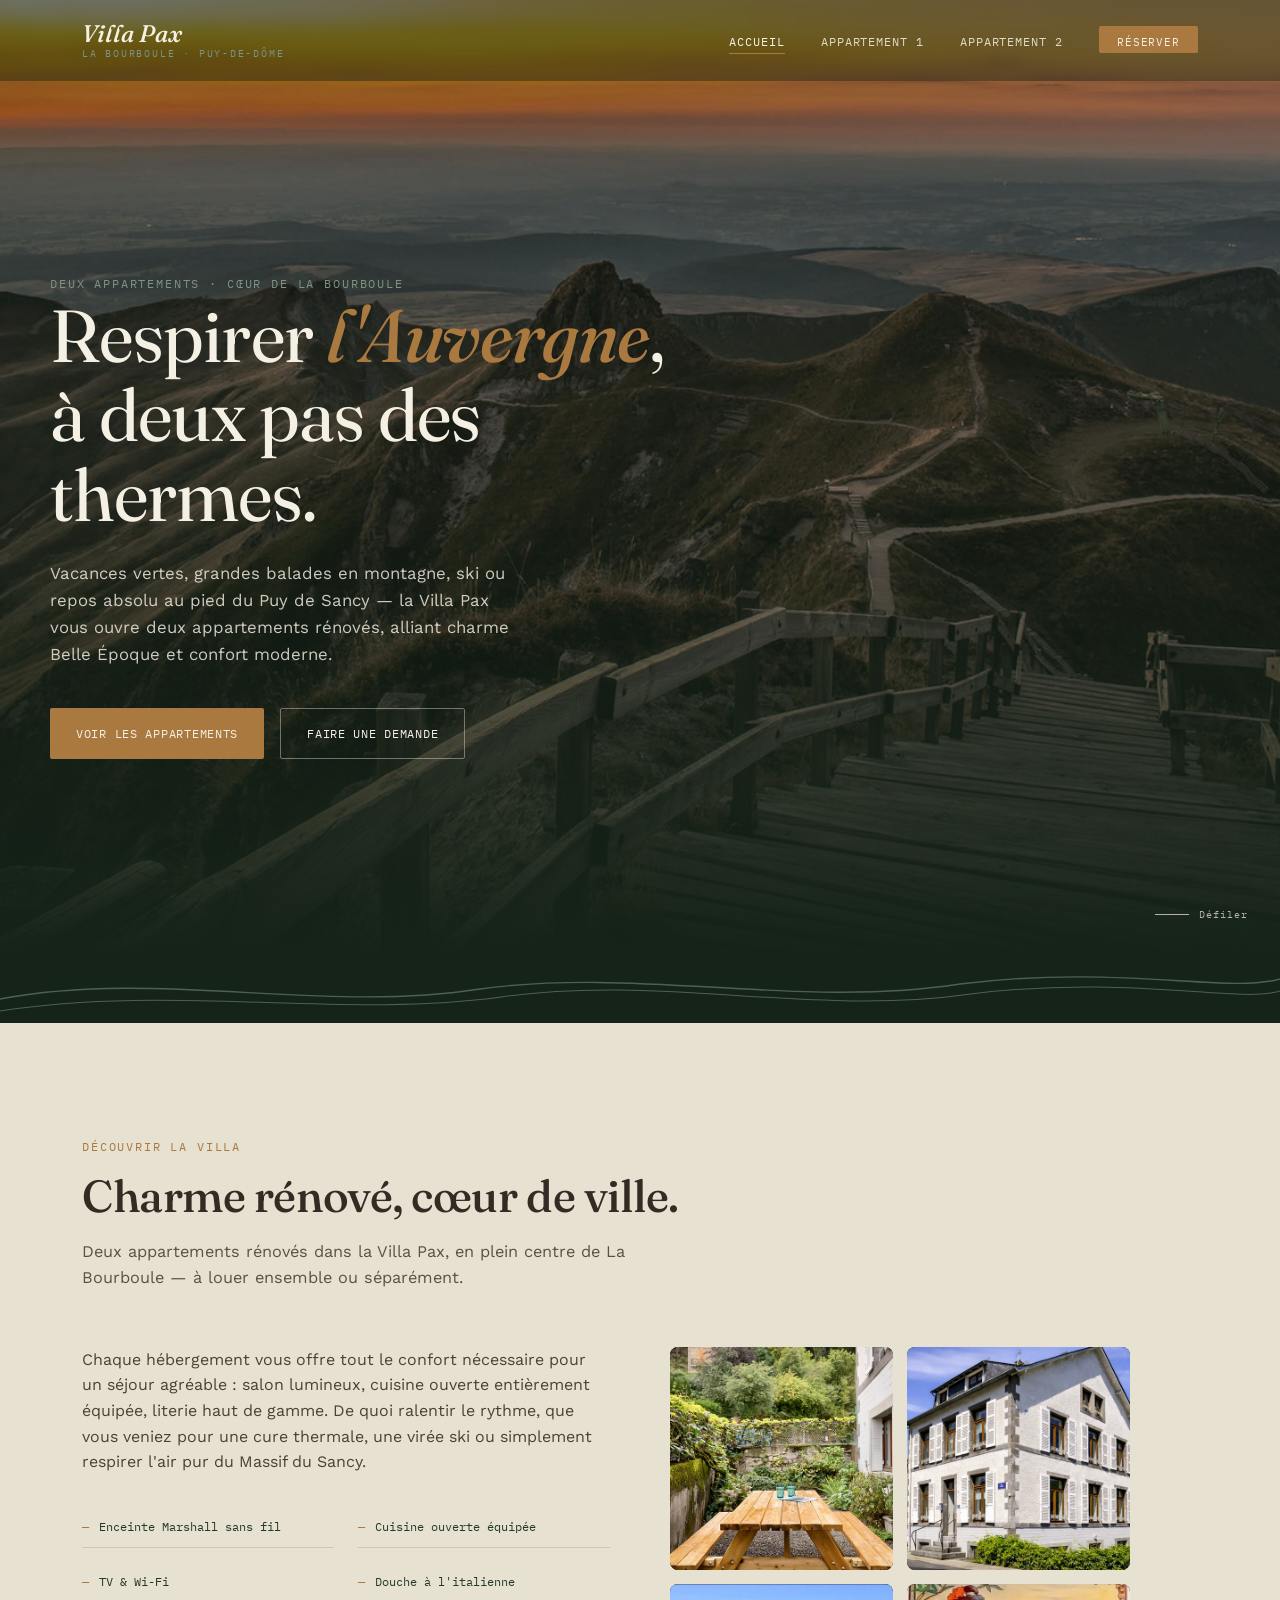
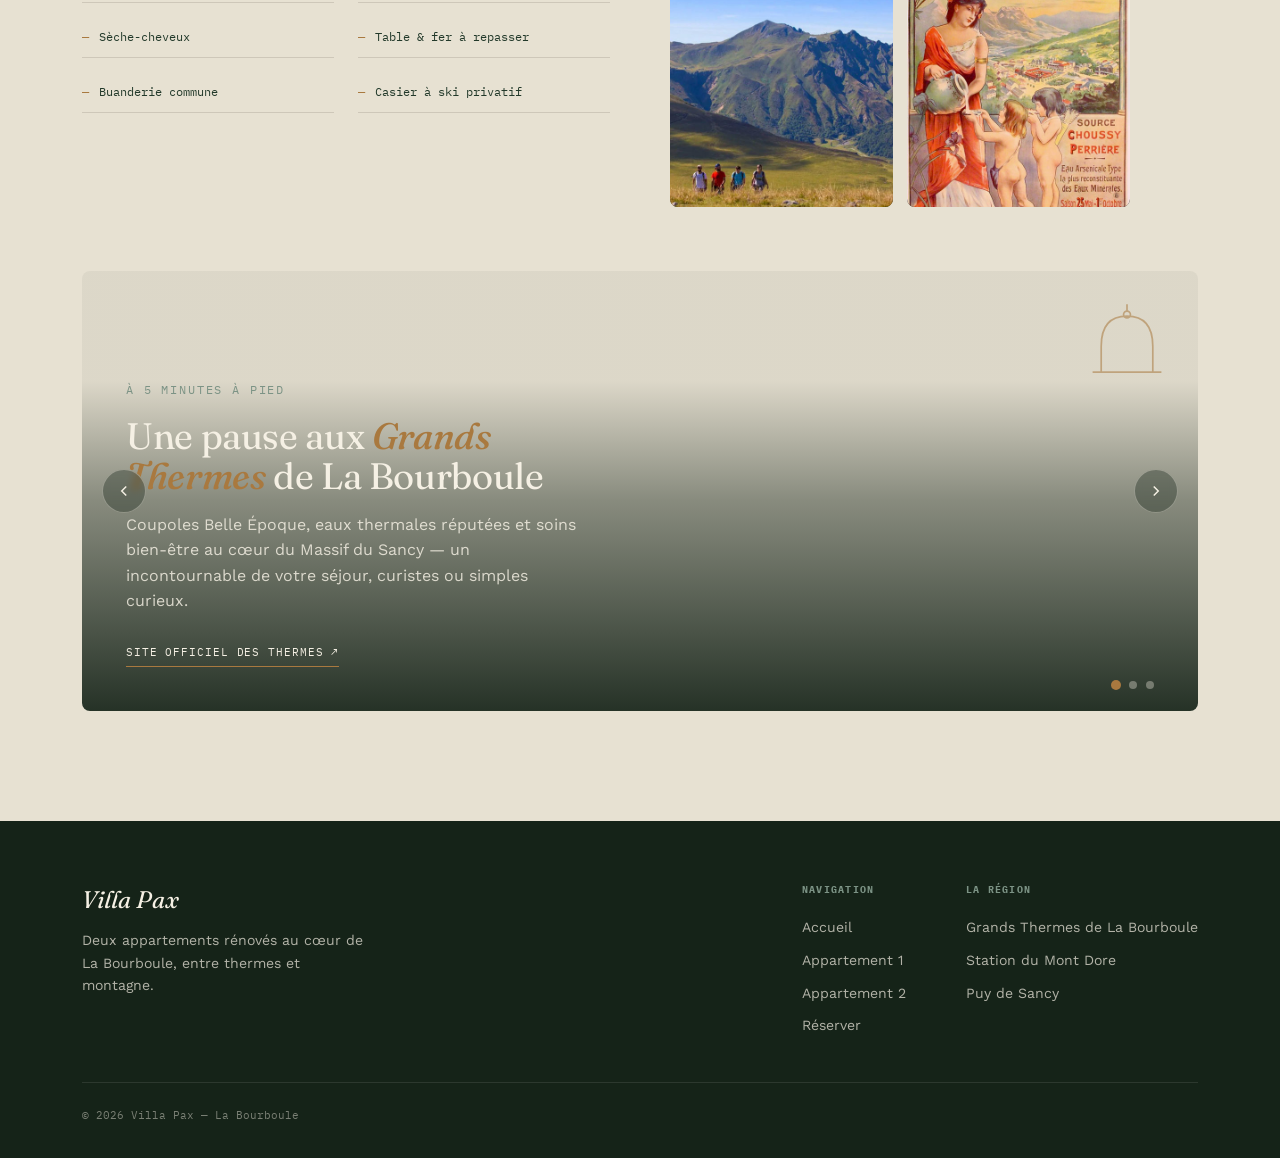
==== commit efea3228: "Add files via upload" ====
--- a/index.html
+++ b/index.html
@@ -3,13 +3,13 @@
 <head>
 <meta charset="UTF-8">
 <meta name="viewport" content="width=device-width, initial-scale=1.0">
-<title>Villa Pax — La Bourboule | Appartements rénovés au cœur du Massif du Sancy</title>
+<title>Villa Pax &mdash; La Bourboule | Appartements rénovés au cœur du Massif du Sancy</title>
 <meta name="description" content="Deux appartements rénovés à louer au cœur de La Bourboule, à deux pas des Grands Thermes et du Mont Dore.">
 <meta name="robots" content="index, follow">
 <meta name="theme-color" content="#22392A">
 <link rel="canonical" href="https://votre-nom-utilisateur.github.io/villa-pax/">
 <meta property="og:type" content="website">
-<meta property="og:title" content="Villa Pax — La Bourboule | Appartements rénovés au cœur du Massif du Sancy">
+<meta property="og:title" content="Villa Pax &mdash; La Bourboule | Appartements rénovés au cœur du Massif du Sancy">
 <meta property="og:description" content="Deux appartements rénovés à louer au cœur de La Bourboule, à deux pas des Grands Thermes et du Mont Dore.">
 <meta property="og:locale" content="fr_FR">
 <link rel="icon" href="data:image/svg+xml,%3Csvg xmlns='http://www.w3.org/2000/svg' viewBox='0 0 100 100'%3E%3Crect width='100' height='100' rx='16' fill='%2322392A'/%3E%3Ctext x='50' y='68' font-size='58' text-anchor='middle' fill='%23A9793F' font-family='Georgia,serif'%3EP%3C/text%3E%3C/svg%3E">
@@ -46,16 +46,16 @@
 
 <section class="hero" id="accueil">
   <div class="hero-bg" id="heroBg">
-    <div class="hero-bg-layer active" style="background-image:url('https://static.wixstatic.com/media/16107b_0d527b67a4114037b65c5ece798d4757~mv2.jpg/v1/fit/w_1920,h_808,q_90,enc_avif,quality_auto/16107b_0d527b67a4114037b65c5ece798d4757~mv2.jpg')"></div>
-    <div class="hero-bg-layer" style="background-image:url('https://static.wixstatic.com/media/16107b_dd0730d302af49d98e126f30f4790446~mv2.png/v1/fit/w_1672,h_704,q_90,enc_avif,quality_auto/16107b_dd0730d302af49d98e126f30f4790446~mv2.png')"></div>
-    <div class="hero-bg-layer" style="background-image:url('https://static.wixstatic.com/media/16107b_870bf6d4c8f041018aea53ee70f27177~mv2.jpeg/v1/fit/w_1500,h_632,q_90,enc_avif,quality_auto/16107b_870bf6d4c8f041018aea53ee70f27177~mv2.jpeg')"></div>
-    <div class="hero-bg-layer" style="background-image:url('https://static.wixstatic.com/media/16107b_2b231ee35503493e9890df193cb84299~mv2.avif/v1/fit/w_1200,h_610,q_90,enc_avif,quality_auto/16107b_2b231ee35503493e9890df193cb84299~mv2.avif')"></div>
-  </div>
-  <div class="hero-overlay"></div>
+    <div class="hero-bg-layer active" style="background-image:url('images/hero-1.jpg')"></div>
+    <div class="hero-bg-layer" style="background-image:url('images/mosaic-1.png')"></div>
+    <div class="hero-bg-layer" style="background-image:url('images/thermes-montdore.jpeg')"></div>
+    <div class="hero-bg-layer" style="background-image:url('images/hero-thermes.avif')"></div>
+    <div class="hero-overlay"></div>
+  </div>
   <div class="wrap hero-inner reveal is-visible">
     <span class="eyebrow hero-eyebrow">Deux appartements · Cœur de La Bourboule</span>
     <h1>Respirer <em>l'Auvergne</em>,<br> à deux pas des thermes.</h1>
-    <p class="lede">Vacances vertes, grandes balades en montagne, ski ou repos absolu au pied du Puy de Sancy — la Villa Pax vous ouvre deux appartements rénovés, alliant charme Belle Époque et confort moderne.</p>
+    <p class="lede">Vacances vertes, grandes balades en montagne, ski ou repos absolu au pied du Puy de Sancy &mdash; la Villa Pax vous ouvre deux appartements rénovés, alliant charme Belle Époque et confort moderne.</p>
     <div class="hero-cta">
       <a href="#appartement-1" class="btn btn-primary">Voir les appartements</a>
       <a href="#reserver" class="btn btn-ghost">Faire une demande</a>
@@ -74,7 +74,7 @@
     <div class="section-head reveal">
       <span class="eyebrow">Découvrir la villa</span>
       <h2>Charme rénové, cœur de ville.</h2>
-      <p>Deux appartements rénovés dans la Villa Pax, en plein centre de La Bourboule — à louer ensemble ou séparément.</p>
+      <p>Deux appartements rénovés dans la Villa Pax, en plein centre de La Bourboule &mdash; à louer ensemble ou séparément.</p>
     </div>
     <div class="discover-grid">
       <div class="discover-text reveal">
@@ -93,23 +93,23 @@
       <div class="reveal">
         <div class="discover-mosaic" id="discoverMosaic">
           <div class="mosaic-tile">
-            <div class="mosaic-layer active" style="background-image:url('https://static.wixstatic.com/media/16107b_8cf4804207ef4443b11ef6e0adcd93f6~mv2.jpg/v1/fill/w_500,h_500,al_c,q_85,usm_0.66_1.00_0.01,enc_avif,quality_auto/WhatsApp%20Image%202026-04-08%20at%2009_31_edite.jpg')"></div>
-            <div class="mosaic-layer" style="background-image:url('https://static.wixstatic.com/media/16107b_c2d311fe8de0434e8c762a9313d79e68~mv2.jpeg/v1/fill/w_500,h_500,al_c,q_85,usm_0.66_1.00_0.01,enc_avif,quality_auto/16107b_c2d311fe8de0434e8c762a9313d79e68~mv2.jpeg')"></div>
+            <div class="mosaic-layer active" style="background-image:url('images/mosaic-6.jpg')"></div>
+            <div class="mosaic-layer" style="background-image:url('images/mosaic-7.jpeg')"></div>
             <div class="mosaic-layer" style="background-image:url('[data-uri]')"></div>
             <div class="mosaic-layer" style="background-image:url('[data-uri]